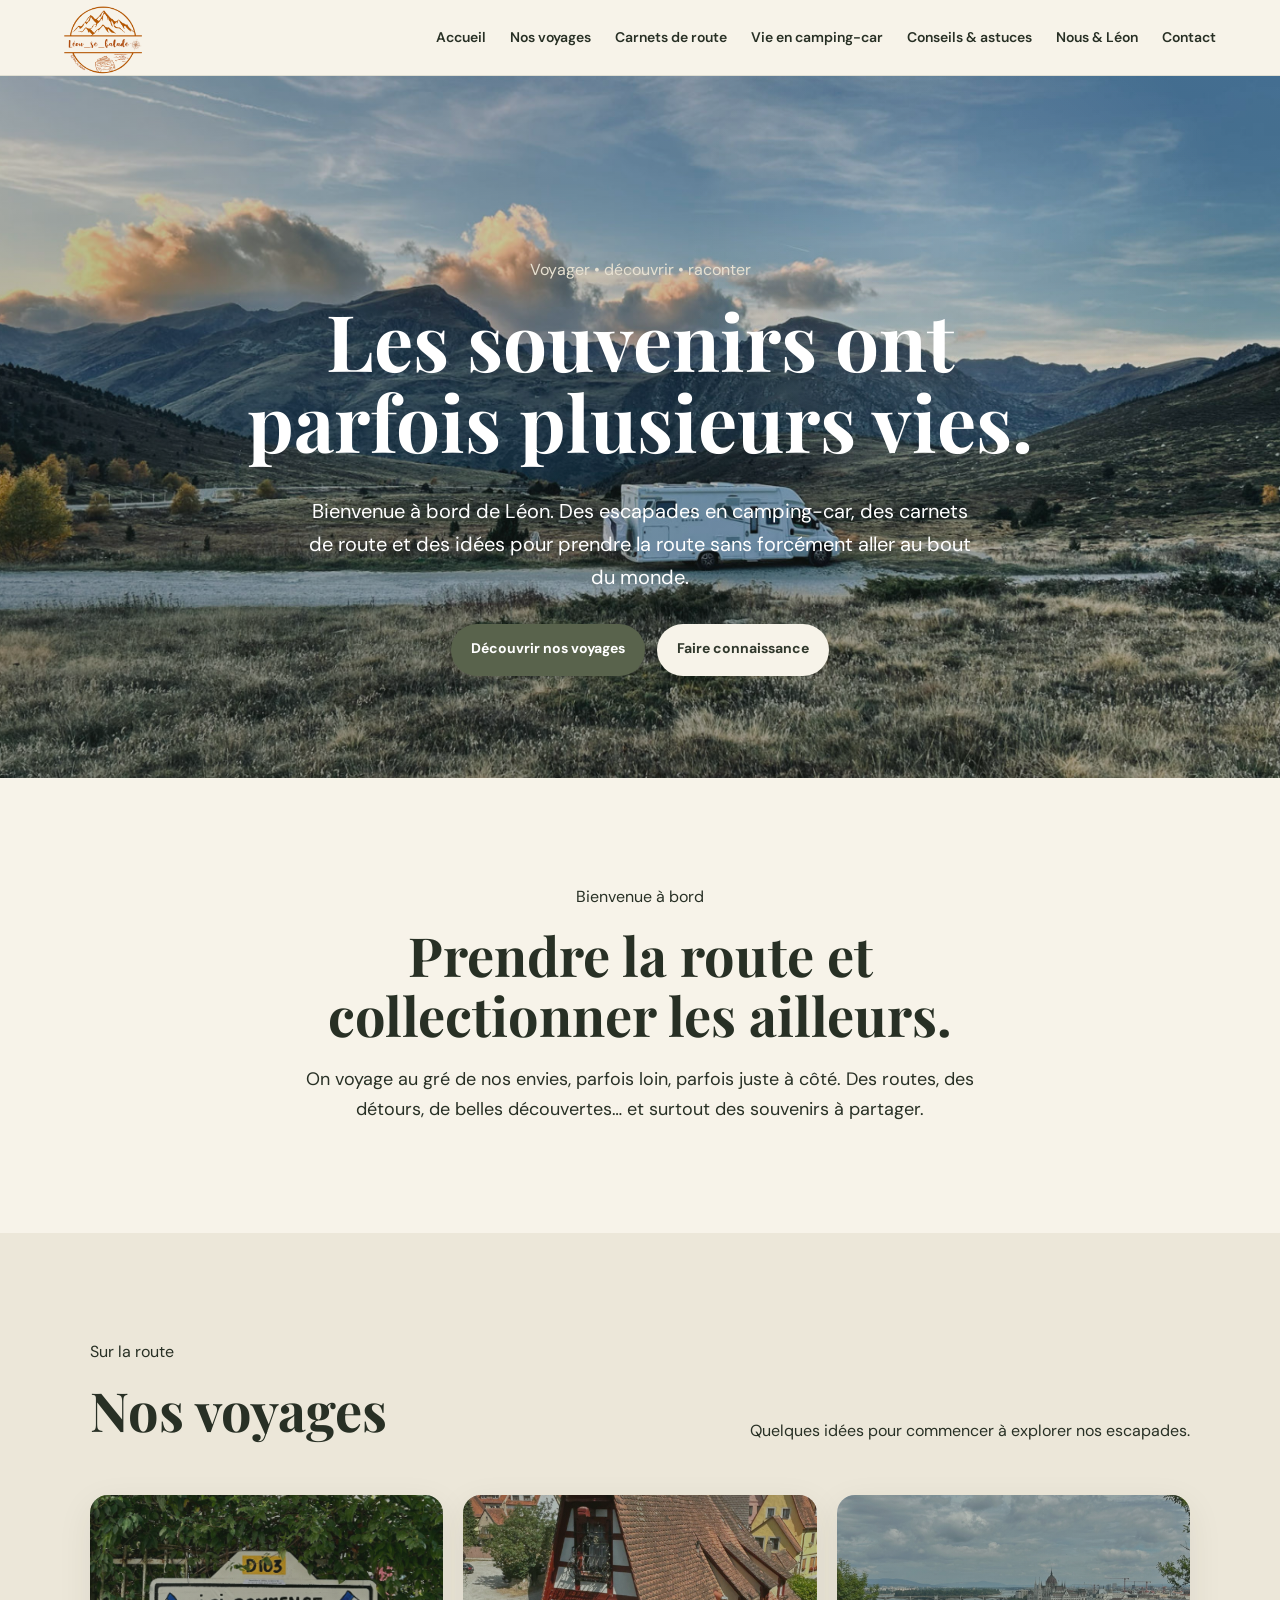
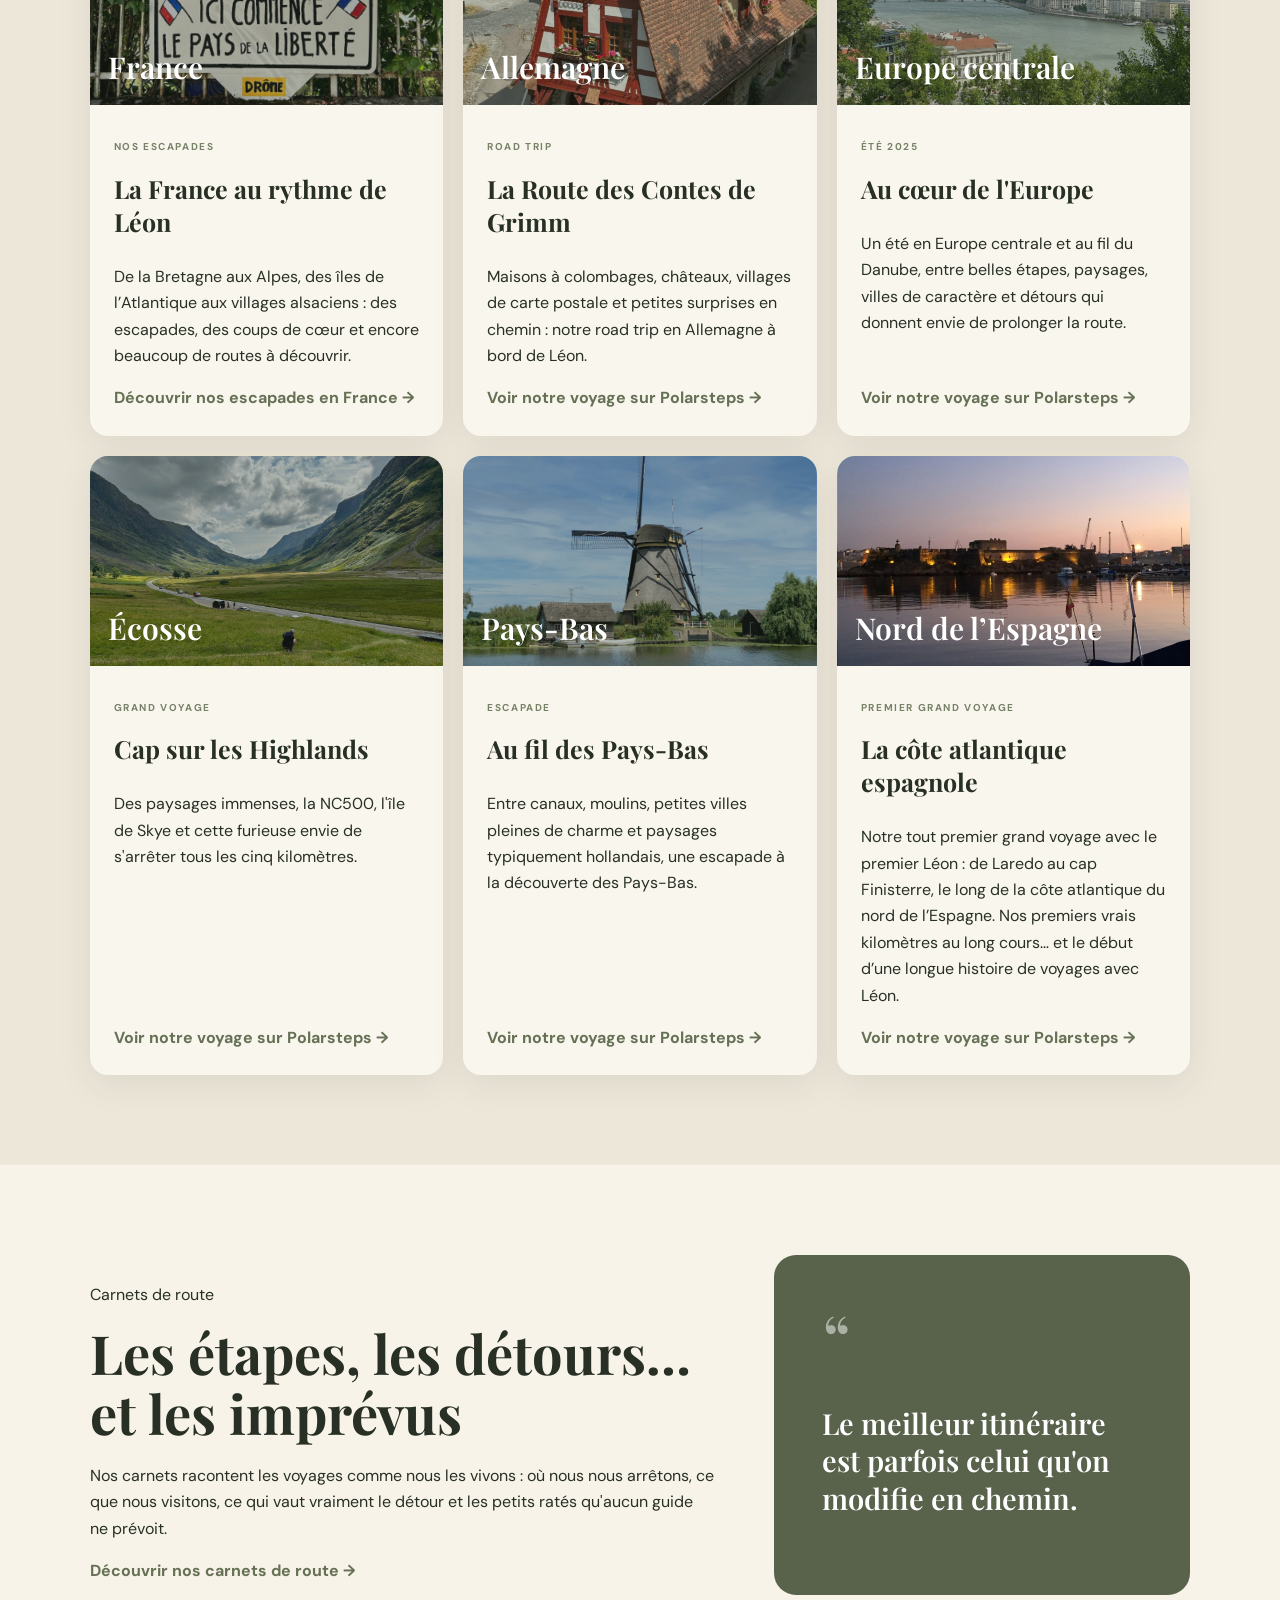
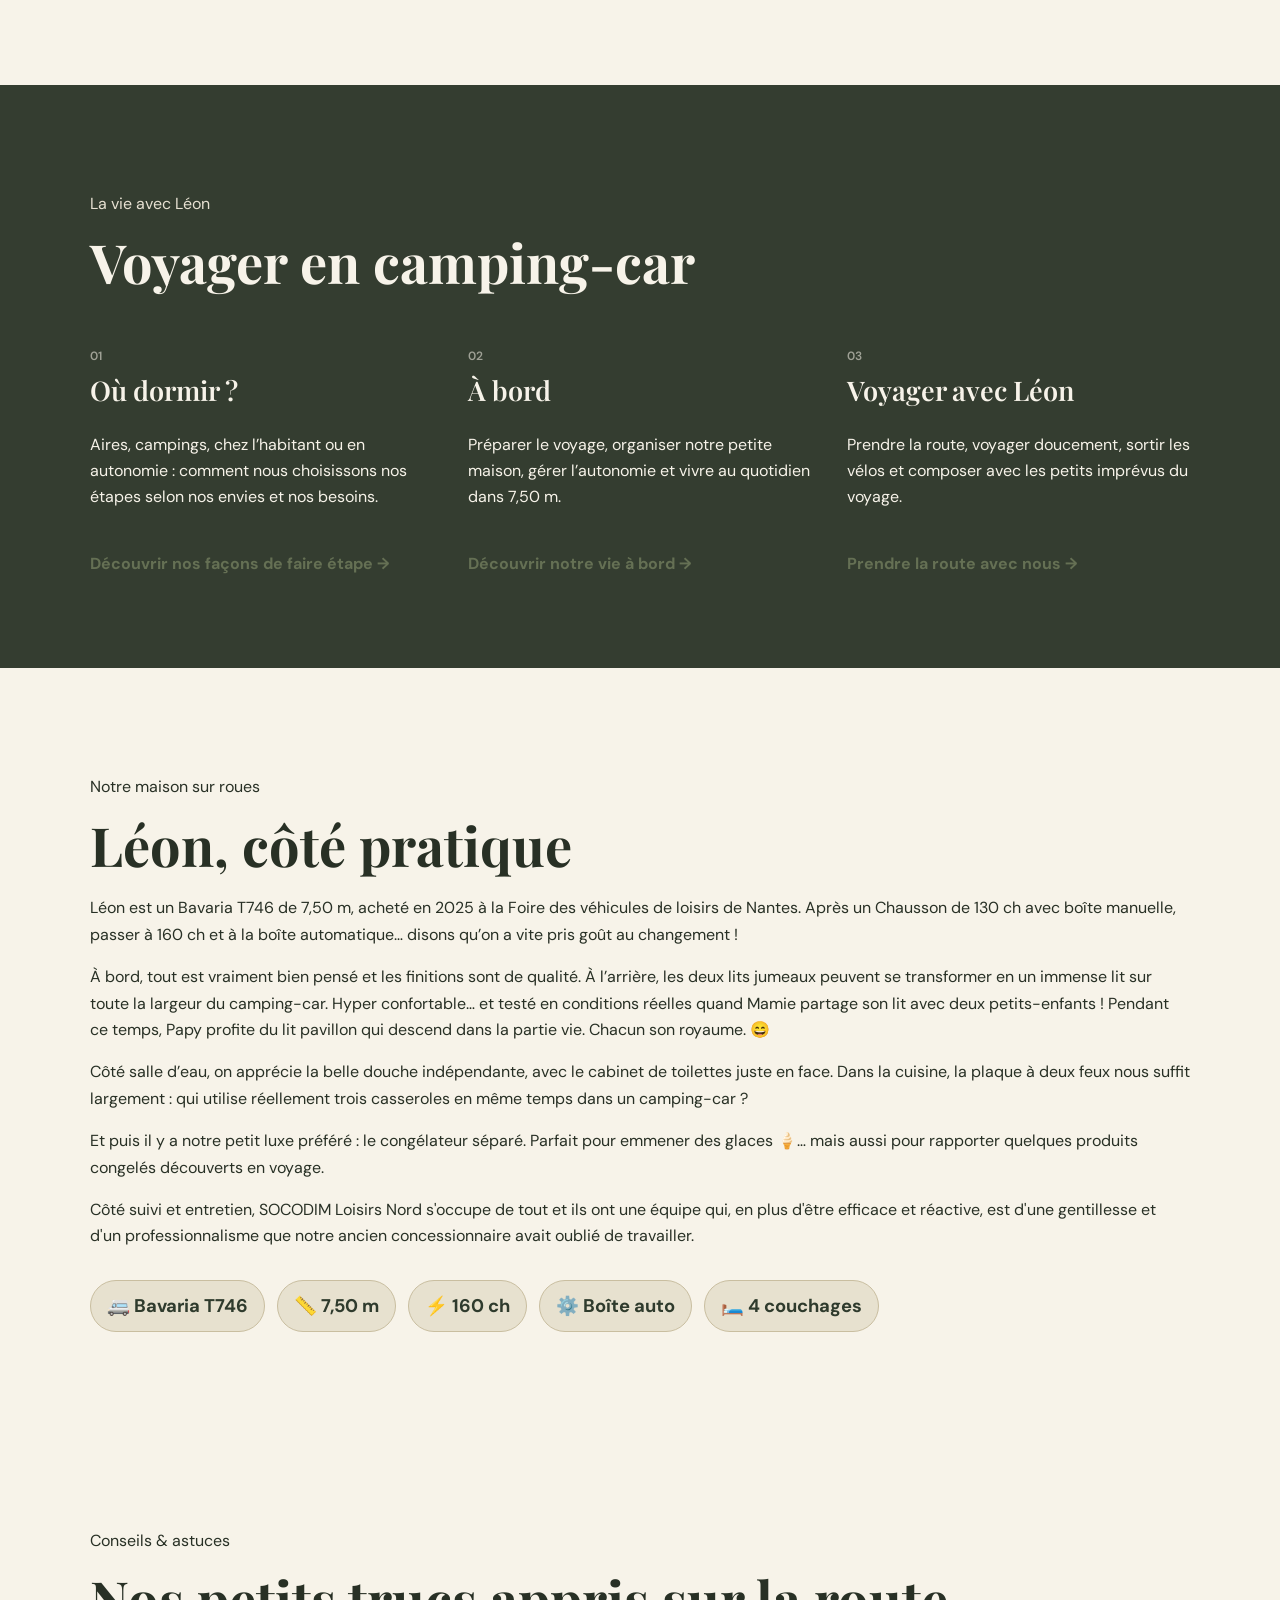
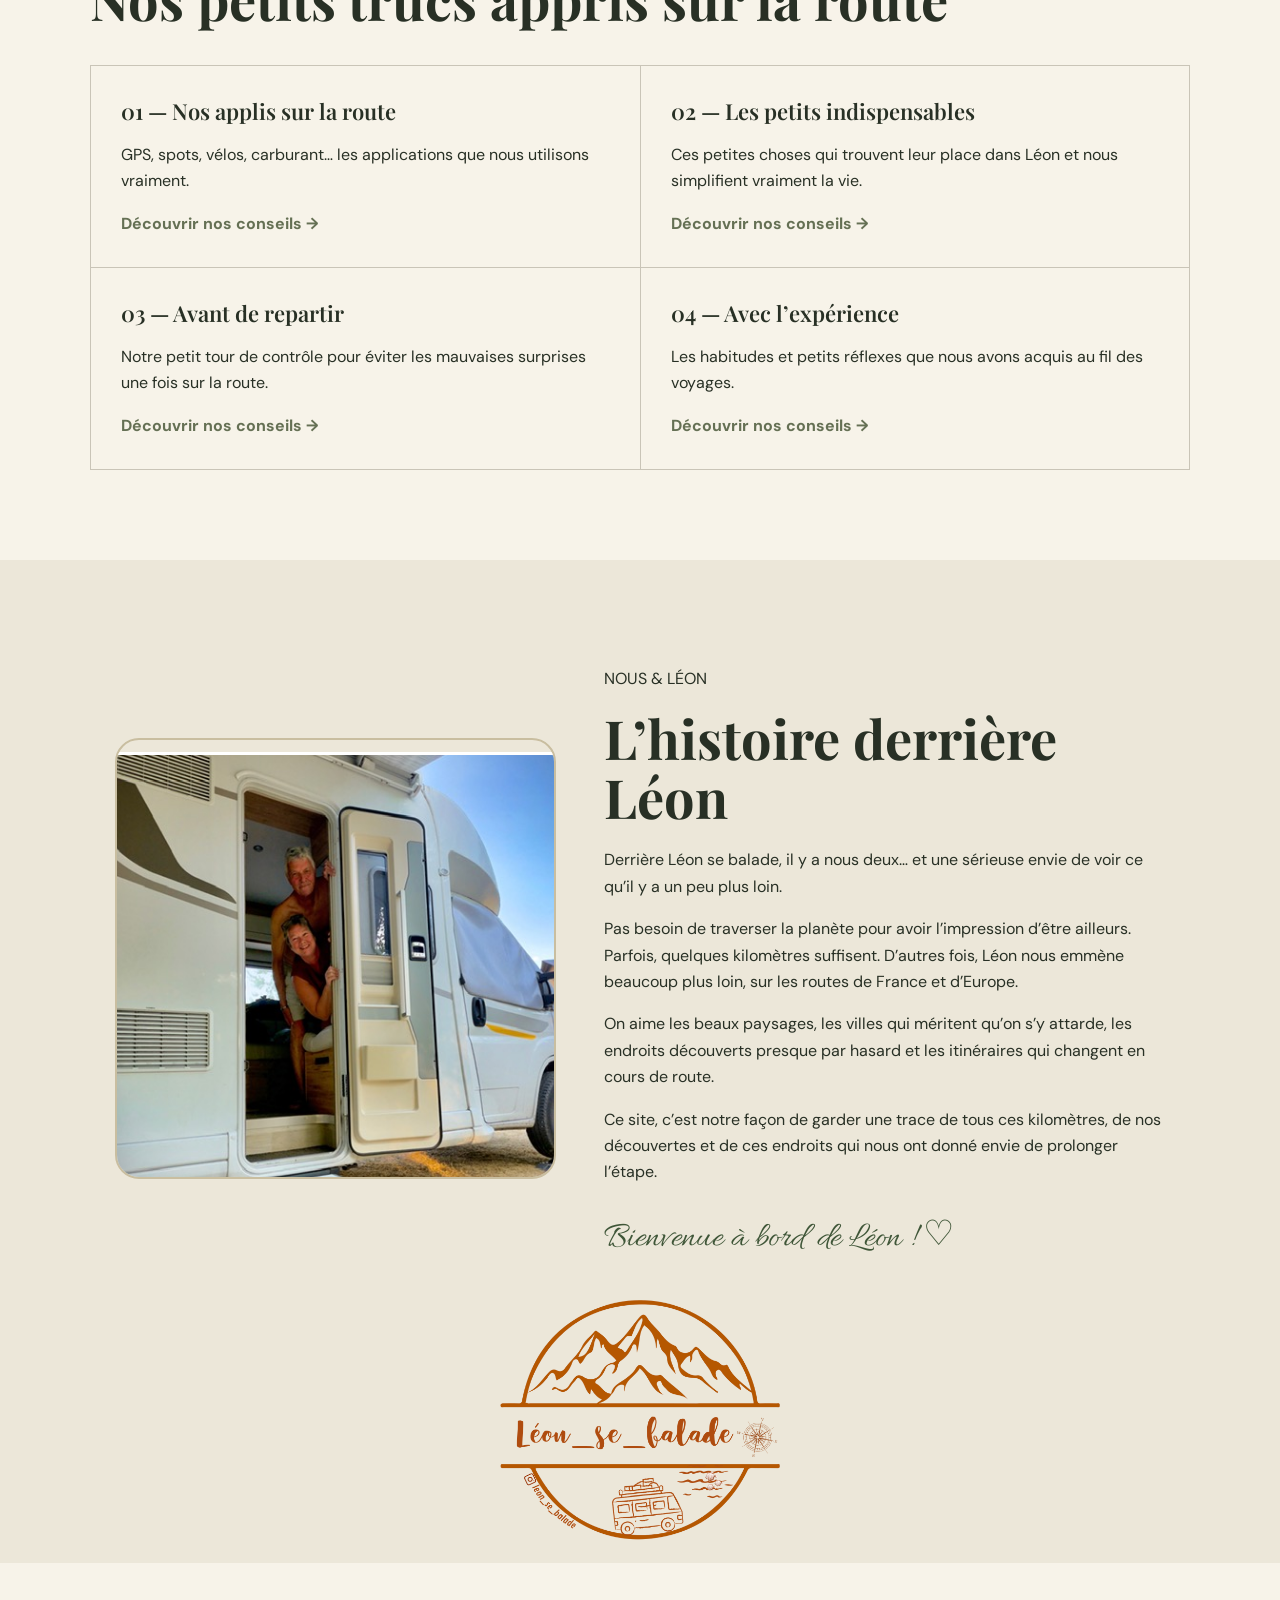
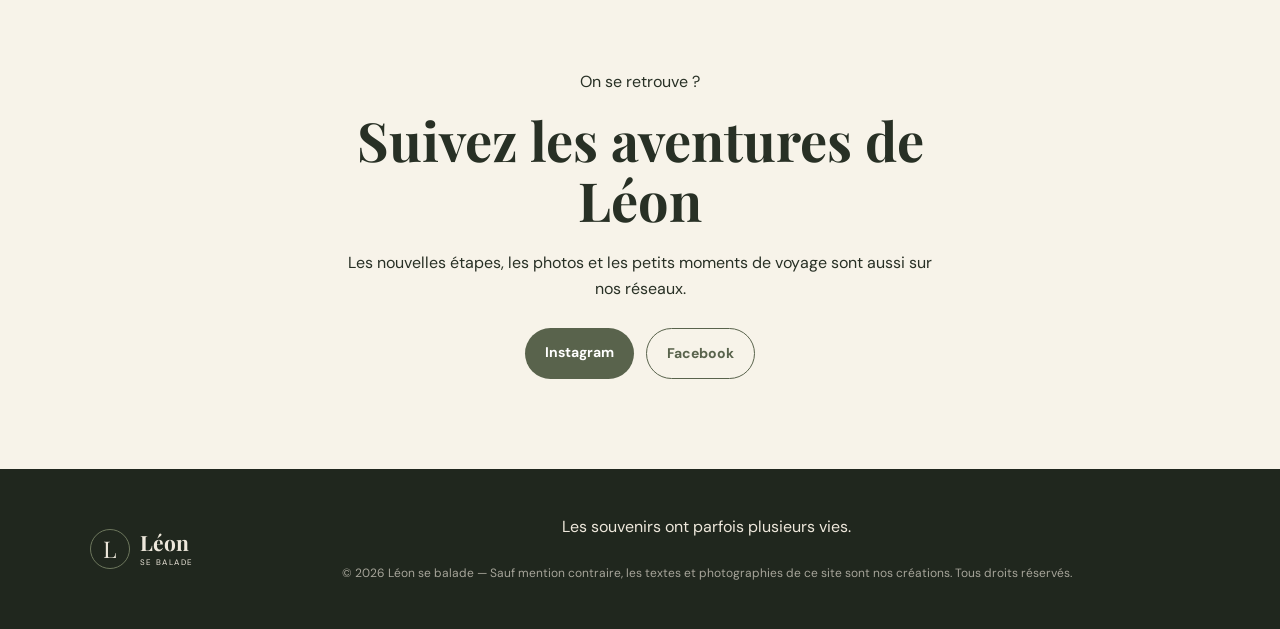
==== index.html @ 6b1260d7 "Add versioning to stylesheet link in index.html" ====
<!doctype html>
<html lang="fr">
  <link href="https://fonts.googleapis.com/css2?family=Allura&display=swap" rel="stylesheet">
<head>
  <meta charset="utf-8">
  <meta name="viewport" content="width=device-width, initial-scale=1">
  <meta name="description" content="Léon se balade : carnets de route, voyages en camping-car, idées d'escapades et conseils pratiques.">
  <title>Léon se balade | Voyages en camping-car</title>
  <link rel="preconnect" href="https://fonts.googleapis.com">
  <link rel="preconnect" href="https://fonts.gstatic.com" crossorigin>
  <link href="https://fonts.googleapis.com/css2?family=DM+Sans:wght@400;500;600;700&family=Playfair+Display:wght@600;700&display=swap" rel="stylesheet">
  <link rel="stylesheet" href="style.css?v=4">
</head>
<body>
  <header class="site-header">
    <a class="brand" href="#accueil" aria-label="Retour à l'accueil">
  <img src="Logo.PNG" alt="Léon se balade" class="site-logo">
</a>
    <button class="menu-toggle" aria-expanded="false" aria-controls="menu">Menu</button>
    <nav id="menu" class="nav" aria-label="Navigation principale">
      <a href="#accueil">Accueil</a>
      <a href="#voyages">Nos voyages</a>
      <a href="#carnets">Carnets de route</a>
      <a href="#camping-car">Vie en camping-car</a>
      <a href="#conseils">Conseils & astuces</a>
      <a href="#apropos">Nous & Léon</a>
      <a href="#contact">Contact</a>
    </nav>
    <div class="language-switcher">
  <button type="button" id="lang-fr" class="lang-active">FR</button>
  <span>|</span>
  <button type="button" id="lang-en">EN</button>
</div>
  </header>

  <main>
    <section id="accueil" class="hero">
      <div class="hero-overlay"></div>
      <div class="hero-content">
      <p class="eyebrow" data-i18n="hero-eyebrow">Voyager • découvrir • raconter</p>
<h1 data-i18n="hero-title">Les souvenirs ont parfois plusieurs vies.</h1>
       <p class="hero-text" data-i18n="hero-text">Bienvenue à bord de Léon. Des escapades en camping-car, des carnets de route et des idées pour prendre la route sans forcément aller au bout du monde.</p>
        <div class="actions">
         <a class="btn btn-primary" href="#voyages" data-i18n="hero-travels">Découvrir nos voyages</a>
<a class="btn btn-light" href="#apropos" data-i18n="hero-meet">Faire connaissance</a>
        </div>
      </div>
    </section>

    <section class="intro section">
      <p class="eyebrow">Bienvenue à bord</p>
      <h2>Prendre la route et collectionner les ailleurs.</h2>
      <p>On voyage au gré de nos envies, parfois loin, parfois juste à côté. Des routes, des détours, de belles découvertes… et surtout des souvenirs à partager.</p>
    </section>

    <section id="voyages" class="section section-tint">
      <div class="section-heading">
        <div><p class="eyebrow">Sur la route</p><h2>Nos voyages</h2></div>
        <p>Quelques idées pour commencer à explorer nos escapades.</p>
      </div>
      <div class="cards">
                <article class="card card-france">
          <div class="card-photo"><span>France</span></div>
          <div class="card-body">
            <p class="tag">Nos escapades</p>
            <h3>La France au rythme de Léon</h3>
            <p>
              De la Bretagne aux Alpes, des îles de l’Atlantique aux villages
              alsaciens : des escapades, des coups de cœur et encore beaucoup
              de routes à découvrir.
            </p>
            <a href="france.html">Découvrir nos escapades en France →</a>
          </div>
        </article>
        <article class="card card-germany">
          <div class="card-photo"><span>Allemagne</span></div>
          <div class="card-body">
            <p class="tag">Road trip</p>
            <h3>La Route des Contes de Grimm</h3>
            <p>Maisons à colombages, châteaux, villages de carte postale et petites surprises en chemin : notre road trip en Allemagne à bord de Léon.</p>
            <a href="https://www.polarsteps.com/Guezeon/26274034-la-route-des-contes-de-grimm?s=5f2dd492-834b-4aab-9885-1c11e9e92cd4&referral=true" target="_blank" rel="noopener">Voir notre voyage sur Polarsteps →</a>
          </div>
        </article>
        <article class="card card-danube">
  <div class="card-photo"><span>Europe centrale</span></span></div>
  <div class="card-body">
    <p class="tag">Été 2025</p>
    <h3>Au cœur de l'Europe</h3>
    <p>Un été en Europe centrale et au fil du Danube, entre belles étapes, paysages, villes de caractère et détours qui donnent envie de prolonger la route.</p>
    <a href="https://www.polarsteps.com/Guezeon/16884995-ete-25-la-vallee-du-danube?referral=true" target="_blank" rel="noopener">Voir notre voyage sur Polarsteps →</a>
  </div>
</article>
        <article class="card card-scotland">
          <div class="card-photo"><span>Écosse</span></div>
          <div class="card-body">
            <p class="tag">Grand voyage</p>
            <h3>Cap sur les Highlands</h3>
            <p>Des paysages immenses, la NC500, l'île de Skye et cette furieuse envie de s'arrêter tous les cinq kilomètres.</p>
            <a href="https://www.polarsteps.com/Guezeon/3886615-a-travers-l-ecosse?referral=true" target="_blank" rel="noopener">Voir notre voyage sur Polarsteps →</a>
          </div>
        </article>
        <article class="card card-netherlands">
  <div class="card-photo"><span>Pays-Bas</span></div>
  <div class="card-body">
    <p class="tag">Escapade</p>
    <h3>Au fil des Pays-Bas</h3>
    <p>Entre canaux, moulins, petites villes pleines de charme et paysages typiquement hollandais, une escapade à la découverte des Pays-Bas.</p>
    <a href="https://www.polarsteps.com/Guezeon/3889398-entre-pays-flamand-et-wallonie" target="_blank" rel="noopener">Voir notre voyage sur Polarsteps →</a>
  </div>
</article>
        <article class="card card-spain">
  <div class="card-photo"><span>Nord de l’Espagne</span></div>
  <div class="card-body">
    <p class="tag">Premier grand voyage</p>
    <h3>La côte atlantique espagnole</h3>
    <p>Notre tout premier grand voyage avec le premier Léon : de Laredo au cap Finisterre, le long de la côte atlantique du nord de l’Espagne. Nos premiers vrais kilomètres au long cours… et le début d’une longue histoire de voyages avec Léon.</p>
    <a href="https://www.polarsteps.com/Guezeon/3855705-la-cote-atlantique-de-l-espagne-2019" target="_blank" rel="noopener">Voir notre voyage sur Polarsteps →</a>
  </div>
</article>
 
      </div>
    </section>

    <section id="carnets" class="section">
      <div class="split">
        <div>
          <p class="eyebrow">Carnets de route</p>
          <h2>Les étapes, les détours… et les imprévus</h2>
          <p>Nos carnets racontent les voyages comme nous les vivons : où nous nous arrêtons, ce que nous visitons, ce qui vaut vraiment le détour et les petits ratés qu'aucun guide ne prévoit.</p>
          <a class="text-link" href="carnets.html">Découvrir nos carnets de route →</a>
        </div>
        <div class="quote-card">
          <span>“</span>
          <p>Le meilleur itinéraire est parfois celui qu'on modifie en chemin.</p>
        </div>
      </div>
    </section>

    <section id="camping-car" class="section section-dark">
      <div class="section-heading">
        <div><p class="eyebrow">La vie avec Léon</p><h2>Voyager en camping-car</h2></div>
      </div>
      <div class="features">
        <article>
  <span>01</span>
  <h3><a href="ou-dormir.html">Où dormir ?</a></h3>
  <p>Aires, campings, chez l’habitant ou en autonomie : comment nous choisissons nos étapes selon nos envies et nos besoins.</p>
  <a class="text-link" href="ou-dormir.html">Découvrir nos façons de faire étape →</a>
</article>
        <article>
  <span>02</span>
  <h3><a href="a-bord.html">À bord</a></h3>
  <p>Préparer le voyage, organiser notre petite maison, gérer l’autonomie et vivre au quotidien dans 7,50 m.</p>
  <a class="text-link" href="a-bord.html">Découvrir notre vie à bord →</a>
</article>
        <article>
  <span>03</span>
  <h3><a href="voyager-avec-leon.html">Voyager avec Léon</a></h3>
  <p>Prendre la route, voyager doucement, sortir les vélos et composer avec les petits imprévus du voyage.</p>
  <a class="text-link" href="voyager-avec-leon.html">Prendre la route avec nous →</a>
</article>
      </div>
    </section>
<section class="section leon-home">
  <div class="leon-home-grid">

    <div class="leon-home-text">
      <p class="eyebrow">Notre maison sur roues</p>
      <h2>Léon, côté pratique</h2>

      <p>Léon est un Bavaria T746 de 7,50 m, acheté en 2025 à la Foire des véhicules de loisirs de Nantes. Après un Chausson de 130 ch avec boîte manuelle, passer à 160 ch et à la boîte automatique… disons qu’on a vite pris goût au changement !</p>

      <p>À bord, tout est vraiment bien pensé et les finitions sont de qualité. À l’arrière, les deux lits jumeaux peuvent se transformer en un immense lit sur toute la largeur du camping-car. Hyper confortable… et testé en conditions réelles quand Mamie partage son lit avec deux petits-enfants ! Pendant ce temps, Papy profite du lit pavillon qui descend dans la partie vie. Chacun son royaume. 😄</p>

      <p>Côté salle d’eau, on apprécie la belle douche indépendante, avec le cabinet de toilettes juste en face. Dans la cuisine, la plaque à deux feux nous suffit largement : qui utilise réellement trois casseroles en même temps dans un camping-car ?</p>

      <p>Et puis il y a notre petit luxe préféré : le congélateur séparé. Parfait pour emmener des glaces 🍦… mais aussi pour rapporter quelques produits congelés découverts en voyage.</p>

      <p>Côté suivi et entretien, SOCODIM Loisirs Nord s'occupe de tout et ils ont une équipe qui, en plus d'être efficace et réactive, est d'une gentillesse et d'un professionnalisme que notre ancien concessionnaire avait oublié de travailler.</p>

      <div class="leon-specs">
  <span>🚐 Bavaria T746</span>
  <span>📏 7,50 m</span>
  <span>⚡ 160 ch</span>
  <span>⚙️ Boîte auto</span>
  <span>🛏️ 4 couchages</span>
</div>

  </div>
</section>
    

    <section id="conseils" class="section">
  <p class="eyebrow">Conseils & astuces</p>
  <h2>Nos petits trucs appris sur la route</h2>

  <div class="tips">

    <article>
      <strong>
        <a href="conseils-astuces.html#applis">01 — Nos applis sur la route</a>
      </strong>
      <p>
        GPS, spots, vélos, carburant… les applications que nous utilisons vraiment.
      </p>
      <a class="text-link" href="conseils-astuces.html#applis">
        Découvrir nos conseils →
      </a>
    </article>

    <article>
      <strong>
        <a href="conseils-astuces.html#indispensables">02 — Les petits indispensables</a>
      </strong>
      <p>
        Ces petites choses qui trouvent leur place dans Léon et nous simplifient vraiment la vie.
      </p>
      <a class="text-link" href="conseils-astuces.html#indispensables">
        Découvrir nos conseils →
      </a>
    </article>

    <article>
      <strong>
        <a href="conseils-astuces.html#avant-repartir">03 — Avant de repartir</a>
      </strong>
      <p>
        Notre petit tour de contrôle pour éviter les mauvaises surprises une fois sur la route.
      </p>
      <a class="text-link" href="conseils-astuces.html#avant-repartir">
        Découvrir nos conseils →
      </a>
    </article>

    <article>
      <strong>
        <a href="conseils-astuces.html#experience">04 — Avec l’expérience</a>
      </strong>
      <p>
        Les habitudes et petits réflexes que nous avons acquis au fil des voyages.
      </p>
      <a class="text-link" href="conseils-astuces.html#experience">
        Découvrir nos conseils →
      </a>
    </article>

  </div>
</section>

    <section id="apropos" class="section section-tint">
      <div class="about">
<div class="leon-illustration">
  <img src="Apropos2.jpg" alt="Léon, notre camping-car">
</div>
        <div>
          <p class="eyebrow">NOUS & LÉON</p>
<h2>L’histoire derrière Léon</h2>
<p>Derrière Léon se balade, il y a nous deux… et une sérieuse envie de voir ce qu’il y a un peu plus loin.</p>
<p>Pas besoin de traverser la planète pour avoir l’impression d’être ailleurs. Parfois, quelques kilomètres suffisent. D’autres fois, Léon nous emmène beaucoup plus loin, sur les routes de France et d’Europe.</p>
<p>On aime les beaux paysages, les villes qui méritent qu’on s’y attarde, les endroits découverts presque par hasard et les itinéraires qui changent en cours de route.</p>
<p>Ce site, c’est notre façon de garder une trace de tous ces kilomètres, de nos découvertes et de ces endroits qui nous ont donné envie de prolonger l’étape.</p>
          <p class="signature">Bienvenue à bord de Léon !  ♡</p>
        </div>
      </div>
      <div class="about-logo">
  <img src="Logo.PNG" alt="Logo Léon se balade">
</div>
    </section>

    <section id="contact" class="section social">
      <p class="eyebrow">On se retrouve ?</p>
      <h2>Suivez les aventures de Léon</h2>
      <p>Les nouvelles étapes, les photos et les petits moments de voyage sont aussi sur nos réseaux.</p>
      <div class="actions center">
        <a class="btn btn-primary" href="https://www.instagram.com/leon_se_balade" target="_blank" rel="noopener">Instagram</a>
        <a class="btn btn-outline" href="https://www.facebook.com/share/186YTNaUfZ/?mibextid=wwXIfr" target="_blank" rel="noopener">Facebook</a>
      </div>
    </section>
  </main>

  <footer>
    <a class="brand footer-brand" href="#accueil"><span class="brand-mark">L</span><span><strong>Léon</strong><small>se balade</small></span></a>
    <div class="footer-text">
  <p>Les souvenirs ont parfois plusieurs vies.</p>
  <p class="copyright">
    © <span id="year"></span> Léon se balade — Sauf mention contraire, les textes et photographies de ce site sont nos créations. Tous droits réservés.
  </p>
</div>
  </footer>

  <script src="script.js"></script>
</body>
</html>
---- style.css ----
*{box-sizing:border-box}html{scroll-behavior:smooth}body{margin:0;background:#f7f3e9;color:#283025;font-family:"DM Sans",sans-serif;line-height:1.65}a{color:inherit}.site-header{height:76px;padding:0 clamp(20px,5vw,72px);display:flex;align-items:center;justify-content:space-between;background:rgba(247,243,233,.96);position:sticky;top:0;z-index:20;border-bottom:1px solid rgba(61,73,52,.12)}.brand{display:flex;align-items:center;gap:10px;text-decoration:none;line-height:1}.brand-mark{width:40px;height:40px;border:1px solid #6d775d;border-radius:50%;display:grid;place-items:center;font-family:"Playfair Display",serif;font-size:23px}.brand strong{display:block;font-family:"Playfair Display",serif;font-size:21px}.brand small{display:block;text-transform:uppercase;letter-spacing:.18em;font-size:8px;margin-top:5px}.nav{display:flex;gap:24px;align-items:center}.nav a{text-decoration:none;font-size:14px;font-weight:600}.nav a:hover{color:#788269}.menu-toggle{display:none;border:0;background:transparent;font:600 14px "DM Sans",sans-serif}.hero{min-height:78vh;position:relative;display:grid;place-items:center;text-align:center;padding:70px 22px;color:#fff;background:linear-gradient(135deg,#667057,#9a9f7c 45%,#c8b895)}.hero:before{content:"";position:absolute;inset:0;background:radial-gradient(circle at 75% 25%,rgba(255,255,255,.18),transparent 25%),linear-gradient(20deg,rgba(32,42,30,.45),rgba(32,42,30,.08))}.hero-content{
  position:relative;
  max-width:850px;
}
}.eyebrow{text-transform:uppercase;letter-spacing:.24em;font-size:11px;font-weight:700;margin:0 0 14px;color:#778267}.hero .eyebrow,.section-dark .eyebrow{color:#e7e1d2}.hero h1{font:700 clamp(42px,7vw,78px)/1.04 "Playfair Display",serif;margin:0 auto 24px;max-width:800px}.hero-text{font-size:clamp(16px,2vw,20px);max-width:680px;margin:0 auto 30px}.actions{display:flex;gap:12px;flex-wrap:wrap}.hero .actions,.center{justify-content:center}.btn{display:inline-block;text-decoration:none;padding:13px 20px;border-radius:999px;font-weight:700;font-size:14px}.btn-primary{background:#59634c;color:#fff}.btn-light{background:#f7f3e9;color:#30382c}.btn-outline{border:1px solid #59634c;color:#59634c}.section{padding:90px clamp(22px,7vw,110px);max-width:1440px;margin:auto}.intro{text-align:center;max-width:850px}.section h2{font:700 clamp(34px,5vw,54px)/1.1 "Playfair Display",serif;margin:0 0 20px}.intro>p:last-child{font-size:18px}.section-tint{max-width:none;background:#ece7d9}.section-heading{display:flex;justify-content:space-between;align-items:end;gap:30px;margin-bottom:35px}.section-heading>p{max-width:440px}.cards{display:grid;grid-template-columns:repeat(3,1fr);gap:20px}.card{background:#f9f6ee;border-radius:18px;overflow:hidden;box-shadow:0 10px 35px rgba(45,53,39,.08)}.card-photo{height:210px;display:flex;align-items:end;padding:18px;background:linear-gradient(145deg,#8d967a,#c6b796);color:#fff}.card-scotland .card-photo{background:linear-gradient(145deg,#5d6d64,#9ca69a)}.card-france .card-photo{background:linear-gradient(145deg,#7b8264,#b9a883)}.card-photo span{font:600 30px "Playfair Display",serif}.card-body{padding:24px}.tag{text-transform:uppercase;letter-spacing:.16em;font-size:10px;font-weight:700;color:#778267}.card h3{font:700 25px "Playfair Display",serif;margin:6px 0 10px}.card a,.text-link{font-weight:700;text-decoration:none;color:#657054}.split{display:grid;grid-template-columns:1.2fr .8fr;gap:60px;align-items:center}.quote-card{background:#59634c;color:#fff;padding:48px;border-radius:22px}.quote-card span{font:70px/1 "Playfair Display",serif;opacity:.5}.quote-card p{font:600 29px/1.3 "Playfair Display",serif}.section-dark{max-width:none;background:#343d30;color:#f7f3e9}.features{display:grid;grid-template-columns:repeat(3,1fr);gap:35px}.features span{font:600 12px "DM Sans";opacity:.55}.features h3{font:600 27px "Playfair Display",serif;margin:8px 0}.tips{display:grid;grid-template-columns:1fr 1fr;gap:1px;background:#c9c4b7;border:1px solid #c9c4b7;margin-top:35px}.tips article{background:#f7f3e9;padding:30px}.tips strong{font:600 22px "Playfair Display",serif}.about{display:grid;grid-template-columns:.55fr 1.45fr;gap:55px;align-items:center;max-width:1050px;margin:auto}.leon-illustration{aspect-ratio:1;border-radius:50%;display:grid;place-items:center;font-size:90px;background:#d7d4be}.social{text-align:center;max-width:850px}.social>p:not(.eyebrow){max-width:600px;margin:0 auto 25px}footer{padding:45px clamp(22px,7vw,110px);background:#20271e;color:#eee8dc;display:flex;align-items:center;gap:30px;justify-content:space-between;flex-wrap:wrap}.footer-brand{color:#eee8dc}.copyright{opacity:.65;font-size:12px}
@media(max-width:900px){.menu-toggle{display:block}.nav{position:fixed;inset:76px 0 auto 0;background:#f7f3e9;padding:25px;display:none;flex-direction:column;align-items:flex-start;border-bottom:1px solid #d8d2c5}.nav.open{display:flex}.cards,.features{grid-template-columns:1fr}.split,.about{grid-template-columns:1fr}.section-heading{display:block}.section{padding-top:65px;padding-bottom:65px}.leon-illustration{max-width:230px}.tips{grid-template-columns:1fr}}
@media(max-width:520px){.site-header{height:68px}.nav{inset:68px 0 auto}.hero{min-height:75vh}.hero h1{font-size:45px}.actions{flex-direction:column}.btn{text-align:center;width:100%}.section{padding-left:20px;padding-right:20px}.tips article{padding:24px}footer{display:block;text-align:center}.footer-brand{justify-content:center}footer>p{margin-top:18px}}
.hero {
  background-image: url("Pyrenees.png");
  background-size: cover;
  background-position: center center;
  background-repeat: no-repeat;
}
.card {
  display: flex;
  flex-direction: column;
}

.card-body {
  display: flex;
  flex-direction: column;
  flex: 1;
}

.card-body a {
  margin-top: auto;
}
.card-danube .card-photo {
  background-image:
    linear-gradient(rgba(45, 55, 40, 0.35), rgba(45, 55, 40, 0.35)),
    url("Danube.jpg");
  background-size: cover;
  background-position: center 75%;
  background-repeat: no-repeat;
}
.card-germany .card-photo {
  background-image:
    linear-gradient(rgba(45, 55, 40, 0.35), rgba(45, 55, 40, 0.35)),
    url("Allemagne.jpg");
  background-size: cover;
  background-position: center 40%;
  background-repeat: no-repeat;
}
.card-france .card-photo {
  background-image:
    linear-gradient(rgba(45, 55, 40, 0.35), rgba(45, 55, 40, 0.35)),
    url("RegionFrance.png");
  background-size: cover;
  background-position: center 72%;
  background-repeat: no-repeat;
}
.card-scotland .card-photo {
  background-image:
    linear-gradient(rgba(45, 55, 40, 0.35), rgba(45, 55, 40, 0.35)),
    url("Ecosse.jpg");
  background-size: cover;
  background-position: center;
  background-repeat: no-repeat;
}
.card-netherlands .card-photo {
  background-image:
    linear-gradient(rgba(45, 55, 40, 0.35), rgba(45, 55, 40, 0.35)),
    url("Hollande.JPG");
  background-size: cover;
  background-position: center;
  background-repeat: no-repeat;
}


.leon-illustration img {
  width: 100%;
  height: 240px;
  object-fit: cover;
  object-position: center;
  display: block;
}
.leon-illustration {
  background: none !important;
}
/* À PROPOS : photo à gauche + texte à droite */
#apropos .about {
  display: flex;
  align-items: center;
  gap: 3rem;
}

/* Cadre de la photo */
#apropos .leon-illustration {
  flex: 0 0 42%;
  max-width: 460px;
  padding: 12px;
  background: #e7e1cf;
  border: 2px solid #c9bea0;
  border-radius: 24px;
  overflow: hidden;
}

/* Photo carrée */
#apropos .leon-illustration img {
  width: 112%;
  aspect-ratio: 1 / 1;
  height: auto;
  display: block;
  object-fit: cover;
  object-position: center;
  border-radius: 16px;
  border: 3px solid #ffffff;
}

/* Texte à droite */
#apropos .about > div:last-child {
  flex: 1;
}

/* Sur téléphone : photo au-dessus du texte */
@media (max-width: 768px) {
  #apropos .about {
    flex-direction: column;
    align-items: stretch;
    gap: 2rem;
  }

  #apropos .leon-illustration {
    max-width: 100%;
    width: 100%;
  }
}
.signature {
  font-family: "abramo", cursive;
  font-size: 1.8rem;
  font-style: italic;
  color: #3f5638;
  margin-top: 24px;
}
.signature {
  font-family: "Allura", cursive;
  font-size: 2.2rem;
  font-style: normal;
  color: #3f5638;
  margin-top: 24px;
}
.leon-specs {
  display: flex;
  flex-wrap: wrap;
  gap: 12px;
  margin-top: 30px;
}

.leon-specs span {
  font-size: 1.15rem;
  font-weight: 700;
  padding: 10px 16px;
  background: #e7e1cf;
  border: 1px solid #c9bea0;
  border-radius: 30px;
  color: #2f3b2d;
}
.site-logo {
  display: block;
  width: auto;
  height: 78px;
  max-width: 150px;
  object-fit: contain;
}

.site-header .brand {
  display: flex;
  align-items: center;
  flex-shrink: 0;
}
@media (max-width: 768px) {
  .site-logo {
    width: 100px;
    margin-top: 12px;
  }
}
.about > div:nth-child(2) {
  padding-bottom: 0;
  margin-bottom: 0;
}

.signature {
  margin-bottom: 0;
}
.about-logo {
  width: 100%;
  display: flex;
  justify-content: center;
  margin-top: 5px;
  padding-top: 0;
  margin-bottom: 0;
  padding-bottom: 0;
}

.about-logo img {
  width: 280px;
  max-width: 70%;
  height: auto;
  display: block;
}
#apropos {
  padding-bottom: 10px;
}
.language-switcher {
  display: flex;
  align-items: center;
  gap: 8px;
  margin-left: 15px;
}

.language-switcher button {
  border: none;
  border-radius: 10px;
  padding: 9px 13px;
  font-family: "DM Sans", sans-serif;
  font-size: 0.85rem;
  font-weight: 700;
  cursor: pointer;
  color: #2f3b2d;
}

/* Français : vert amande */
#lang-fr {
  background: #c9cfaa;
}

/* Anglais : beige */
#lang-en {
  background: #e7e1cf;
}

/* Petit effet au passage de la souris */
.language-switcher button:hover {
  transform: translateY(-1px);
}
[data-i18n] {
  min-height: 1em;
}

.hero h1[data-i18n] {
  min-height: 2.2em;
}

.hero-text[data-i18n] {
  min-height: 3.4em;
}

.hero .actions {
  min-height: 52px;
}
.ou-dormir-grid {
  display: grid;
  grid-template-columns: repeat(2, 1fr);
  gap: 24px;
}

.ou-dormir-card {
  padding: 30px;
  border-radius: 22px;
  border: 1px solid rgba(47, 59, 45, 0.12);
  box-shadow: 0 10px 30px rgba(47, 59, 45, 0.06);
}

.ou-dormir-card:nth-child(1) {
  background: #dfe5c8;
}

.ou-dormir-card:nth-child(2) {
  background: #eee4d2;
}

.ou-dormir-card:nth-child(3) {
  background: #d8dfd1;
}

.ou-dormir-card:nth-child(4) {
  background: #e8dfca;
}

.ou-dormir-number {
  display: inline-block;
  font-size: 0.85rem;
  font-weight: 700;
  letter-spacing: 0.12em;
  color: #59634c;
  margin-bottom: 12px;
}

.ou-dormir-card h2 {
  font-size: 2rem;
  margin-bottom: 14px;
}

.ou-dormir-card p {
  margin: 0;
}

.ou-dormir-choice {
  border-top: 1px solid rgba(47, 59, 45, 0.08);
}

@media (max-width: 768px) {
  .ou-dormir-grid {
    grid-template-columns: 1fr;
  }
}
.ou-dormir-intro {
  padding-bottom: 25px;
}

.ou-dormir-intro + .section {
  padding-top: 20px;
}
/* Alignement des 3 liens - Voyager en camping-car */

#camping-car .features article {
  position: relative;
  padding-bottom: 45px;
}

#camping-car .features .text-link {
  position: absolute;
  left: 0;
  bottom: 0;
  margin: 0;
}
/* ALIGNEMENT FINAL DES 3 LIENS */

#camping-car .features {
  align-items: stretch !important;
}

#camping-car .features article {
  display: flex !important;
  flex-direction: column !important;
  position: static !important;
  height: auto !important;
  min-height: 230px;
  padding-bottom: 0 !important;
}

#camping-car .features article p {
  margin-bottom: 0 !important;
}

#camping-car .features article .text-link {
  position: static !important;
  margin-top: auto !important;
  padding-top: 20px !important;
}
#camping-car .features h3 a,
#camping-car .features h3 a:visited,
#camping-car .features h3 a:hover,
#camping-car .features h3 a:active {
  color: inherit;
  text-decoration: none !important;
}
/* Traducteur masqué temporairement */
.language-switcher {
  display: none !important;
}
/* Sous-titres dans les pages de contenu */
.ou-dormir-card h3 {
  margin-top: 18px;
  margin-bottom: 4px;
}

.ou-dormir-card h3 + p {
  margin-top: 0;
}
#conseils .tips strong a,
#conseils .tips strong a:visited,
#conseils .tips strong a:hover,
#conseils .tips strong a:active {
  color: inherit;
  text-decoration: none !important;
}
#conseils .tips article {
  display: flex;
  flex-direction: column;
}

#conseils .tips article p {
  flex-grow: 1;
}

#conseils .tips .text-link {
  margin-top: auto;
}
.card-spain .card-photo {
  background-image: url("Espagne.jpg");
  background-size: cover;
  background-position: center;
}
/* =========================
   PAGE FRANCE - RÉGIONS
   ========================= */

.france-region {
  display: block;
  width: 100%;
  padding: 70px 24px;
}

.france-region .container {
  width: 100%;
  max-width: 1100px;
  margin: 0 auto;
}

.region-heading {
  display: block;
  max-width: 850px;
  margin: 0 auto;
  text-align: center;
}

.region-heading h2 {
  font-family: "Playfair Display", serif;
  font-size: clamp(36px, 5vw, 54px);
  margin: 8px 0 18px;
}

.region-heading p {
  font-size: 1.08rem;
  line-height: 1.7;
}
/* =========================
   DESTINATIONS - PAGE FRANCE
   ========================= */

.france-destination {
  display: grid;
  grid-template-columns: 0.9fr 1.1fr;
  gap: 55px;
  align-items: center;
  margin-top: 65px;
  padding-top: 55px;
  border-top: 1px solid rgba(47, 59, 45, 0.12);
}

.destination-photo img {
  width: 100%;
  height: 520px;
  object-fit: cover;
  display: block;
  border-radius: 24px;
  box-shadow: 0 14px 35px rgba(45, 53, 39, 0.12);
}

.destination-content {
  max-width: 650px;
}

.destination-number {
  margin: 0 0 8px;
  color: #778267;
  font-size: 0.8rem;
  font-weight: 700;
  letter-spacing: 0.18em;
}

.destination-content h3 {
  font-family: "Playfair Display", serif;
  font-size: clamp(28px, 3vw, 38px);
  line-height: 1.15;
  margin: 0 0 22px;
  color: #283025;
}

.destination-content p {
  margin: 0 0 16px;
  line-height: 1.75;
}

.destination-ending {
  font-weight: 700;
  color: #59634c;
}

/* Téléphone et tablette */
@media (max-width: 850px) {
  .france-destination {
    grid-template-columns: 1fr;
    gap: 30px;
  }

  .destination-photo img {
    height: auto;
    max-height: 500px;
  }

  .destination-content {
    max-width: none;
  }
}
/* Alterner photo / texte sur certaines destinations */
.destination-reverse .destination-photo {
  grid-column: 2;
  grid-row: 1;
}

.destination-reverse .destination-content {
  grid-column: 1;
  grid-row: 1;
}

/* Sur téléphone et tablette : photo puis texte sur une seule colonne */
@media (max-width: 850px) {
  .destination-reverse .destination-photo {
    grid-column: 1;
    grid-row: 1;
  }

  .destination-reverse .destination-content {
    grid-column: 1;
    grid-row: 2;
  }
}
/* =========================
   NAVIGATION RÉGIONS - FRANCE
   ========================= */

.france-region-nav {
  max-width: 1100px;
  margin: 10px auto 20px;
  padding: 35px 24px 15px;
  text-align: center;
}

.france-region-nav .eyebrow {
  margin-bottom: 20px;
}

.france-region-links {
  display: grid;
  grid-template-columns: repeat(3, 1fr);
  gap: 14px;
}

.france-region-links a {
  display: flex;
  align-items: center;
  justify-content: center;
  min-height: 70px;
  padding: 16px 20px;

  background: #ece7d9;
  border: 1px solid rgba(89, 99, 76, 0.18);
  border-radius: 16px;

  color: #3f4a39;
  font-family: "Allura", cursive;
font-size: 2rem;
font-weight: 400;
  text-decoration: none;

  transition: transform 0.2s ease, box-shadow 0.2s ease;
}

.france-region-links a:hover {
  transform: translateY(-3px);
  box-shadow: 0 8px 20px rgba(45, 53, 39, 0.10);
}

/* Tablette */
@media (max-width: 800px) {
  .france-region-links {
    grid-template-columns: repeat(2, 1fr);
  }
}

/* Téléphone */
@media (max-width: 520px) {
  .france-region-links {
    grid-template-columns: 1fr;
  }
}
/* =========================
   ACCORDÉON RÉGIONS - FRANCE
   ========================= */

.region-accordion {
  padding-top: 35px;
}

.region-summary {
  max-width: 1100px;
  margin: 0 auto 25px;
  padding: 18px 25px;

  background: #dfe5c8;
  border-radius: 16px;

  font-family: "Allura", cursive;
  font-size: 2.4rem;
  line-height: 1.2;
  color: #3f4a39;

  cursor: pointer;
  list-style: none;
  text-align: center;
}

/* Supprime le triangle automatique */
.region-summary::-webkit-details-marker {
  display: none;
}

/* Petit signe + / − */
.region-summary::after {
  content: "  +";
  font-family: "DM Sans", sans-serif;
  font-size: 1.2rem;
  font-weight: 600;
  margin-left: 12px;
}

.region-accordion[open] > .region-summary::after {
  content: "  −";
}

.region-summary:hover {
  background: #d5ddba;
}
/* Masquer les titres doublons des accordéons France */
.region-summary {
  display: none;
}
/* Ajustement photo Marais poitevin */
.france-destination img[src="MaraisPoitevin.png"] {
  object-position: 25% center;
}
/* Ajustement photo Massif central */
.france-destination img[src="MassifCentral.png"] {
  object-position: center 30%;
}
/* =========================
   CARNETS DE ROUTE
   ========================= */

.carnets-hero {
  padding: 95px 24px 80px;
  text-align: center;
  background: #f7f3e9;
}

.carnets-hero .container {
  max-width: 850px;
  margin: 0 auto;
}

.carnets-hero h1 {
  font-family: "Playfair Display", serif;
  font-size: clamp(44px, 6vw, 68px);
  line-height: 1.05;
  margin: 8px 0 25px;
  color: #283025;
}

.carnets-hero-text {
  font-family: "Playfair Display", serif;
  font-size: clamp(21px, 2.5vw, 27px);
  line-height: 1.45;
  color: #59634c;
  margin: 0 auto 22px;
}

.carnets-hero .container > p:not(.eyebrow):not(.carnets-hero-text):not(.carnets-hero-ending) {
  max-width: 720px;
  margin: 0 auto 18px;
  font-size: 1.05rem;
  line-height: 1.75;
}

.carnets-hero-ending {
  margin: 25px auto 0;
  font-weight: 700;
  color: #59634c;
}
/* =========================
   CARTES - CARNETS DE ROUTE
   ========================= */

.carnets-list {
  padding: 80px 24px 100px;
  background: #ece7d9;
}

.carnets-list .container {
  max-width: 1100px;
  margin: 0 auto;
}

.carnets-heading {
  max-width: 720px;
  margin: 0 auto 50px;
  text-align: center;
}

.carnets-heading h2 {
  font-family: "Playfair Display", serif;
  font-size: clamp(36px, 5vw, 52px);
  margin: 5px 0 15px;
  color: #283025;
}

.carnets-grid {
  display: grid;
  grid-template-columns: repeat(3, 1fr);
  gap: 24px;
}

.carnet-card {
  background: #f9f6ee;
  border-radius: 20px;
  overflow: hidden;
  border: 1px solid rgba(89, 99, 76, 0.12);
}

.carnet-card-photo {
  height: 250px;
  overflow: hidden;
}

.carnet-card-photo img {
  width: 100%;
  height: 100%;
  object-fit: cover;
  display: block;
}

.carnet-card-content {
  padding: 27px;
}

.carnet-meta {
  margin: 0 0 8px;
  color: #778267;
  font-size: 0.72rem;
  font-weight: 700;
  letter-spacing: 0.16em;
}

.carnet-card h3 {
  font-family: "Playfair Display", serif;
  font-size: 1.6rem;
  line-height: 1.2;
  margin: 0 0 15px;
  color: #283025;
}

.carnet-card-content > p:not(.carnet-meta) {
  line-height: 1.65;
  margin-bottom: 22px;
}

.carnet-link {
  font-weight: 700;
  color: #59634c;
  text-decoration: none;
}

/* Tablette et téléphone */
@media (max-width: 850px) {
  .carnets-grid {
    grid-template-columns: 1fr;
    max-width: 600px;
    margin: 0 auto;
  }

  .carnet-card-photo {
    height: 300px;
  }
}
/* =========================
   CARNET ALLEMAGNE - ITINERAIRE
   ========================= */

.carnet-itinerary {
  padding: 45px 24px 70px;
  background: #ece7d9;
  text-align: center;
}

.carnet-itinerary .container {
  max-width: 1050px;
  margin: 0 auto;
}

.carnet-itinerary h2 {
  font-family: "Playfair Display", serif;
  font-size: clamp(34px, 5vw, 50px);
  color: #283025;
  margin: 5px 0 20px;
}

.carnet-itinerary-intro {
  max-width: 720px;
  margin: 0 auto 45px;
  line-height: 1.75;
}

.carnet-route {
  display: flex;
  flex-wrap: wrap;
  justify-content: center;
  gap: 12px 28px;
  max-width: 950px;
  margin: 0 auto 40px;
}

.carnet-route span,
.carnet-route a {
  position: relative;
  padding: 10px 18px;
  background: #f9f6ee;
  border: 1px solid rgba(89, 99, 76, 0.18);
  border-radius: 30px;
  font-weight: 600;
  color: #59634c;
  text-decoration: none;
}

.carnet-route span:not(:last-child)::after,
.carnet-route a:not(:last-child)::after {
  content: "→";
  position: absolute;
  right: -23px;
  color: #b26f45;
  font-weight: 700;
}

.carnet-itinerary-ending {
  max-width: 720px;
  margin: 0 auto;
  font-family: "Playfair Display", serif;
  font-size: 1.15rem;
  line-height: 1.6;
  color: #59634c;
}
/* =========================
   CARNET PAYS - HERO
   ========================= */

.carnet-country-hero {
  display: grid;
  grid-template-columns: 42% 58%;
  align-items: center;
  gap: 65px;
  padding: 25px 6% 30px;
  background: #f7f3e9;
}

.carnet-country-photo {
  width: 100%;
  max-width: 620px;
  aspect-ratio: 1 / 1;
  justify-self: center;
  overflow: hidden;
  border-radius: 22px;
  box-shadow: 0 14px 35px rgba(45, 53, 39, 0.12);
}

.carnet-country-photo img {
  width: 100%;
  height: 100%;
  object-fit: cover;
  display: block;
}

.carnet-country-intro {
  width: 100%;
  box-sizing: border-box;
}

.carnet-country-intro h1 {
  font-family: "Playfair Display", serif;
  font-size: clamp(38px, 4vw, 58px);
  line-height: 1.08;
  color: #283025;
  margin: 8px 0 25px;
}

.carnet-country-lead {
  font-family: "Playfair Display", serif;
  font-size: 1.25rem;
  line-height: 1.55;
  color: #59634c;
  margin-bottom: 30px;
}

.carnet-stats {
  display: grid;
  grid-template-columns: repeat(2, 1fr);
  gap: 14px;
  margin: 5px 0 30px;
}

.carnet-stats div {
  padding: 15px 18px;
  background: #ece7d9;
  border-radius: 14px;
}

.carnet-stats strong {
  display: block;
  font-family: "Playfair Display", serif;
  font-size: 1.3rem;
  color: #283025;
}

.carnet-stats span {
  display: block;
  margin-top: 3px;
  font-size: 0.82rem;
  color: #778267;
}

.carnet-country-note {
  line-height: 1.7;
  margin: 0;
}

.carnet-country-departure {
  line-height: 1.7;
  margin: 16px 0 0;
}

@media (max-width: 850px) {
  .carnet-country-hero {
    grid-template-columns: 1fr;
    gap: 30px;
    padding: 30px 24px 40px;
  }

  .carnet-country-photo {
    max-width: 620px;
  }
}
/* =========================
   CARNET - CHAPITRES
   ========================= */

.carnet-chapter {
  padding: 75px 24px;
  background: #f7f3e9;
}

.carnet-chapter .container {
  max-width: 1050px;
  margin: 0 auto;
}

.carnet-chapter-heading {
  max-width: 780px;
  margin: 0 auto;
  text-align: center;
}

.carnet-chapter-number {
  font-family: "Playfair Display", serif;
  font-size: 4.5rem;
  line-height: 1;
  margin: 0 0 8px;
  color: #b26f45;
  opacity: 0.75;
}

.carnet-chapter-heading h2 {
  font-family: "Playfair Display", serif;
  font-size: clamp(36px, 5vw, 52px);
  line-height: 1.15;
  color: #283025;
  margin: 8px 0 22px;
}

.carnet-chapter-lead {
  font-family: "Playfair Display", serif;
  font-size: 1.2rem;
  line-height: 1.6;
  color: #59634c;
  margin-bottom: 18px;
}

.carnet-chapter-heading > p:last-child {
  line-height: 1.75;
  margin-bottom: 0;
}
/* =========================
   CARNET - ETAPES
   ========================= */

.carnet-stop {
  padding: 65px 24px;
  background: #f7f3e9;
}

.carnet-stop .container {
  max-width: 900px;
  margin: 0 auto;
}

.carnet-stop-heading {
  margin-bottom: 30px;
}

.carnet-stop-label {
  margin: 0 0 8px;
  color: #b26f45;
  font-size: 0.78rem;
  font-weight: 700;
  letter-spacing: 0.14em;
  text-transform: uppercase;
}

.carnet-stop-heading h3 {
  font-family: "Playfair Display", serif;
  font-size: clamp(30px, 4vw, 42px);
  line-height: 1.2;
  margin: 0;
  color: #283025;
}

.carnet-stop-content > p {
  line-height: 1.75;
}

.carnet-tip {
  display: grid;
  grid-template-columns: 45px 1fr;
  gap: 15px;
  margin: 22px 0;
  padding: 20px 22px;
  background: #ece7d9;
  border-radius: 16px;
}

.carnet-tip-icon {
  font-size: 1.4rem;
  line-height: 1.4;
}

.carnet-tip strong {
  color: #283025;
}

.carnet-tip p {
  margin: 6px 0 0;
  line-height: 1.65;
}

.carnet-stop-verdict {
  margin-top: 28px;
  padding-left: 18px;
  border-left: 3px solid #b26f45;
  color: #59634c;
}

@media (max-width: 600px) {
  .carnet-tip {
    grid-template-columns: 35px 1fr;
    padding: 18px;
  }
}
/* =========================
   CARNET - PARCOURS EN CARTES
   ========================= */

.carnet-stop {
  padding: 35px 24px;
}

.carnet-stop .container {
  max-width: 1100px;
}

.carnet-stop-heading {
  margin-bottom: 15px;
}

.carnet-stop-label {
  font-size: 0.68rem;
  margin-bottom: 5px;
}

.carnet-stop-heading h3 {
  font-size: 1.45rem;
  line-height: 1.2;
  margin-bottom: 12px;
}

.carnet-stop-content {
  font-size: 0.88rem;
}

.carnet-stop-content > p {
  line-height: 1.55;
  margin: 0 0 12px;
}

.carnet-tip {
  display: block;
  margin: 8px 0;
  padding: 9px 11px;
  border-radius: 9px;
}

.carnet-tip-icon {
  display: inline;
  font-size: 0.95rem;
  margin-right: 4px;
}

.carnet-tip > div {
  display: inline;
}

.carnet-tip strong {
  font-size: 0.84rem;
}

.carnet-tip p {
  display: inline;
  margin: 0 0 0 4px;
  line-height: 1.45;
}

.carnet-stop-verdict {
  margin-top: 12px;
  padding-left: 10px;
  font-size: 0.84rem;
  line-height: 1.5;
}
/* =========================
   CARNET - GRILLE DES ETAPES
   ========================= */

.carnet-stops-grid {
  max-width: 1180px;
  margin: 0 auto;
  padding: 35px 24px 60px;
  display: grid;
  grid-template-columns: repeat(3, 1fr);
  gap: 42px;
  background: #f7f3e9;
}

.carnet-stops-grid .carnet-stop {
  position: relative;
  padding: 22px;
  background: #f9f6ee;
  border: 1px solid rgba(89, 99, 76, 0.15);
  border-radius: 16px;
  box-shadow: 0 8px 22px rgba(45, 53, 39, 0.07);
}

.carnet-stops-grid .carnet-stop .container {
  width: 100%;
  margin: 0;
}

.carnet-stops-grid .carnet-stop:not(:last-child)::after {
  content: "→";
  position: absolute;
  right: -32px;
  top: 50%;
  transform: translateY(-50%);
  font-size: 1.7rem;
  font-weight: 700;
  color: #b26f45;
}

/* Téléphone et tablette */
@media (max-width: 850px) {

  .carnet-stops-grid {
    grid-template-columns: 1fr;
    gap: 42px;
    max-width: 600px;
  }

  .carnet-stops-grid .carnet-stop:not(:last-child)::after {
    content: "↓";
    right: auto;
    left: 50%;
    top: auto;
    bottom: -35px;
    transform: translateX(-50%);
  }
}
/* =========================
   CARNET - COULEURS DES CARTES
   ========================= */

.carnet-stops-grid {
  background: #f7f3e9;
}

.carnet-stops-grid .carnet-stop {
  background: #e5ead9;
  border: 1px solid rgba(89, 99, 76, 0.20);
}

.carnet-stops-grid .carnet-tip {
  background: rgba(249, 246, 238, 0.72);
}

.carnet-stops-grid .carnet-stop-heading h3 {
  color: #394333;
}

.carnet-stops-grid .carnet-stop-label {
  color: #778267;
}

.carnet-stops-grid .carnet-stop:not(:last-child)::after {
  color: #b26f45;
}
/* =========================
   CARNET - CONSEILS PRATIQUES
   ========================= */

.carnet-practical-grid {
  max-width: 1100px;
  margin: 0 auto;
  padding: 0 24px 30px;
  display: grid;
  grid-template-columns: repeat(3, 1fr);
  gap: 22px;
  background: #f7f3e9;
}

.carnet-practical-card {
  padding: 24px;
  background: #e5ead9;
  border: 1px solid rgba(89, 99, 76, 0.18);
  border-radius: 16px;
}

.carnet-practical-icon {
  display: block;
  font-size: 1.6rem;
  margin-bottom: 10px;
}

.carnet-practical-card h3 {
  font-family: "Playfair Display", serif;
  font-size: 1.25rem;
  color: #394333;
  margin: 0 0 12px;
}

.carnet-practical-card p {
  margin: 0;
  font-size: 0.9rem;
  line-height: 1.6;
}

@media (max-width: 850px) {
  .carnet-practical-grid {
    grid-template-columns: 1fr;
    max-width: 600px;
  }
}
/* =========================
   CARNET - SI C'ETAIT A REFAIRE
   ========================= */

.carnet-retour {
  padding: 75px 24px 90px;
  background: #efe1d5;
}

.carnet-retour .container {
  max-width: 1100px;
  margin: 0 auto;
}

.carnet-retour-heading {
  max-width: 760px;
  margin: 0 auto 45px;
  text-align: center;
}

.carnet-retour-heading h2 {
  font-family: "Playfair Display", serif;
  font-size: clamp(36px, 5vw, 52px);
  color: #283025;
  margin: 6px 0 18px;
}

.carnet-retour-heading p {
  line-height: 1.7;
}

.carnet-retour-grid {
  display: grid;
  grid-template-columns: repeat(5, 1fr);
  gap: 18px;
}

.carnet-retour-grid article {
  background: #f9f6ee;
  border: 1px solid rgba(178, 111, 69, 0.18);
  border-radius: 16px;
  padding: 22px 18px;
  text-align: center;
}

.carnet-retour-grid article > span {
  display: block;
  font-size: 1.7rem;
  margin-bottom: 10px;
}

.carnet-retour-grid h3 {
  font-family: "Playfair Display", serif;
  font-size: 1.05rem;
  line-height: 1.25;
  color: #394333;
  margin: 0 0 10px;
}

.carnet-retour-grid p {
  margin: 0;
  font-size: 0.84rem;
  line-height: 1.55;
}

.carnet-retour-final {
  max-width: 820px;
  margin: 45px auto 0;
  padding: 28px 32px;
  text-align: center;
  background: #e5ead9;
  border-radius: 18px;
}

.carnet-retour-final p {
  margin: 0 0 12px;
  line-height: 1.7;
}

.carnet-retour-final p:last-child {
  margin-bottom: 0;
  font-family: "Playfair Display", serif;
  font-size: 1.08rem;
  color: #59634c;
}

@media (max-width: 950px) {
  .carnet-retour-grid {
    grid-template-columns: repeat(2, 1fr);
  }
}

@media (max-width: 600px) {
  .carnet-retour-grid {
    grid-template-columns: 1fr;
  }

  .carnet-retour-final {
    padding: 24px 20px;
  }
}
.carnet-stop[id] {
  scroll-margin-top: 100px;
}
.site-footer {
  text-align: center;
}

.site-footer p {
  text-align: center;
  margin-left: auto;
  margin-right: auto;
}
footer .copyright {
  display: block;
  width: 100%;
  text-align: center;
  margin-top: 24px;
}
.footer-text {
  flex: 1;
  text-align: center;
}

.footer-text p {
  text-align: center;
  margin: 0;
}

.footer-text .copyright {
  margin-top: 24px;
}
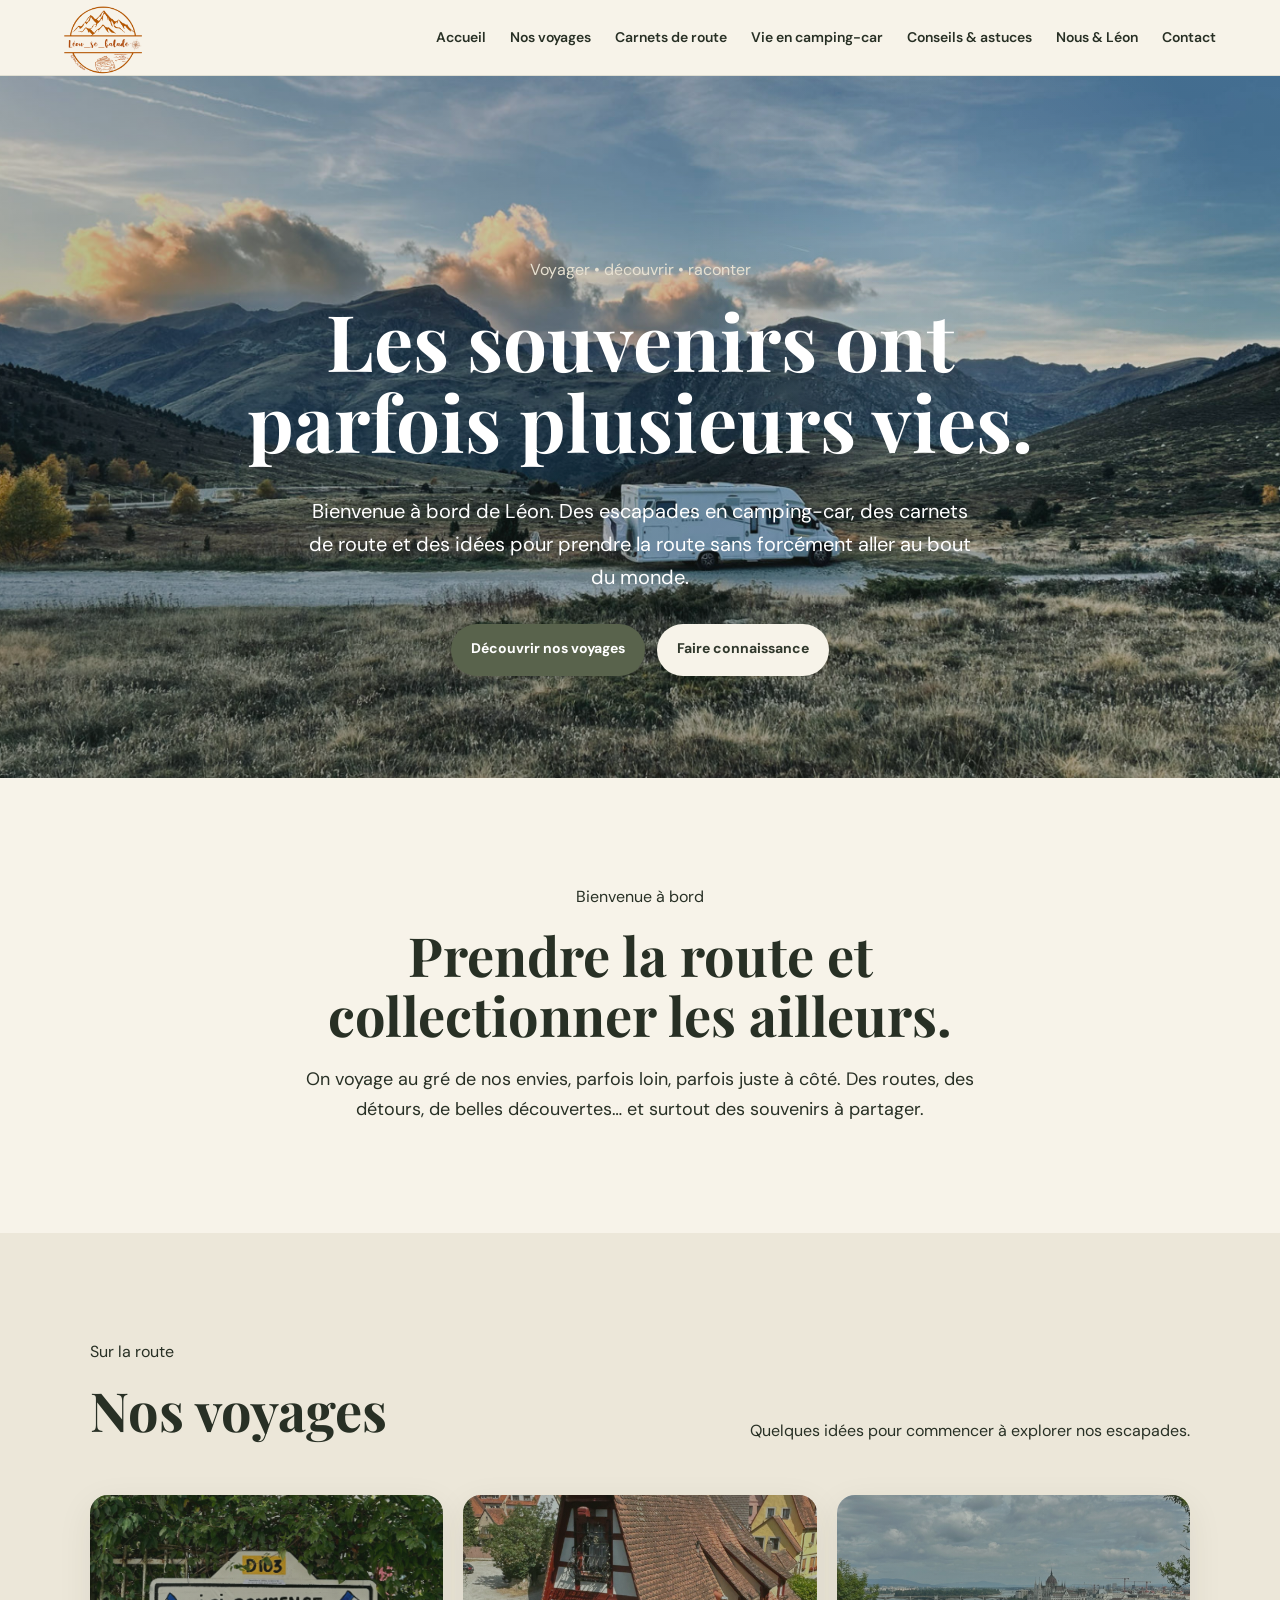
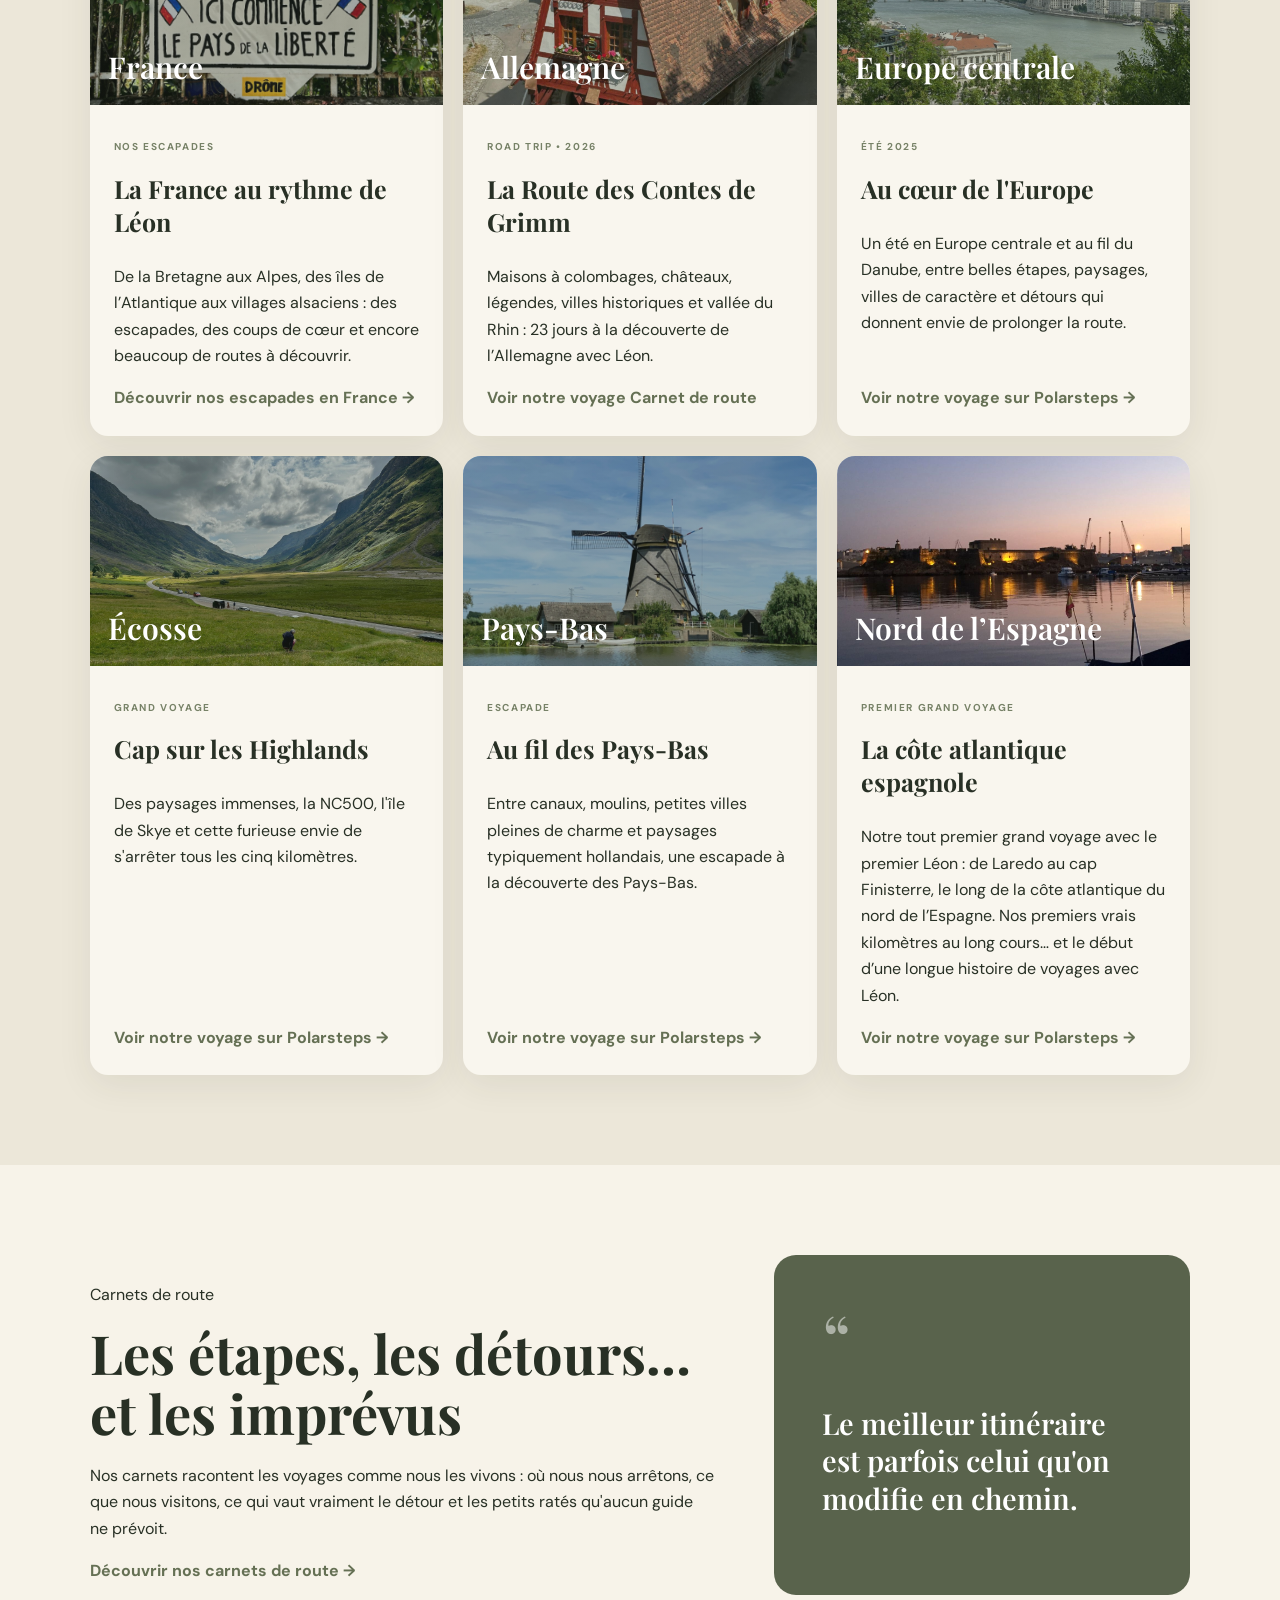
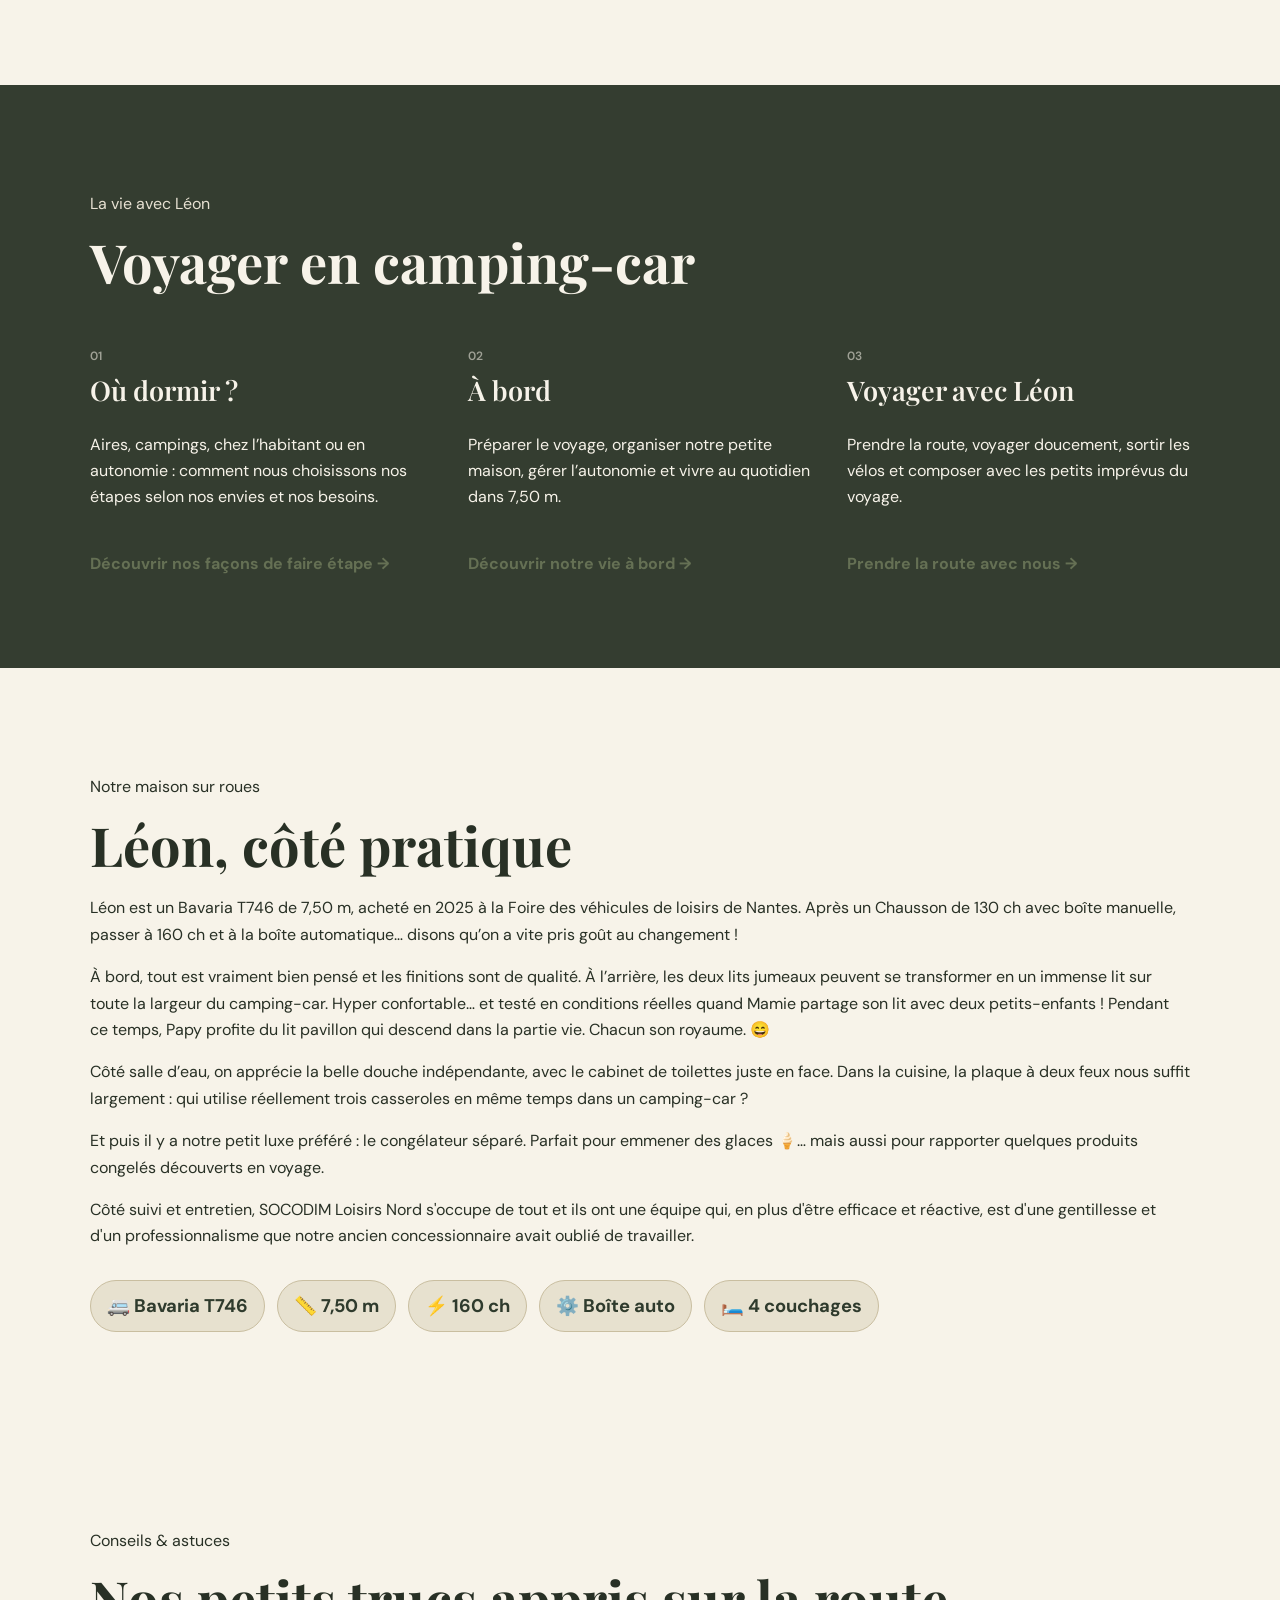
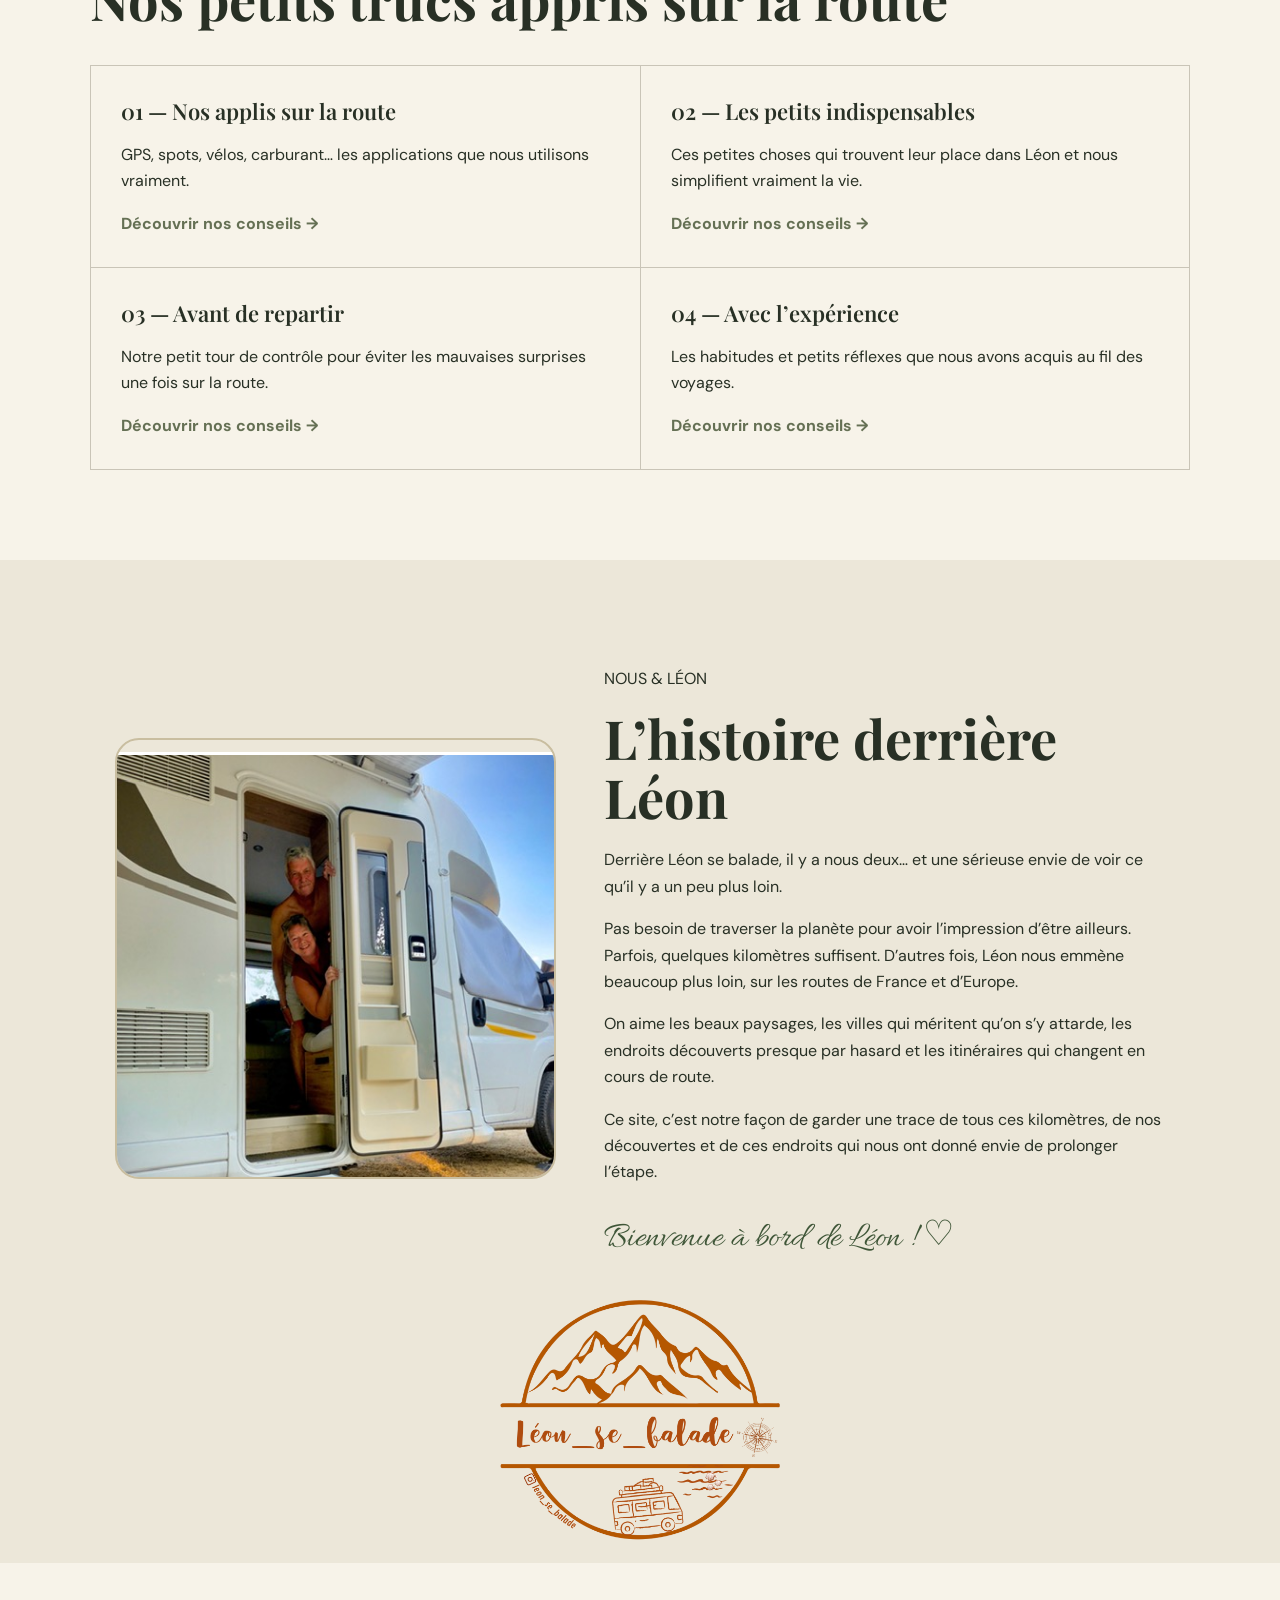
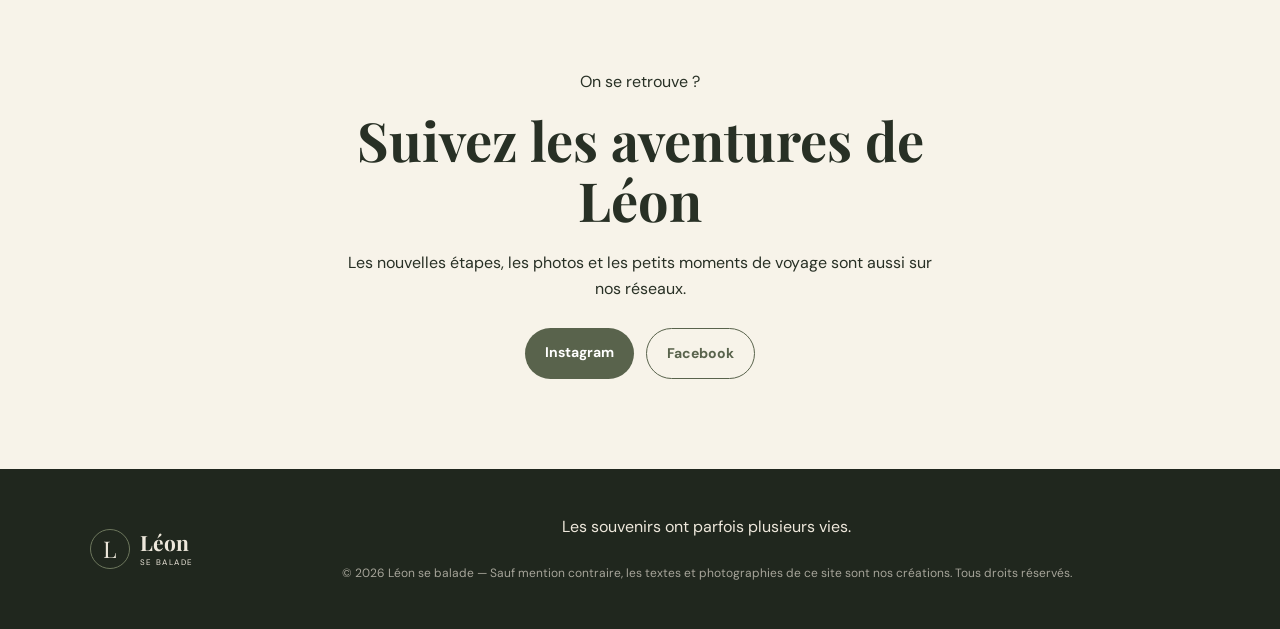
==== commit 85a16822: "Revise Germany travel card content and actions Updated the Germany travel card with new details and " ====
--- a/index.html
+++ b/index.html
@@ -73,13 +73,30 @@
           </div>
         </article>
         <article class="card card-germany">
-          <div class="card-photo"><span>Allemagne</span></div>
-          <div class="card-body">
-            <p class="tag">Road trip</p>
-            <h3>La Route des Contes de Grimm</h3>
-            <p>Maisons à colombages, châteaux, villages de carte postale et petites surprises en chemin : notre road trip en Allemagne à bord de Léon.</p>
-            <a href="https://www.polarsteps.com/Guezeon/26274034-la-route-des-contes-de-grimm?s=5f2dd492-834b-4aab-9885-1c11e9e92cd4&referral=true" target="_blank" rel="noopener">Voir notre voyage sur Polarsteps →</a>
-          </div>
+         <div class="card-photo"><span>Allemagne</span></div>
+
+<div class="card-body">
+  <p class="tag">Road trip • 2026</p>
+
+  <h3>La Route des Contes de Grimm</h3>
+
+  <p>
+    Maisons à colombages, châteaux, légendes, villes historiques
+    et vallée du Rhin : 23 jours à la découverte de l’Allemagne avec Léon.
+  </p>
+
+  <div class="voyage-card-actions">
+    <a class="voyage-button"
+       href="voyage-allemagne-2026.html">
+      Voir notre voyage
+    </a>
+
+    <a class="voyage-button voyage-button-outline"
+       href="carnet-allemagne-2026.html">
+      Carnet de route
+    </a>
+  </div>
+</div>
         </article>
         <article class="card card-danube">
   <div class="card-photo"><span>Europe centrale</span></span></div>
--- a/style.css
+++ b/style.css
@@ -1395,3 +1395,67 @@
 .footer-text .copyright {
   margin-top: 24px;
 }
+/* =========================
+   VOYAGE - HERO
+   ========================= */
+
+.voyage-hero {
+  padding: 95px 24px 80px;
+  background: #f7f3e9;
+  text-align: center;
+}
+
+.voyage-hero .container {
+  max-width: 900px;
+  margin: 0 auto;
+}
+
+.voyage-hero h1 {
+  font-family: "Playfair Display", serif;
+  font-size: clamp(44px, 6vw, 68px);
+  line-height: 1.05;
+  margin: 8px 0 25px;
+  color: #283025;
+}
+
+.voyage-hero-text {
+  max-width: 760px;
+  margin: 0 auto 35px;
+  font-family: "Playfair Display", serif;
+  font-size: clamp(21px, 2.5vw, 27px);
+  line-height: 1.5;
+  color: #59634c;
+}
+
+.voyage-stats {
+  display: grid;
+  grid-template-columns: repeat(4, 1fr);
+  gap: 16px;
+  margin-top: 40px;
+}
+
+.voyage-stats div {
+  background: #e5ead9;
+  border-radius: 16px;
+  padding: 20px 14px;
+}
+
+.voyage-stats strong {
+  display: block;
+  font-family: "Playfair Display", serif;
+  font-size: 1.35rem;
+  color: #283025;
+}
+
+.voyage-stats span {
+  display: block;
+  margin-top: 5px;
+  font-size: 0.85rem;
+  color: #59634c;
+}
+
+@media (max-width: 700px) {
+  .voyage-stats {
+    grid-template-columns: repeat(2, 1fr);
+  }
+}
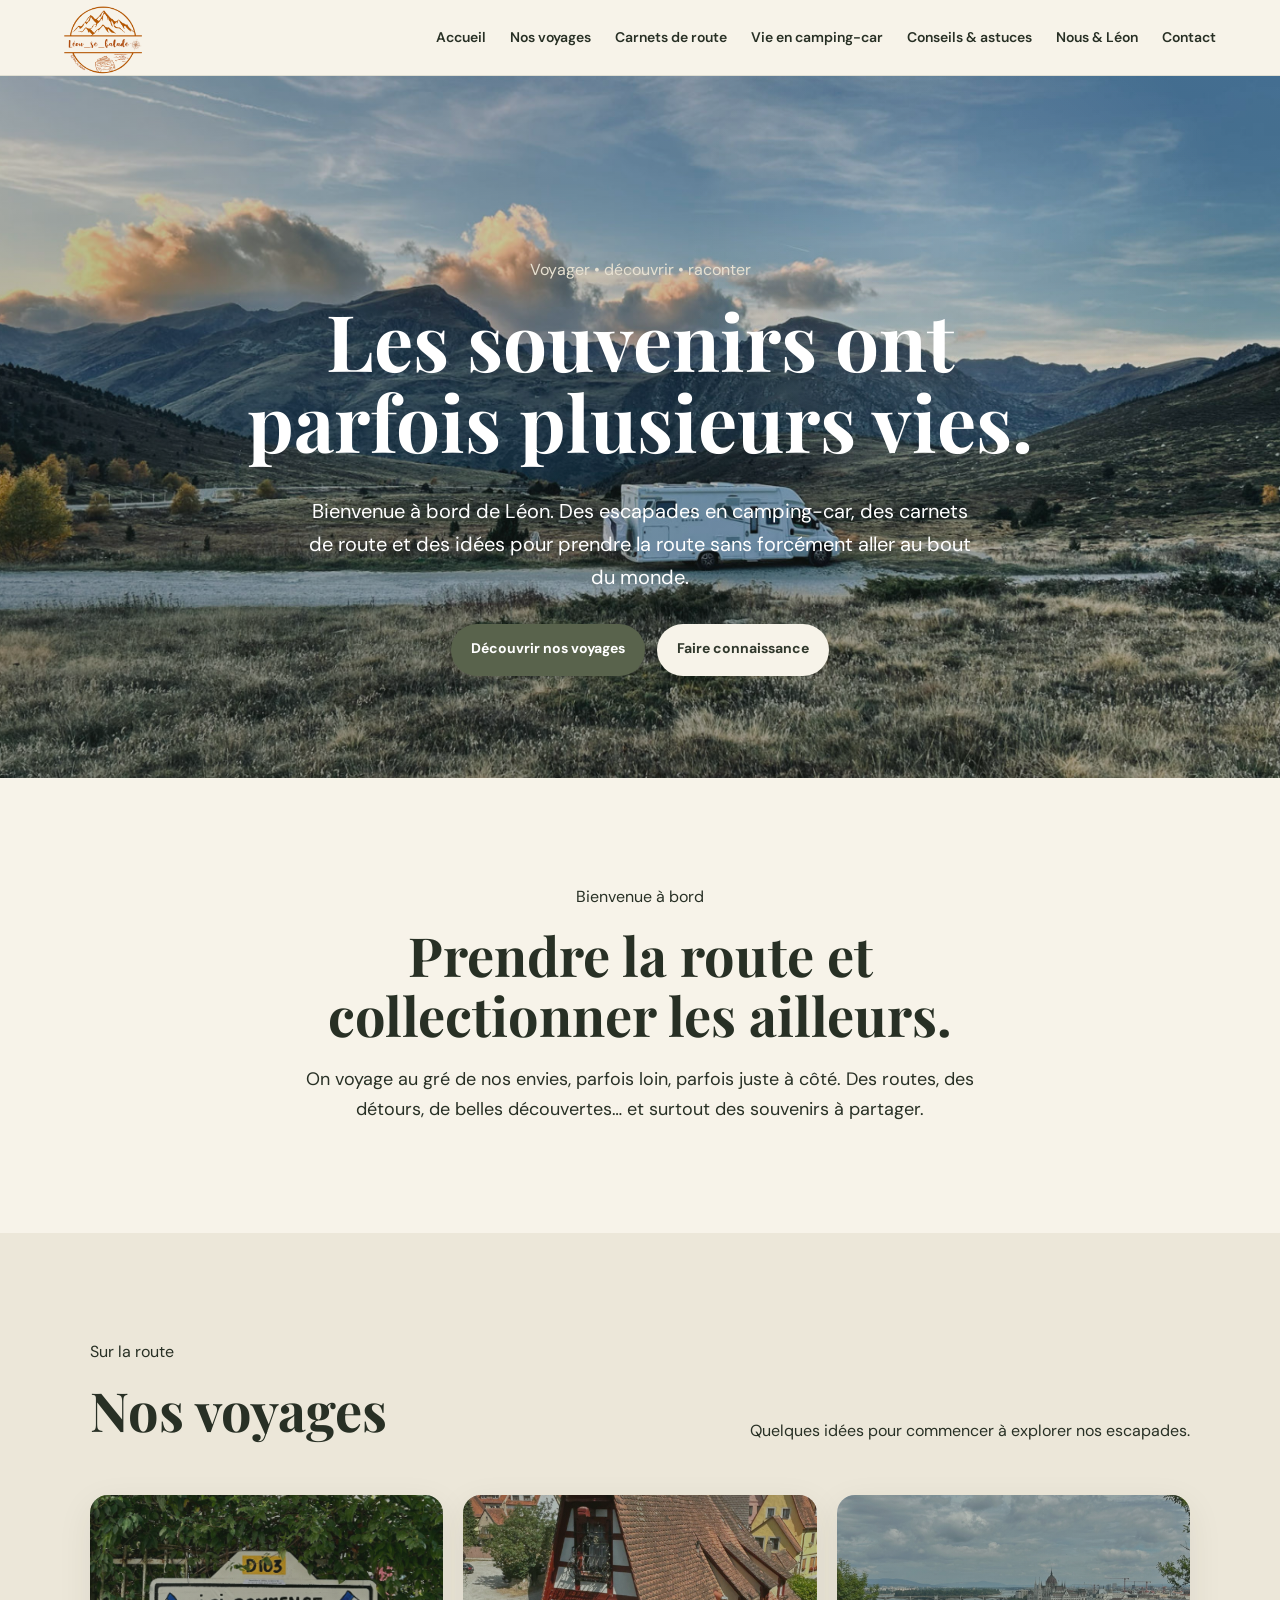
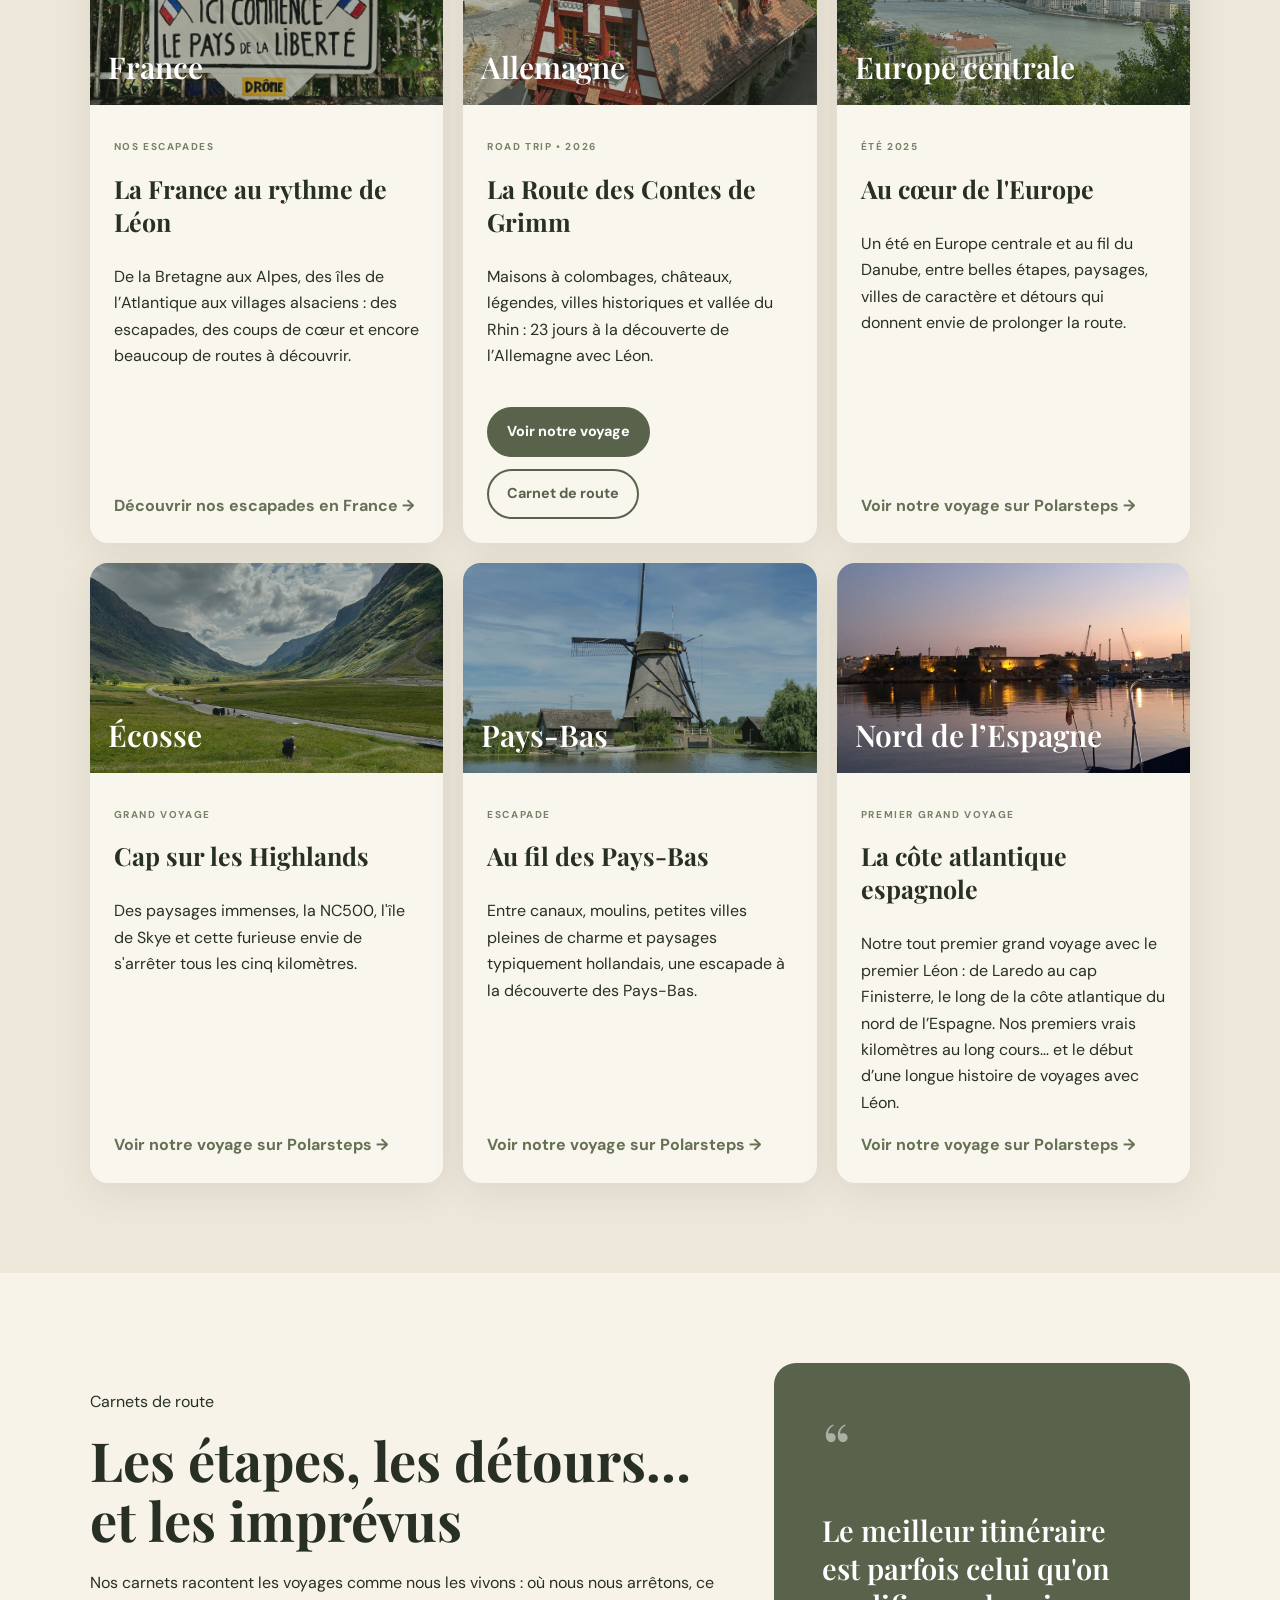
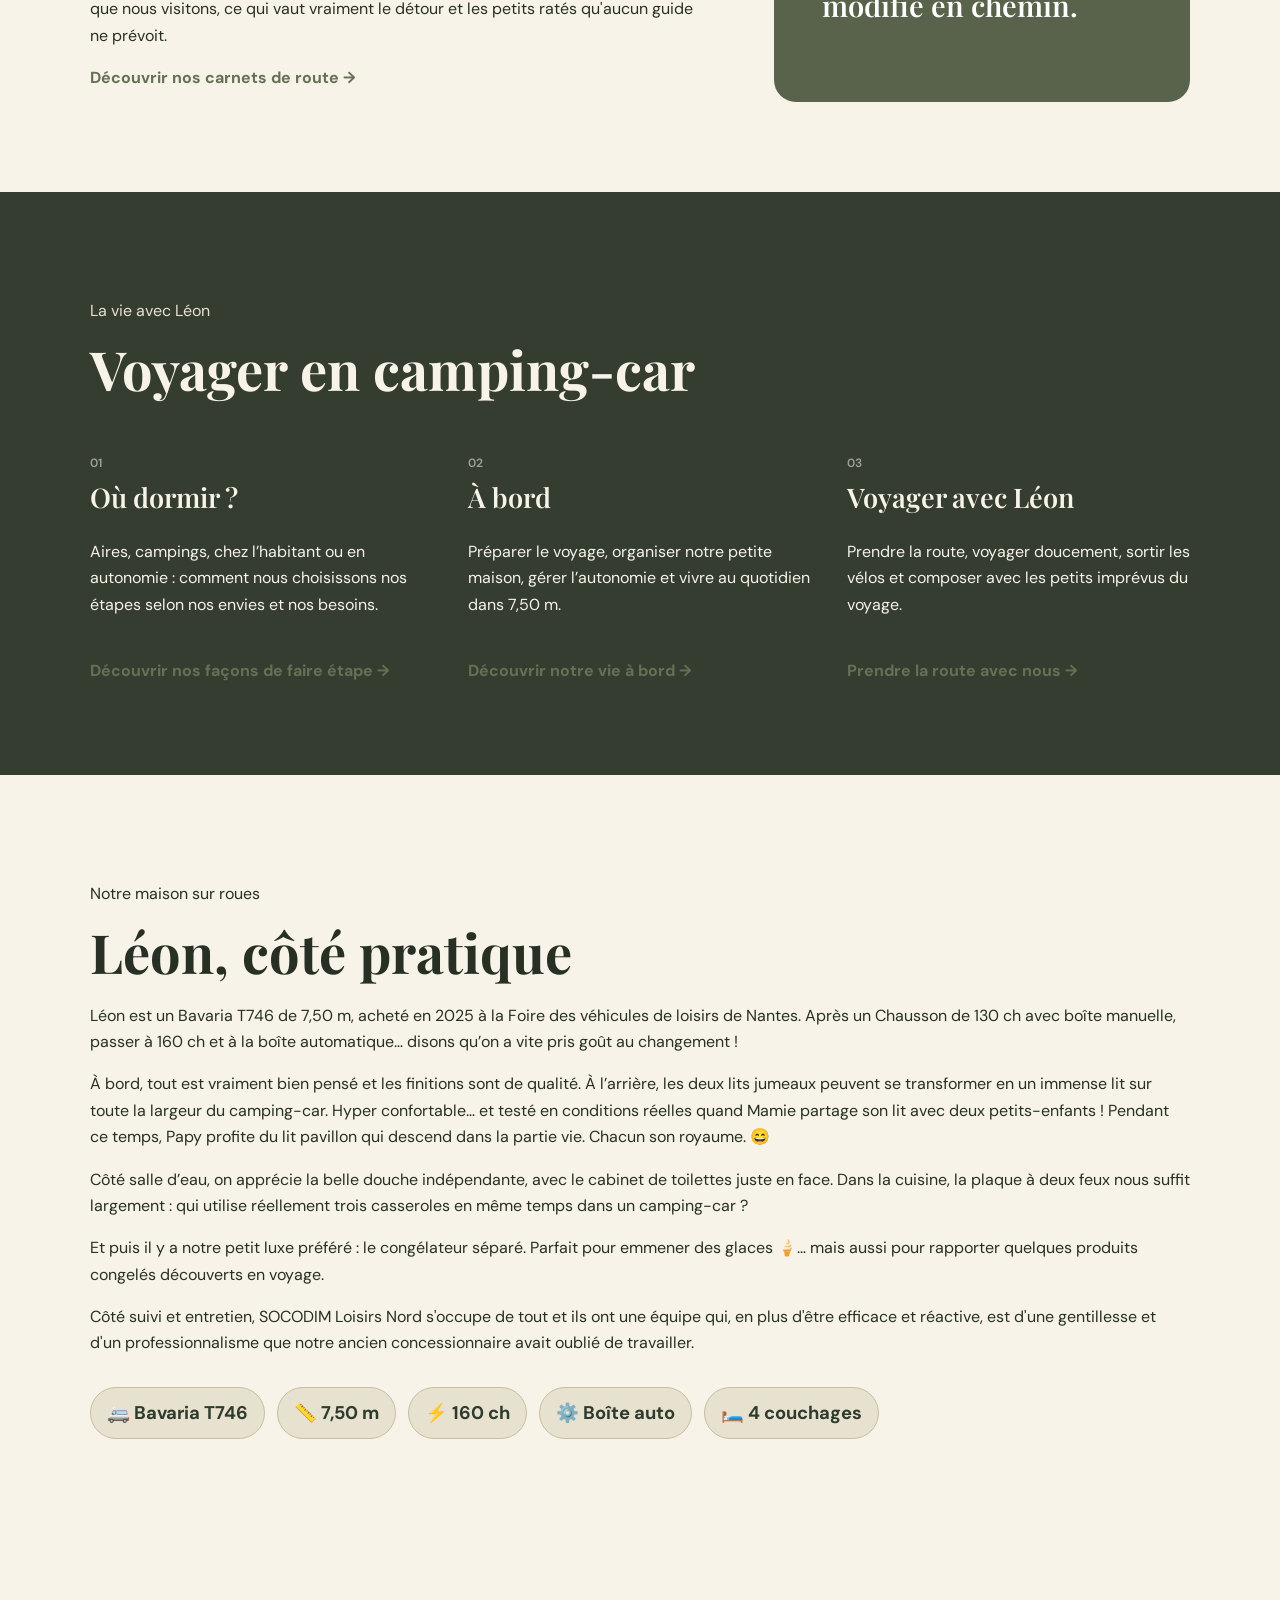
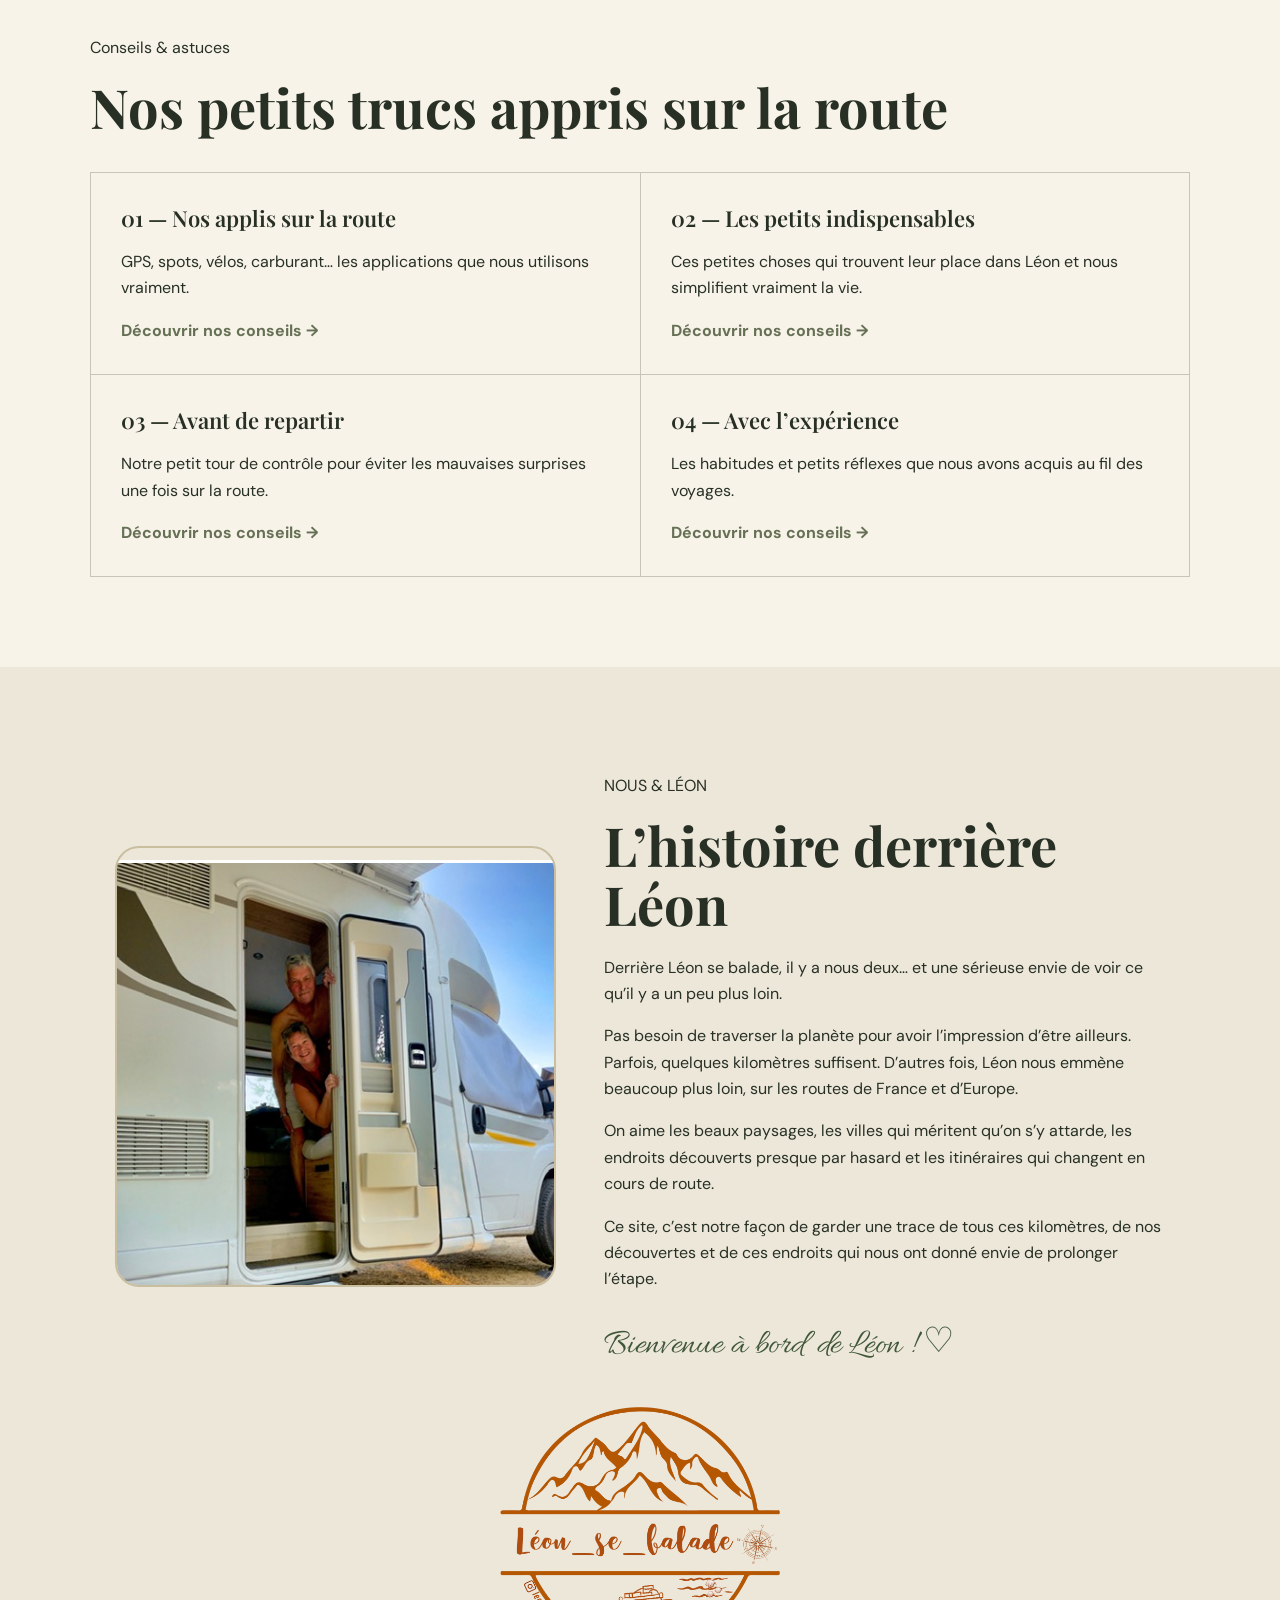
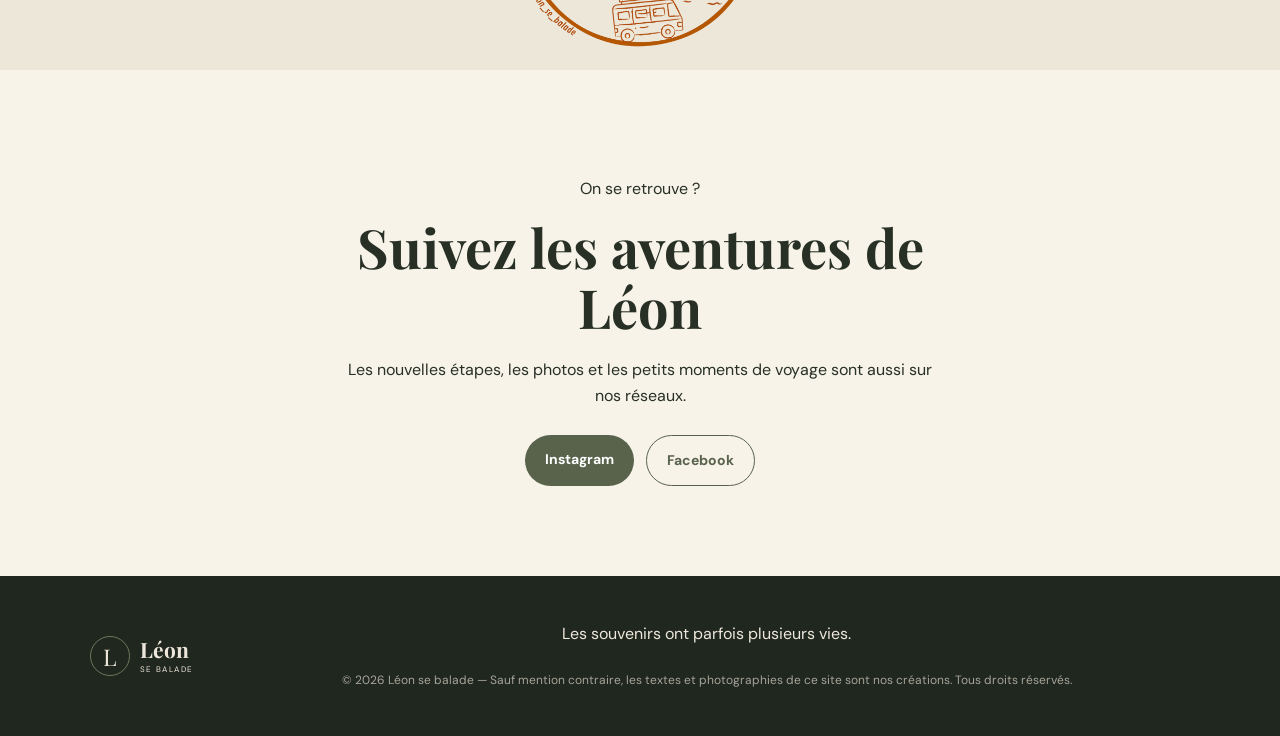
==== commit a4c336c9: "Update index.html" ====
--- a/index.html
+++ b/index.html
@@ -9,7 +9,7 @@
   <link rel="preconnect" href="https://fonts.googleapis.com">
   <link rel="preconnect" href="https://fonts.gstatic.com" crossorigin>
   <link href="https://fonts.googleapis.com/css2?family=DM+Sans:wght@400;500;600;700&family=Playfair+Display:wght@600;700&display=swap" rel="stylesheet">
-  <link rel="stylesheet" href="style.css?v=4">
+  <link rel="stylesheet" href="style.css?v=5">
 </head>
 <body>
   <header class="site-header">
--- a/style.css
+++ b/style.css
@@ -1459,3 +1459,91 @@
     grid-template-columns: repeat(2, 1fr);
   }
 }
+/* Boutons Voyage / Carnet de route */
+
+.voyage-card-actions {
+  display: flex;
+  flex-wrap: wrap;
+  gap: 12px;
+  margin-top: 22px;
+}
+
+.voyage-card-actions .voyage-button {
+  display: inline-flex;
+  align-items: center;
+  justify-content: center;
+  padding: 11px 18px;
+  border-radius: 30px;
+  background: #59634c;
+  border: 2px solid #59634c;
+  color: #ffffff;
+  text-decoration: none;
+  font-size: 0.9rem;
+  font-weight: 700;
+  transition: 0.2s ease;
+}
+
+.voyage-card-actions .voyage-button-outline {
+  background: transparent;
+  color: #59634c;
+}
+
+.voyage-card-actions .voyage-button:hover {
+  background: #778267;
+  border-color: #778267;
+  color: #ffffff;
+}
+
+@media (max-width: 500px) {
+  .voyage-card-actions {
+    flex-direction: column;
+  }
+
+  .voyage-card-actions .voyage-button {
+    width: 100%;
+  }
+}
+/* Boutons Voyage / Carnet de route */
+
+.voyage-card-actions {
+  display: flex;
+  flex-wrap: wrap;
+  gap: 12px;
+  margin-top: 22px;
+}
+
+.voyage-card-actions .voyage-button {
+  display: inline-flex;
+  align-items: center;
+  justify-content: center;
+  padding: 11px 18px;
+  border-radius: 30px;
+  background: #59634c;
+  border: 2px solid #59634c;
+  color: #ffffff;
+  text-decoration: none;
+  font-size: 0.9rem;
+  font-weight: 700;
+  transition: 0.2s ease;
+}
+
+.voyage-card-actions .voyage-button-outline {
+  background: transparent;
+  color: #59634c;
+}
+
+.voyage-card-actions .voyage-button:hover {
+  background: #778267;
+  border-color: #778267;
+  color: #ffffff;
+}
+
+@media (max-width: 500px) {
+  .voyage-card-actions {
+    flex-direction: column;
+  }
+
+  .voyage-card-actions .voyage-button {
+    width: 100%;
+  }
+}
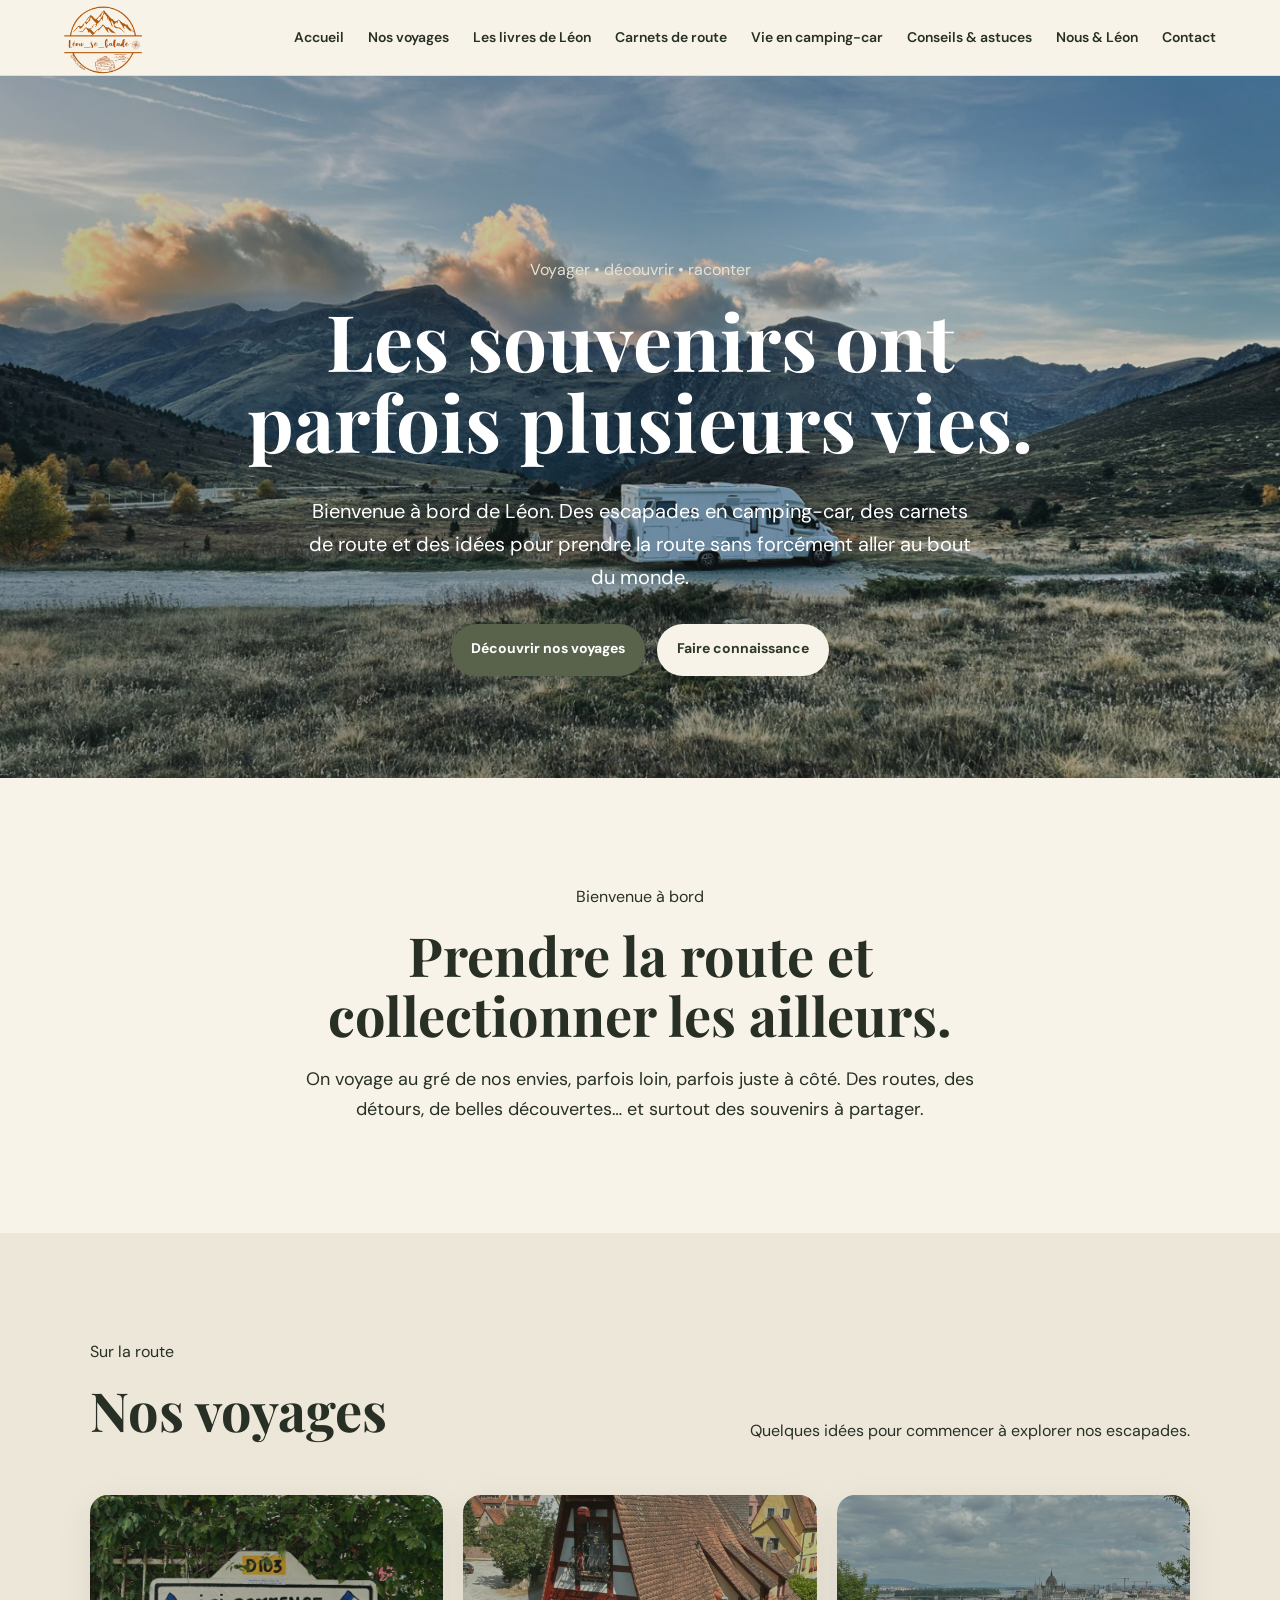
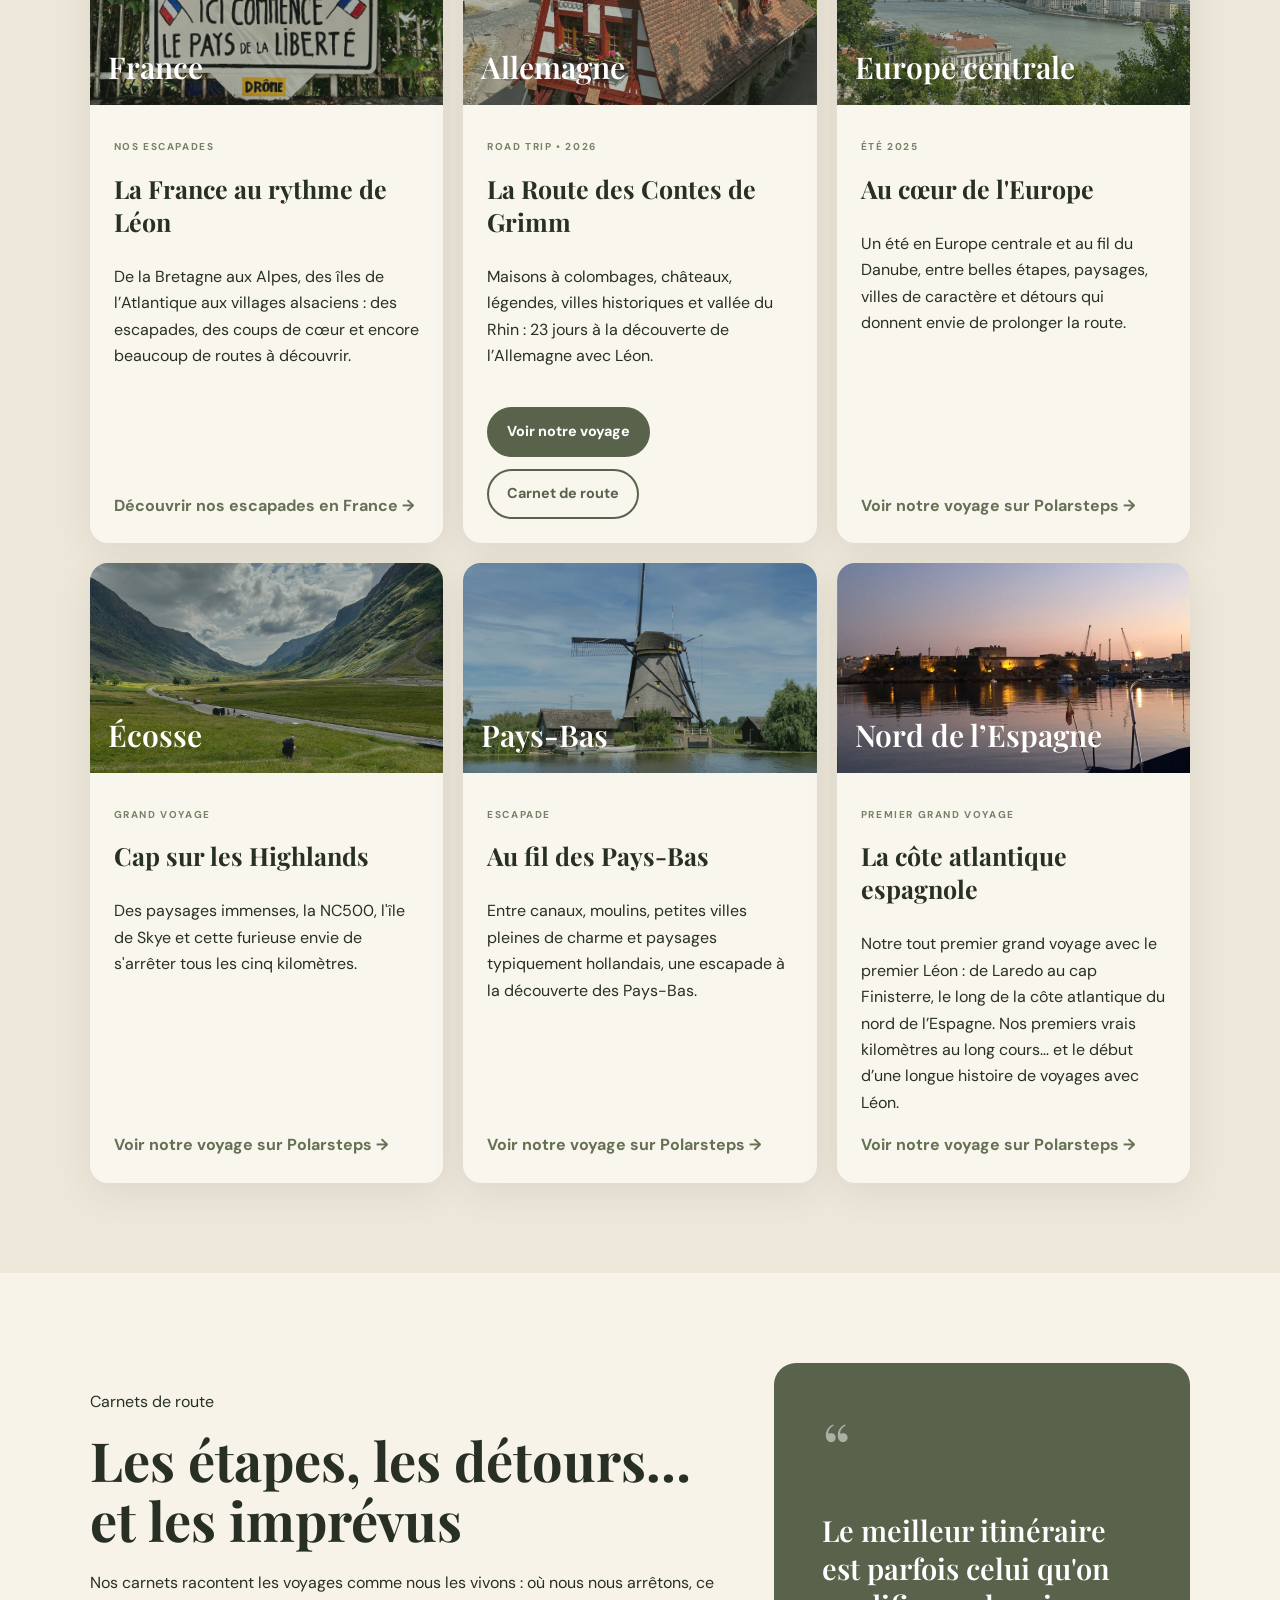
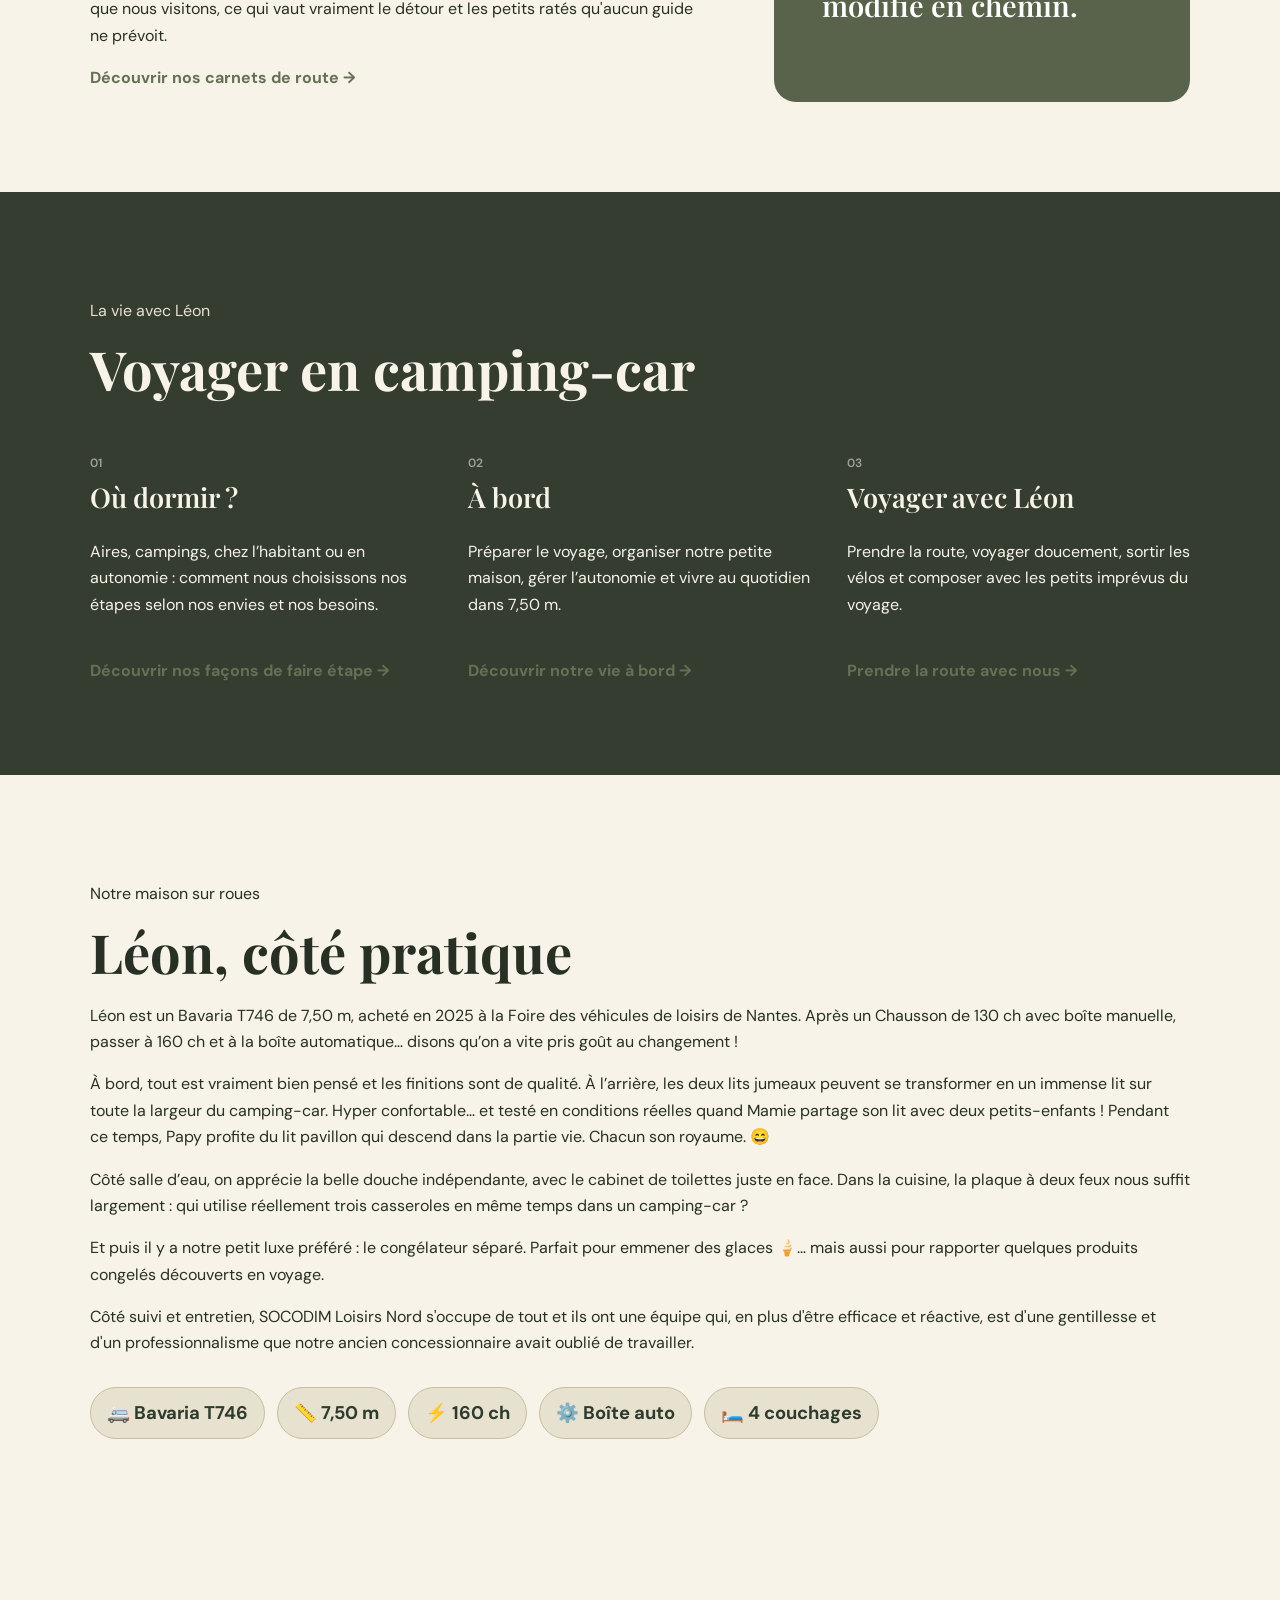
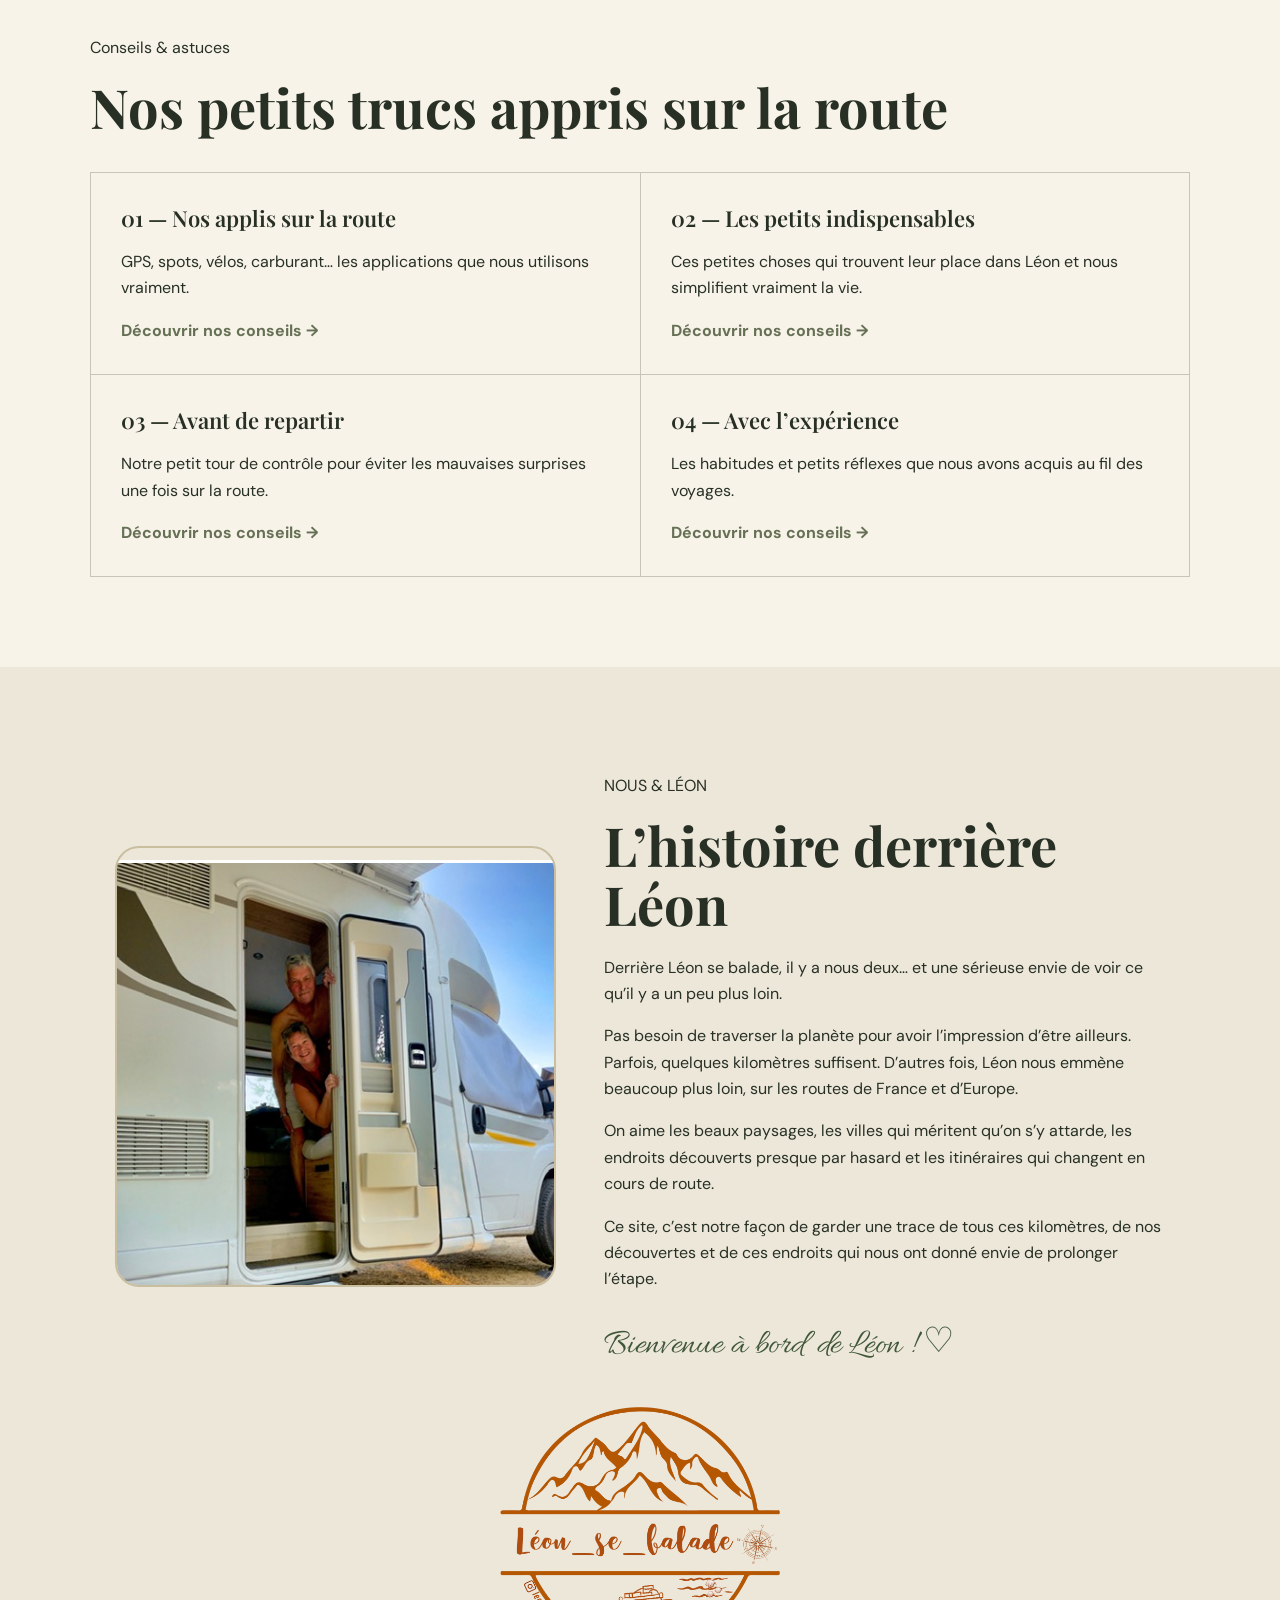
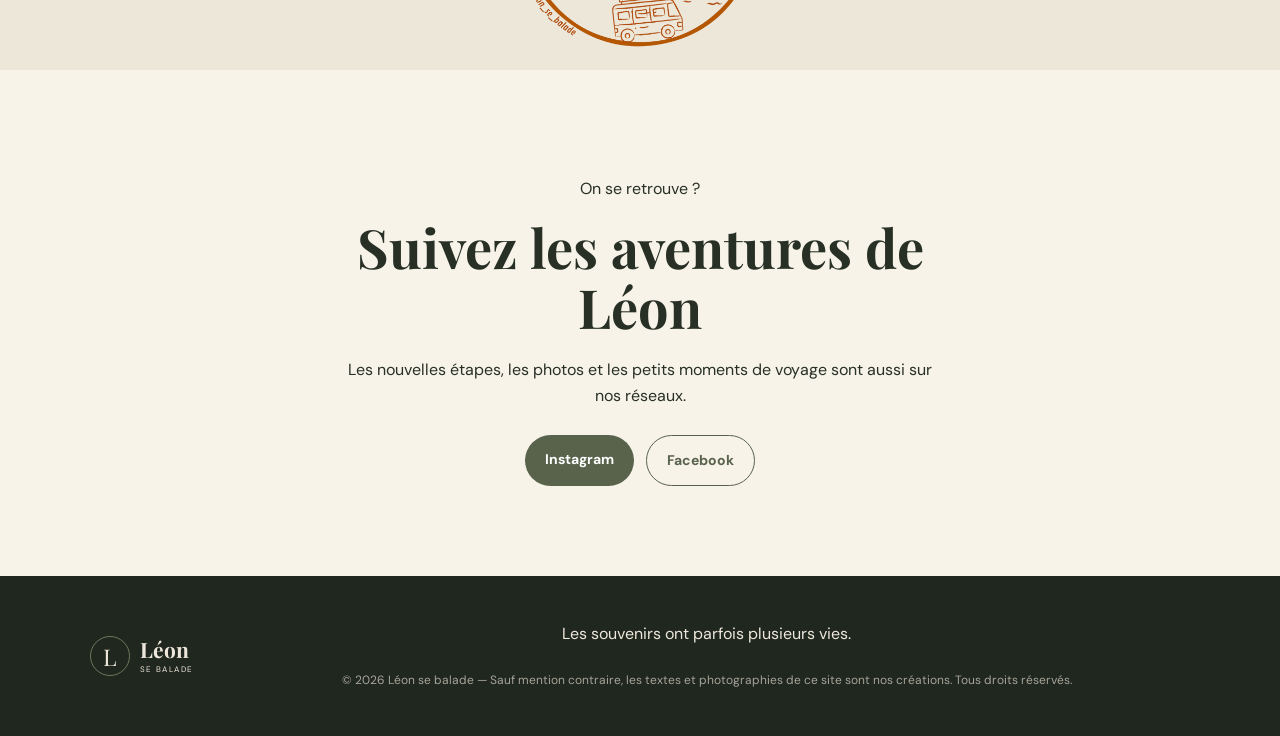
==== commit a20a8802: "Add link to 'Les livres de Léon' in navigation" ====
--- a/index.html
+++ b/index.html
@@ -2,6 +2,9 @@
 <html lang="fr">
   <link href="https://fonts.googleapis.com/css2?family=Allura&display=swap" rel="stylesheet">
 <head>
+   <!-- Validation Google Search Console -->
+  <meta name="google-site-verification" content="cc5qqGwgHF6ymQuB1sJJ4nmbNRBTpDFf79IdkUeI0oE" />
+  
   <meta charset="utf-8">
   <meta name="viewport" content="width=device-width, initial-scale=1">
   <meta name="description" content="Léon se balade : carnets de route, voyages en camping-car, idées d'escapades et conseils pratiques.">
@@ -20,6 +23,7 @@
     <nav id="menu" class="nav" aria-label="Navigation principale">
       <a href="#accueil">Accueil</a>
       <a href="#voyages">Nos voyages</a>
+      <a href="livres-coloriage.html">Les livres de Léon</a>
       <a href="#carnets">Carnets de route</a>
       <a href="#camping-car">Vie en camping-car</a>
       <a href="#conseils">Conseils & astuces</a>
--- a/style.css
+++ b/style.css
@@ -1547,3 +1547,342 @@
     width: 100%;
   }
 }
+/* =========================
+   VOYAGE - CHAPITRES
+   ========================= */
+
+.voyage-chapter {
+  padding: 90px 24px;
+  background: #f7f3e9;
+}
+
+.voyage-chapter-header {
+  max-width: 900px;
+  margin: 0 auto 45px;
+  text-align: center;
+}
+
+.chapter-number {
+  margin: 0 0 8px;
+  font-family: "Playfair Display", serif;
+  font-size: 1rem;
+  font-weight: 700;
+  color: #b26f45;
+  letter-spacing: 0.15em;
+}
+
+.voyage-chapter-header h2 {
+  margin: 12px 0 0;
+  font-family: "Playfair Display", serif;
+  font-size: clamp(36px, 5vw, 54px);
+  line-height: 1.1;
+  color: #283025;
+}
+
+.voyage-photo-wide {
+  max-width: 1100px;
+  margin: 0 auto;
+}
+
+.voyage-photo-wide img {
+  display: block;
+  width: 100%;
+  max-height: 650px;
+  object-fit: cover;
+  border-radius: 24px;
+  box-shadow: 0 14px 35px rgba(45, 53, 39, 0.12);
+}
+
+.voyage-photo-wide figcaption {
+  margin-top: 10px;
+  text-align: center;
+  font-size: 0.82rem;
+  font-style: italic;
+  color: #778267;
+}
+
+@media (max-width: 700px) {
+  .voyage-chapter {
+    padding: 65px 18px;
+  }
+
+  .voyage-photo-wide img {
+    border-radius: 16px;
+  }
+}
+/* Ajustement largeur du récit et des photos */
+
+.voyage-story-intro {
+  padding: 70px 24px;
+  background: #f7f3e9;
+}
+
+.voyage-story-intro .container {
+  max-width: 820px;
+  margin: 0 auto;
+}
+
+.voyage-story-intro h2 {
+  font-family: "Playfair Display", serif;
+  font-size: clamp(32px, 4vw, 46px);
+  line-height: 1.2;
+  color: #283025;
+  margin: 10px 0 28px;
+}
+
+.voyage-story-intro p {
+  line-height: 1.8;
+}
+
+.voyage-photo-wide {
+  max-width: 820px;
+  margin: 0 auto;
+}
+
+.voyage-photo-wide {
+  max-width: 820px;
+  margin: 0 auto;
+}
+
+.voyage-photo-wide img {
+  display: block;
+  width: 100%;
+  height: 520px;
+  object-fit: contain;
+  object-position: center;
+  background: #f7f3e9;
+  border-radius: 24px;
+  box-shadow: 0 14px 35px rgba(45, 53, 39, 0.12);
+}
+.voyage-story-intro {
+  padding-bottom: 10px;
+}
+
+.voyage-chapter {
+  padding-top: 10px;
+}
+.voyage-story-text {
+  max-width: 820px;
+  margin: 45px auto 0;
+}
+
+.voyage-story-text p {
+  margin: 0 0 22px;
+  font-size: 1.02rem;
+  line-height: 1.8;
+}
+
+.voyage-story-ending {
+  font-family: "Playfair Display", serif;
+  font-size: 1.15rem !important;
+  color: #59634c;
+  font-weight: 600;
+}
+/* Photo verticale dans le récit */
+.voyage-photo-story {
+  max-width: 360px;
+  margin: 35px auto 40px;
+}
+
+.voyage-photo-story img {
+  display: block;
+  width: 100%;
+  height: auto;
+  border-radius: 20px;
+  box-shadow: 0 12px 30px rgba(45, 53, 39, 0.10);
+}
+
+.voyage-photo-story figcaption {
+  margin-top: 9px;
+  text-align: center;
+  font-size: 0.8rem;
+  font-style: italic;
+  color: #778267;
+}
+.story-split {
+  max-width: 900px;
+  margin: 38px auto 46px;
+  display: grid;
+  grid-template-columns: 1.15fr 0.85fr;
+  gap: 42px;
+  align-items: center;
+}
+
+.story-split-text p {
+  margin: 0;
+}
+
+.story-split-photo {
+  margin: 0;
+}
+
+.story-split-photo img {
+  display: block;
+  width: 100%;
+  height: auto;
+  border-radius: 18px;
+}
+
+.story-split-photo figcaption {
+  margin-top: 8px;
+  font-size: 0.8rem;
+  font-style: italic;
+  color: #778267;
+  text-align: center;
+}
+
+@media (max-width: 750px) {
+  .story-split {
+    grid-template-columns: 1fr;
+    gap: 24px;
+  }
+
+  .story-split-photo {
+    max-width: 360px;
+    margin: 0 auto;
+  }
+}
+.story-detail {
+  max-width: 620px;
+  margin: 35px auto 45px;
+  display: flex;
+  align-items: center;
+  gap: 24px;
+}
+
+.story-detail img {
+  width: 145px;
+  height: 145px;
+  object-fit: cover;
+  border-radius: 18px;
+}
+
+.story-detail-text {
+  flex: 1;
+}
+
+.story-detail-text span {
+  display: block;
+  margin-bottom: 7px;
+  color: #b26f45;
+  font-size: 0.72rem;
+  font-weight: 700;
+  letter-spacing: 0.13em;
+  text-transform: uppercase;
+}
+
+.story-detail-text p {
+  margin: 0;
+  font-family: "Playfair Display", serif;
+  font-size: 1rem;
+  line-height: 1.55;
+  color: #59634c;
+}
+
+@media (max-width: 600px) {
+  .story-detail {
+    align-items: flex-start;
+    gap: 16px;
+  }
+
+  .story-detail img {
+    width: 105px;
+    height: 105px;
+  }
+}
+.story-detail {
+  max-width: 620px;
+  margin: 35px auto 45px;
+  display: flex;
+  align-items: center;
+  gap: 24px;
+}
+
+.story-detail > img {
+  width: 190px !important;
+  height: 190px !important;
+  min-width: 190px;
+  max-width: 190px !important;
+  object-fit: cover;
+  border-radius: 18px;
+}
+.kassel-gallery {
+  max-width: 820px;
+  margin: 45px auto 55px;
+  display: grid;
+  grid-template-columns: 1.15fr 0.85fr;
+  gap: 22px;
+  align-items: start;
+}
+
+.kassel-photo {
+  margin: 0;
+}
+
+.kassel-photo img {
+  display: block;
+  width: 100%;
+  height: 360px;
+  object-fit: cover;
+  border-radius: 18px;
+}
+
+.kassel-photo-secondary {
+  margin-top: 55px;
+}
+
+.kassel-photo figcaption {
+  margin-top: 9px;
+  font-size: 0.8rem;
+  font-style: italic;
+  line-height: 1.4;
+  color: #778267;
+}
+
+@media (max-width: 700px) {
+.kassel-gallery {
+  width: 100%;
+  max-width: 650px;
+  margin: 40px auto 50px;
+  display: grid;
+  grid-template-columns: 1fr 1fr;
+  gap: 18px;
+}
+
+.kassel-photo {
+  margin: 0;
+  min-width: 0;
+}
+
+.kassel-photo-secondary {
+  margin-top: 0;
+}
+
+.kassel-photo img {
+  display: block;
+  width: 100% !important;
+  height: 230px !important;
+  max-width: 100% !important;
+  object-fit: cover;
+  border-radius: 16px;
+}
+
+.kassel-photo figcaption {
+  margin-top: 8px;
+  text-align: center;
+  font-size: 0.78rem;
+  font-style: italic;
+  line-height: 1.4;
+  color: #778267;
+}
+
+@media (max-width: 700px) {
+  .kassel-gallery {
+    max-width: 360px;
+    grid-template-columns: 1fr;
+  }
+
+  .kassel-photo img {
+    height: auto !important;
+  }
+}
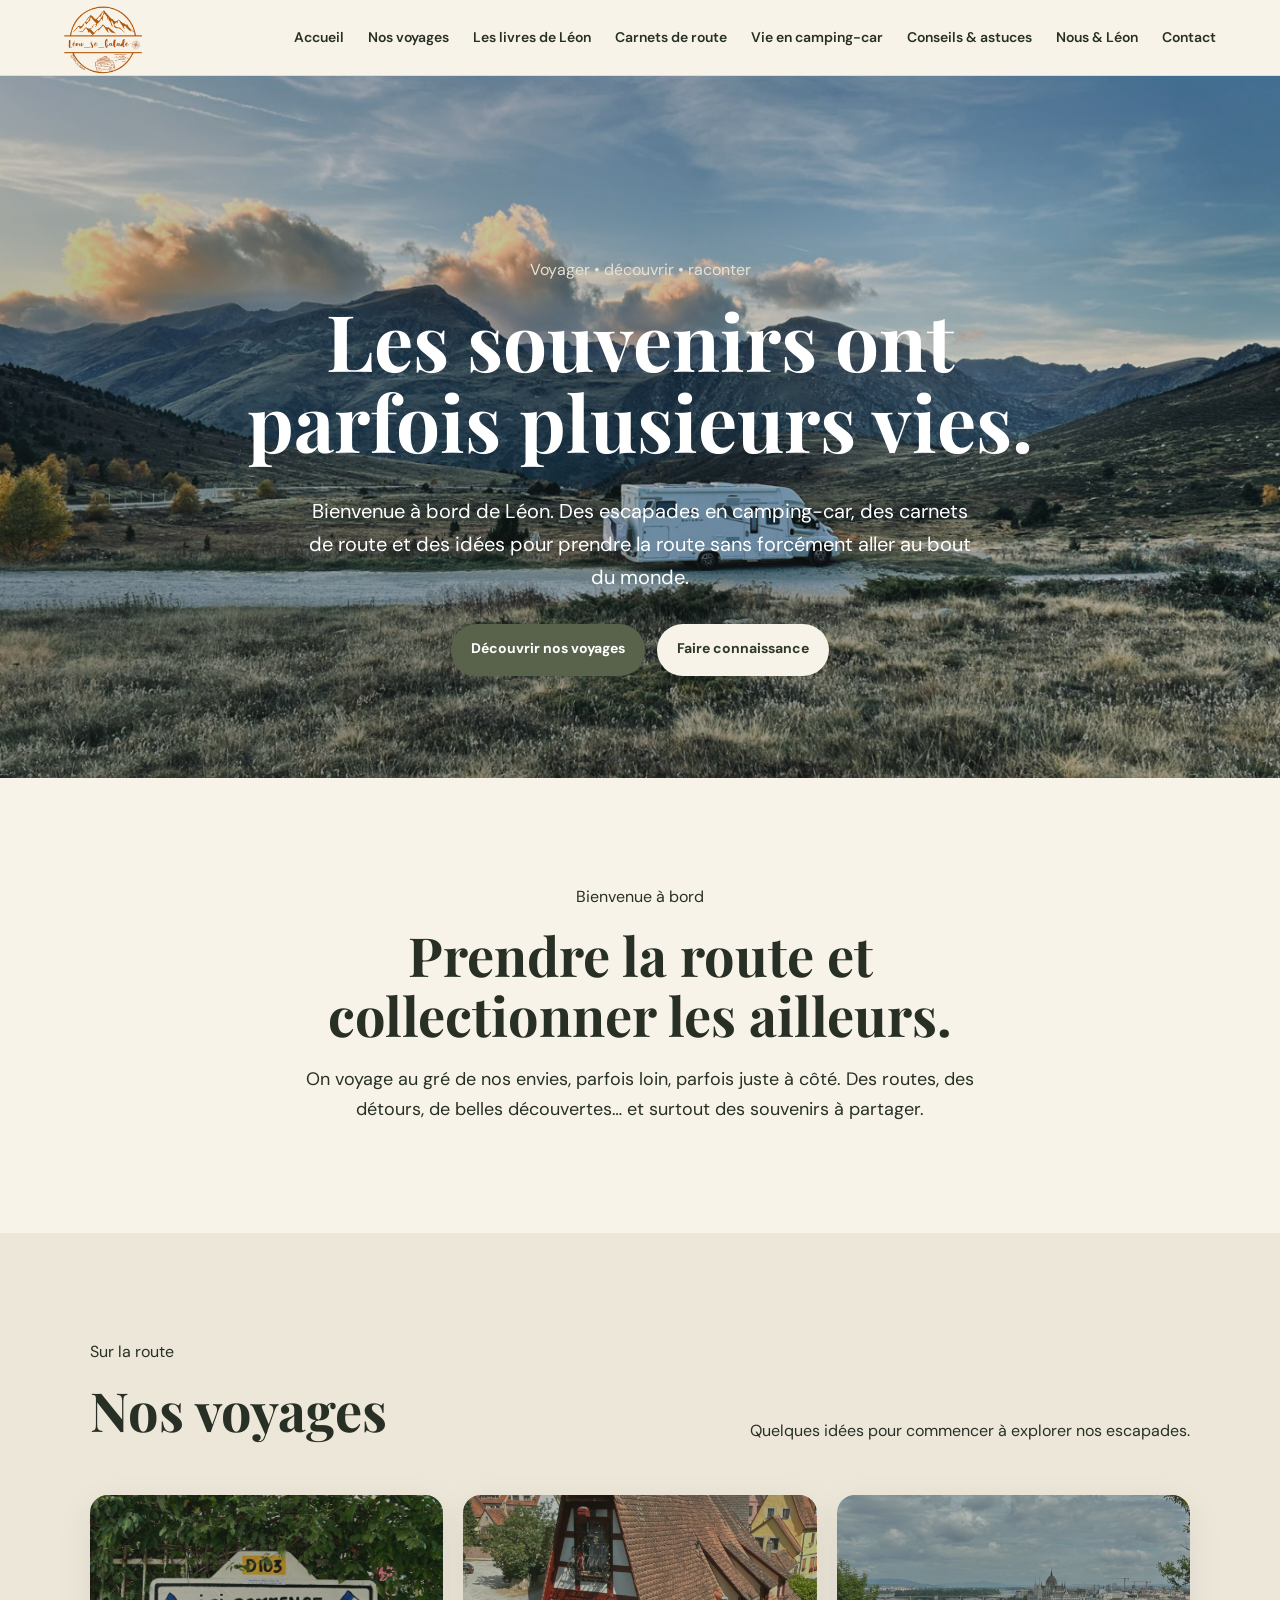
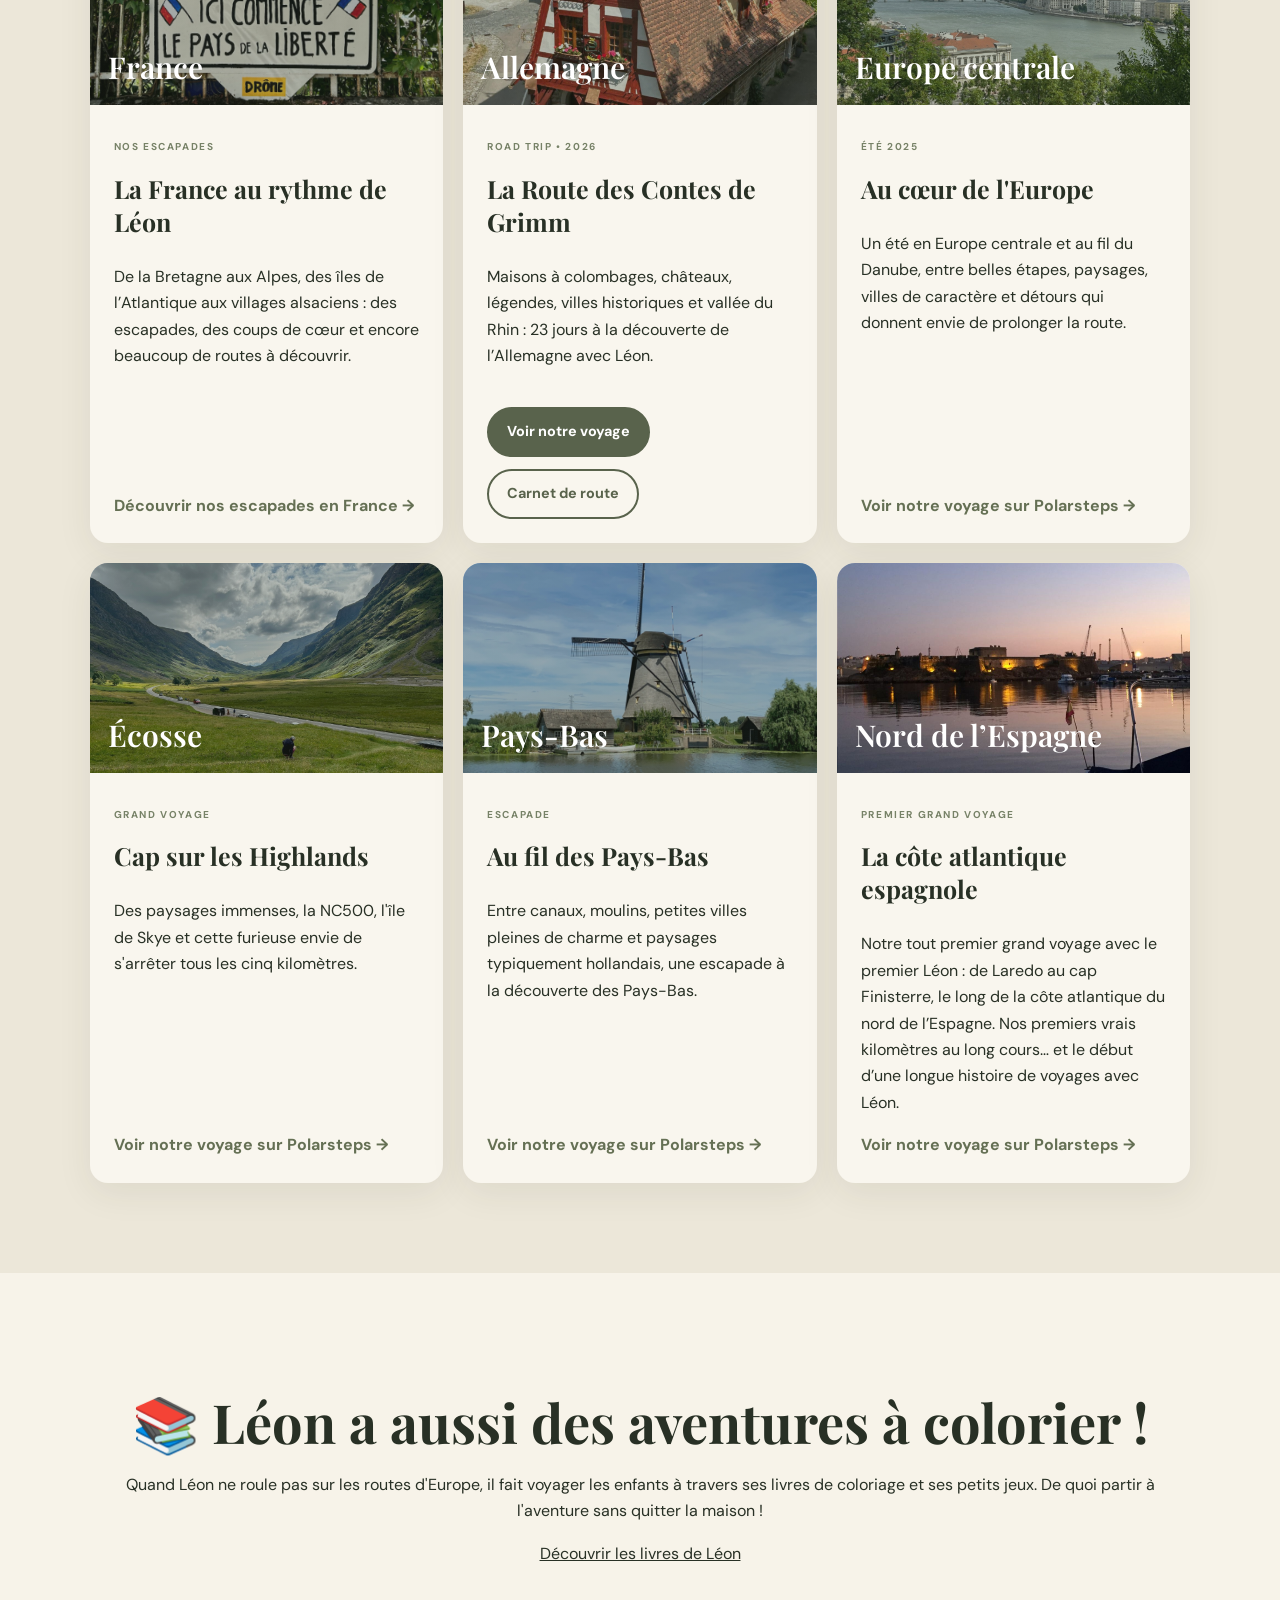
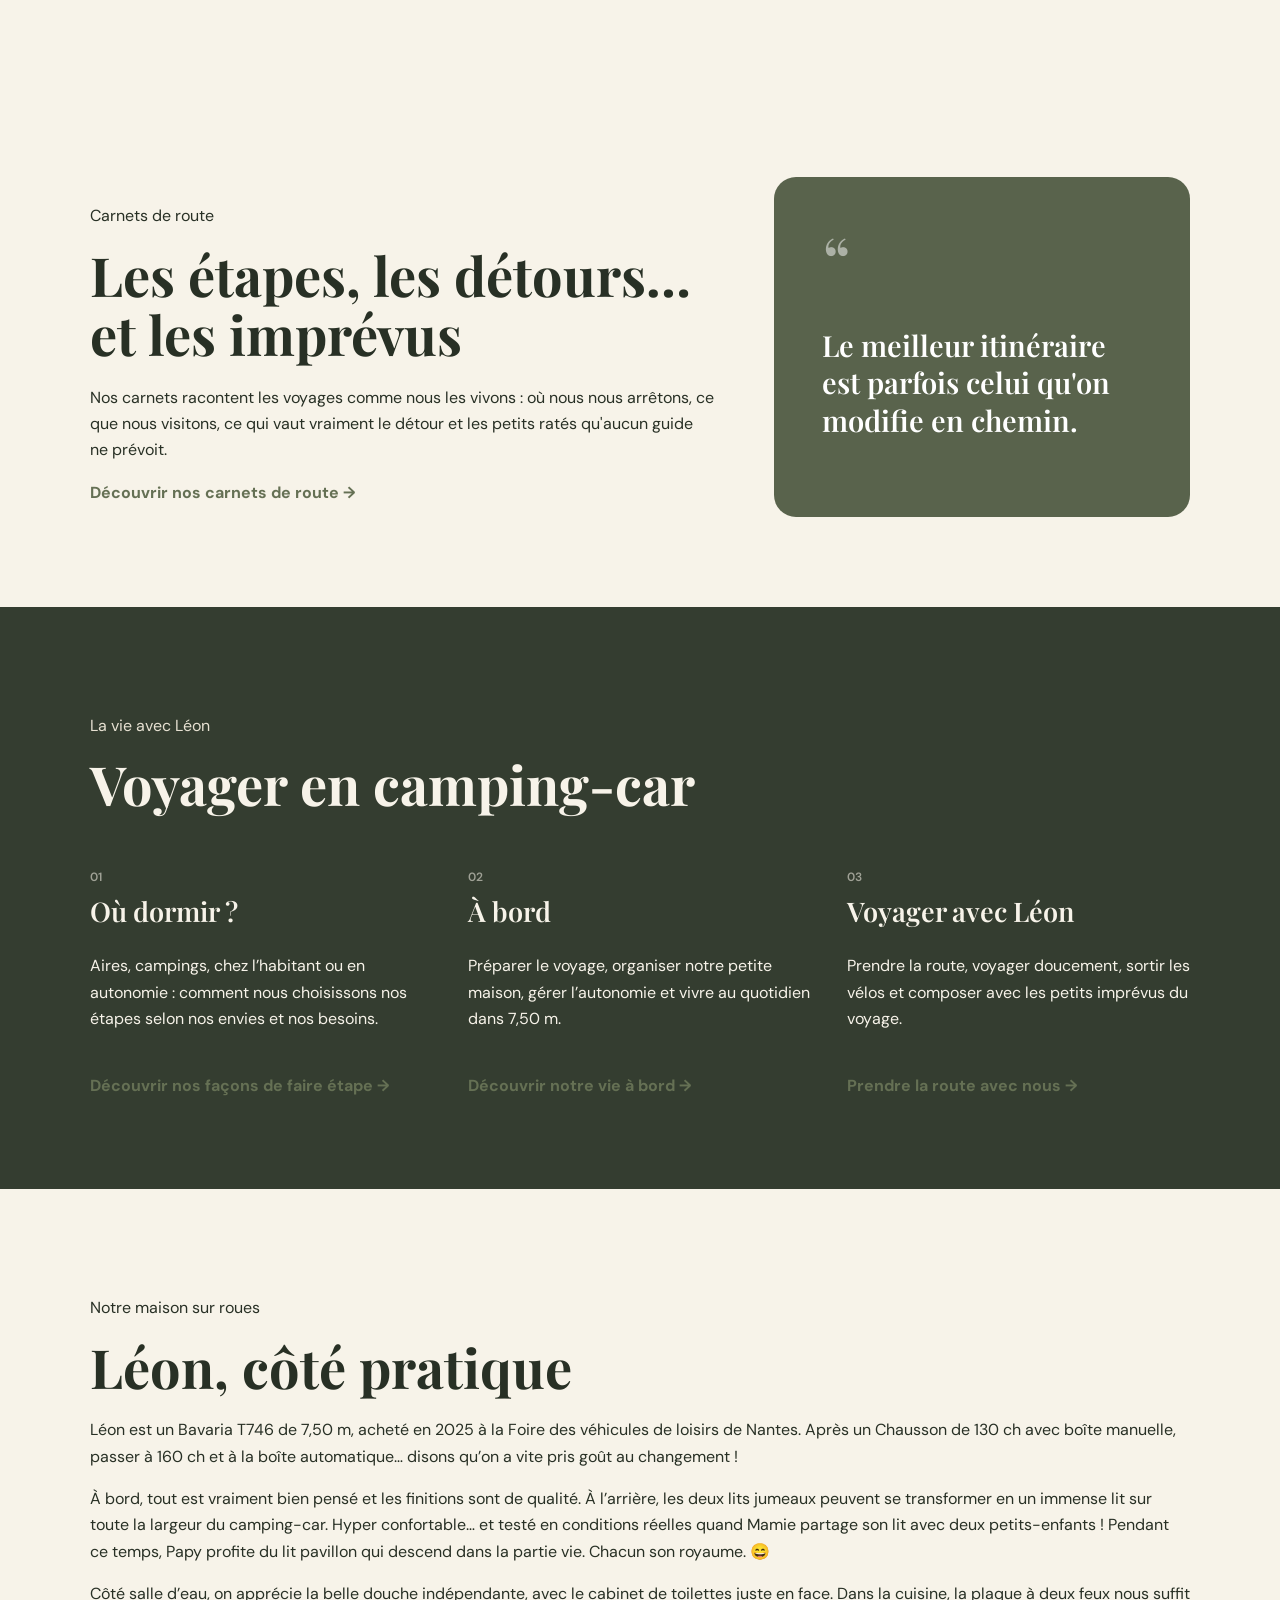
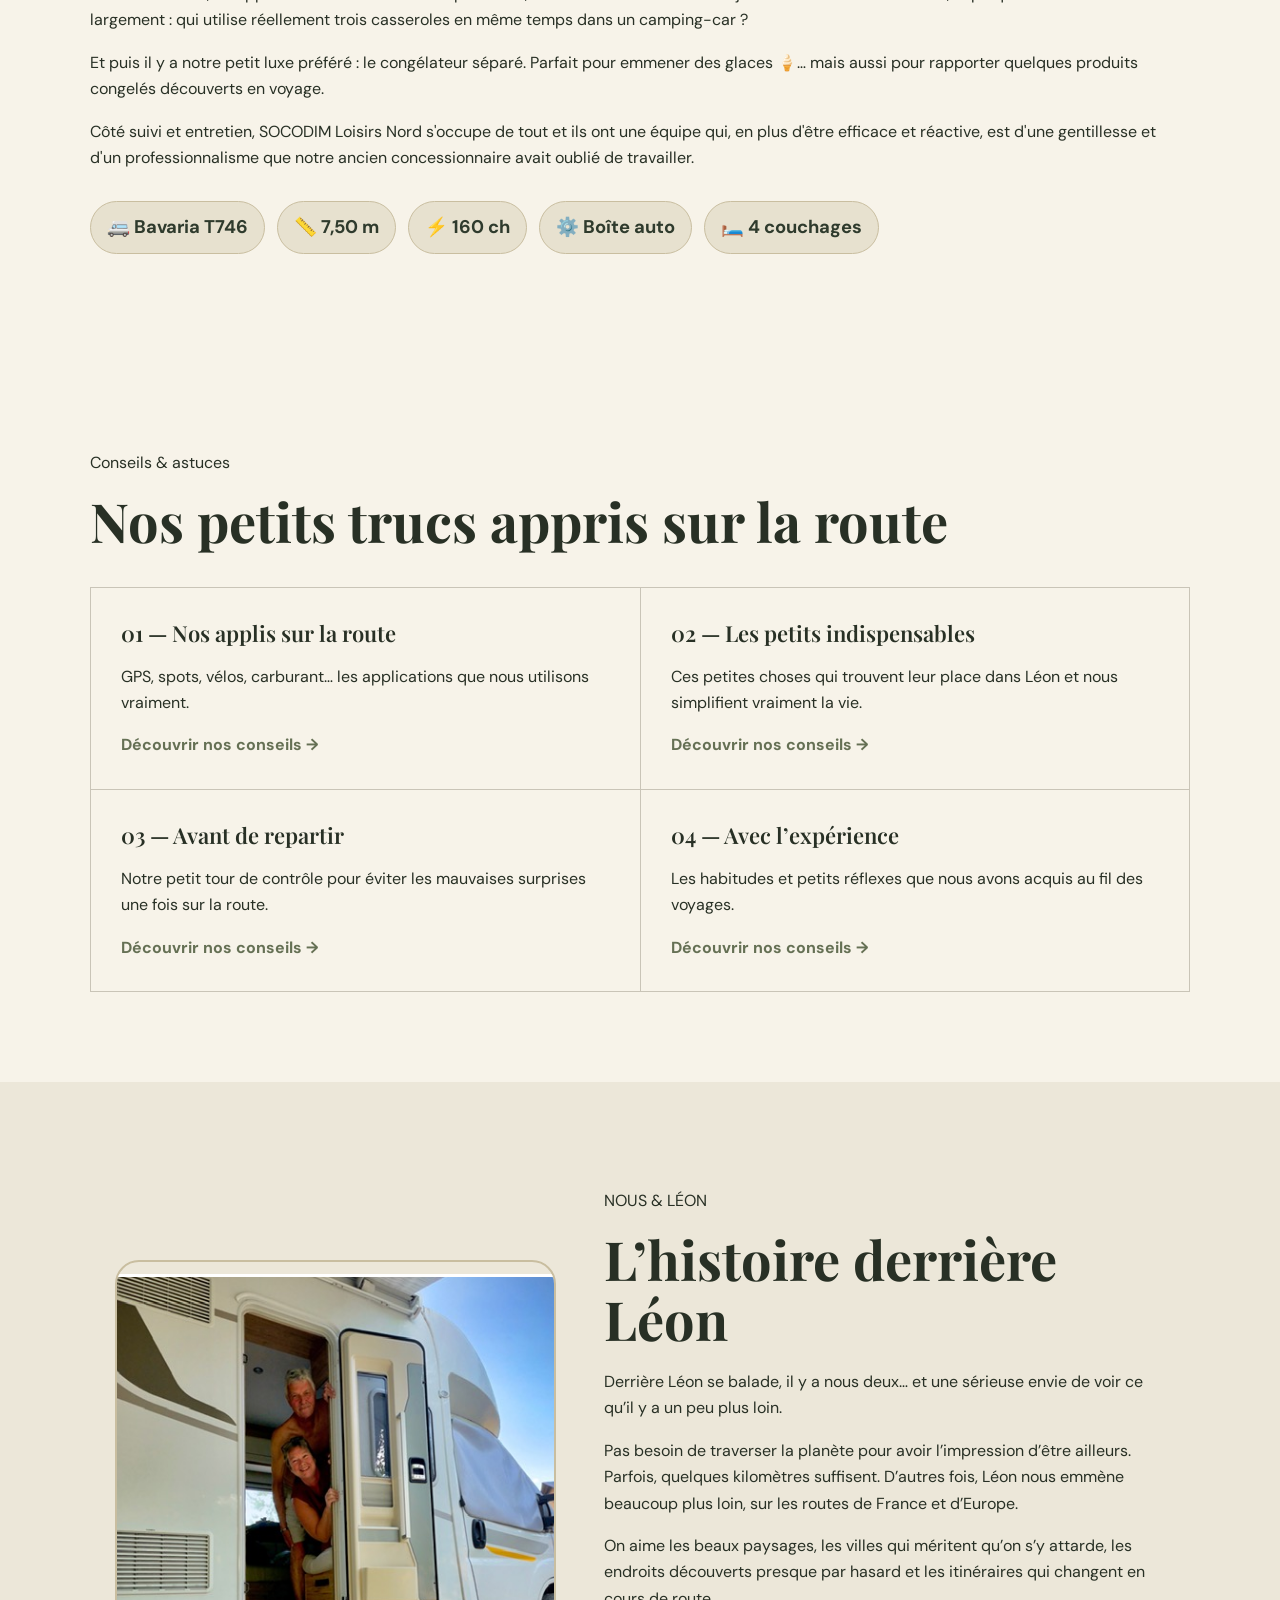
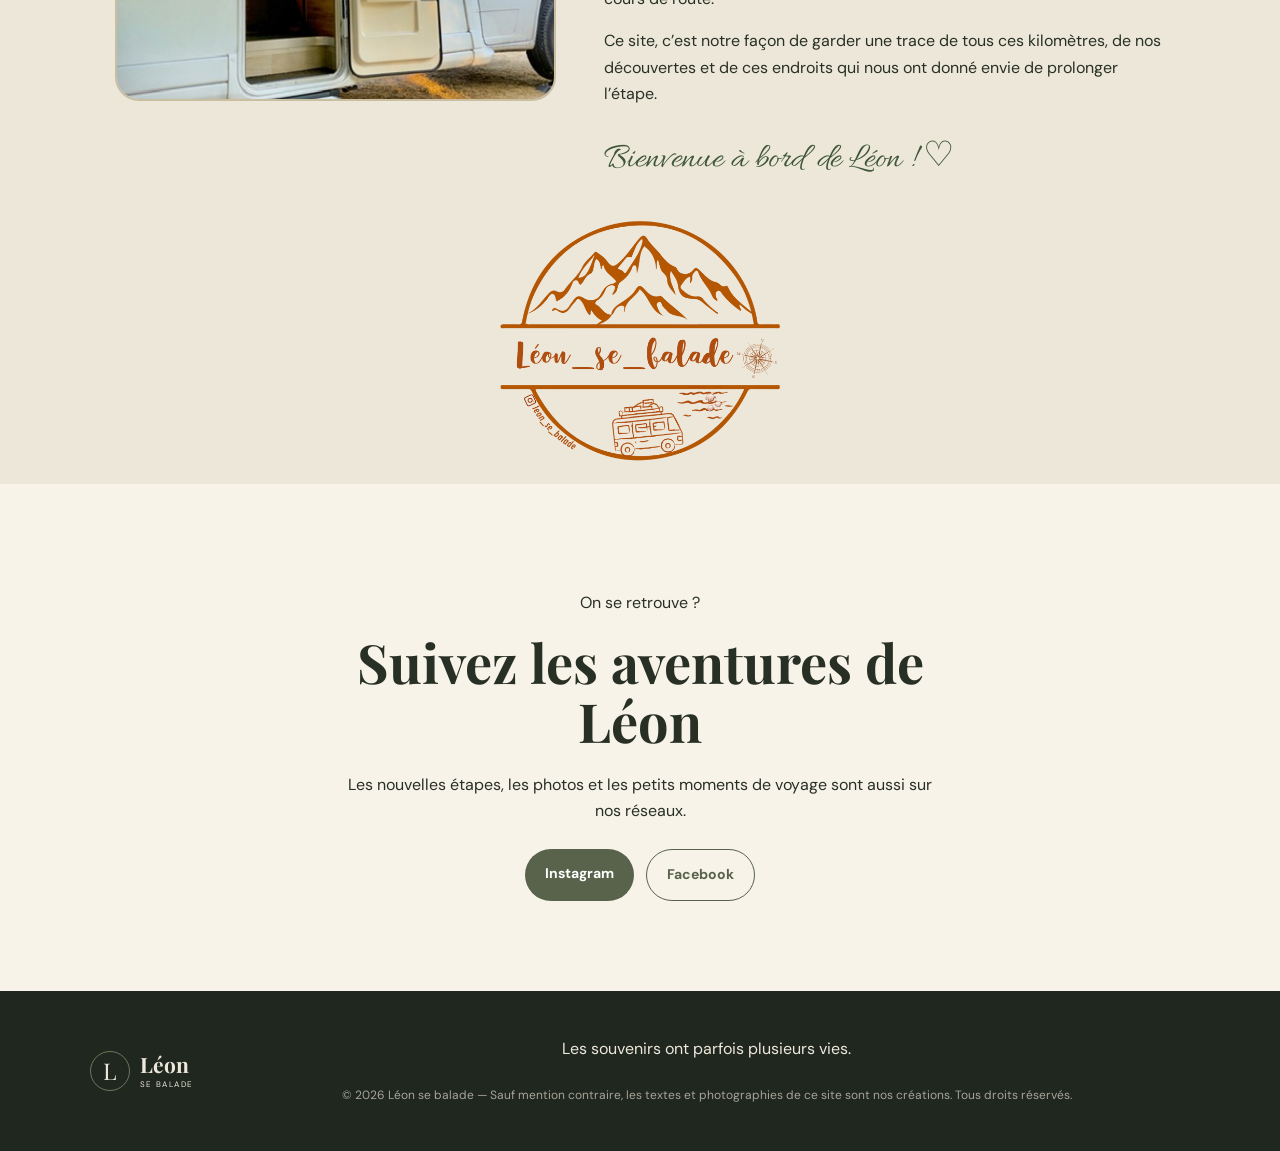
==== commit 2c707e31: "Add section for Léon's coloring adventures Added a new section promoting Léon's coloring adventures " ====
--- a/index.html
+++ b/index.html
@@ -142,6 +142,21 @@
       </div>
     </section>
 
+    <section id="livres" class="section">
+  <div class="container" style="text-align:center; padding:30px 20px;">
+    <h2>📚 Léon a aussi des aventures à colorier !</h2>
+    <p>
+      Quand Léon ne roule pas sur les routes d'Europe,
+      il fait voyager les enfants à travers ses livres
+      de coloriage et ses petits jeux.
+      De quoi partir à l'aventure sans quitter la maison !
+    </p>
+    <a href="livres-coloriage.html">
+      Découvrir les livres de Léon
+    </a>
+  </div>
+</section>
+
     <section id="carnets" class="section">
       <div class="split">
         <div>
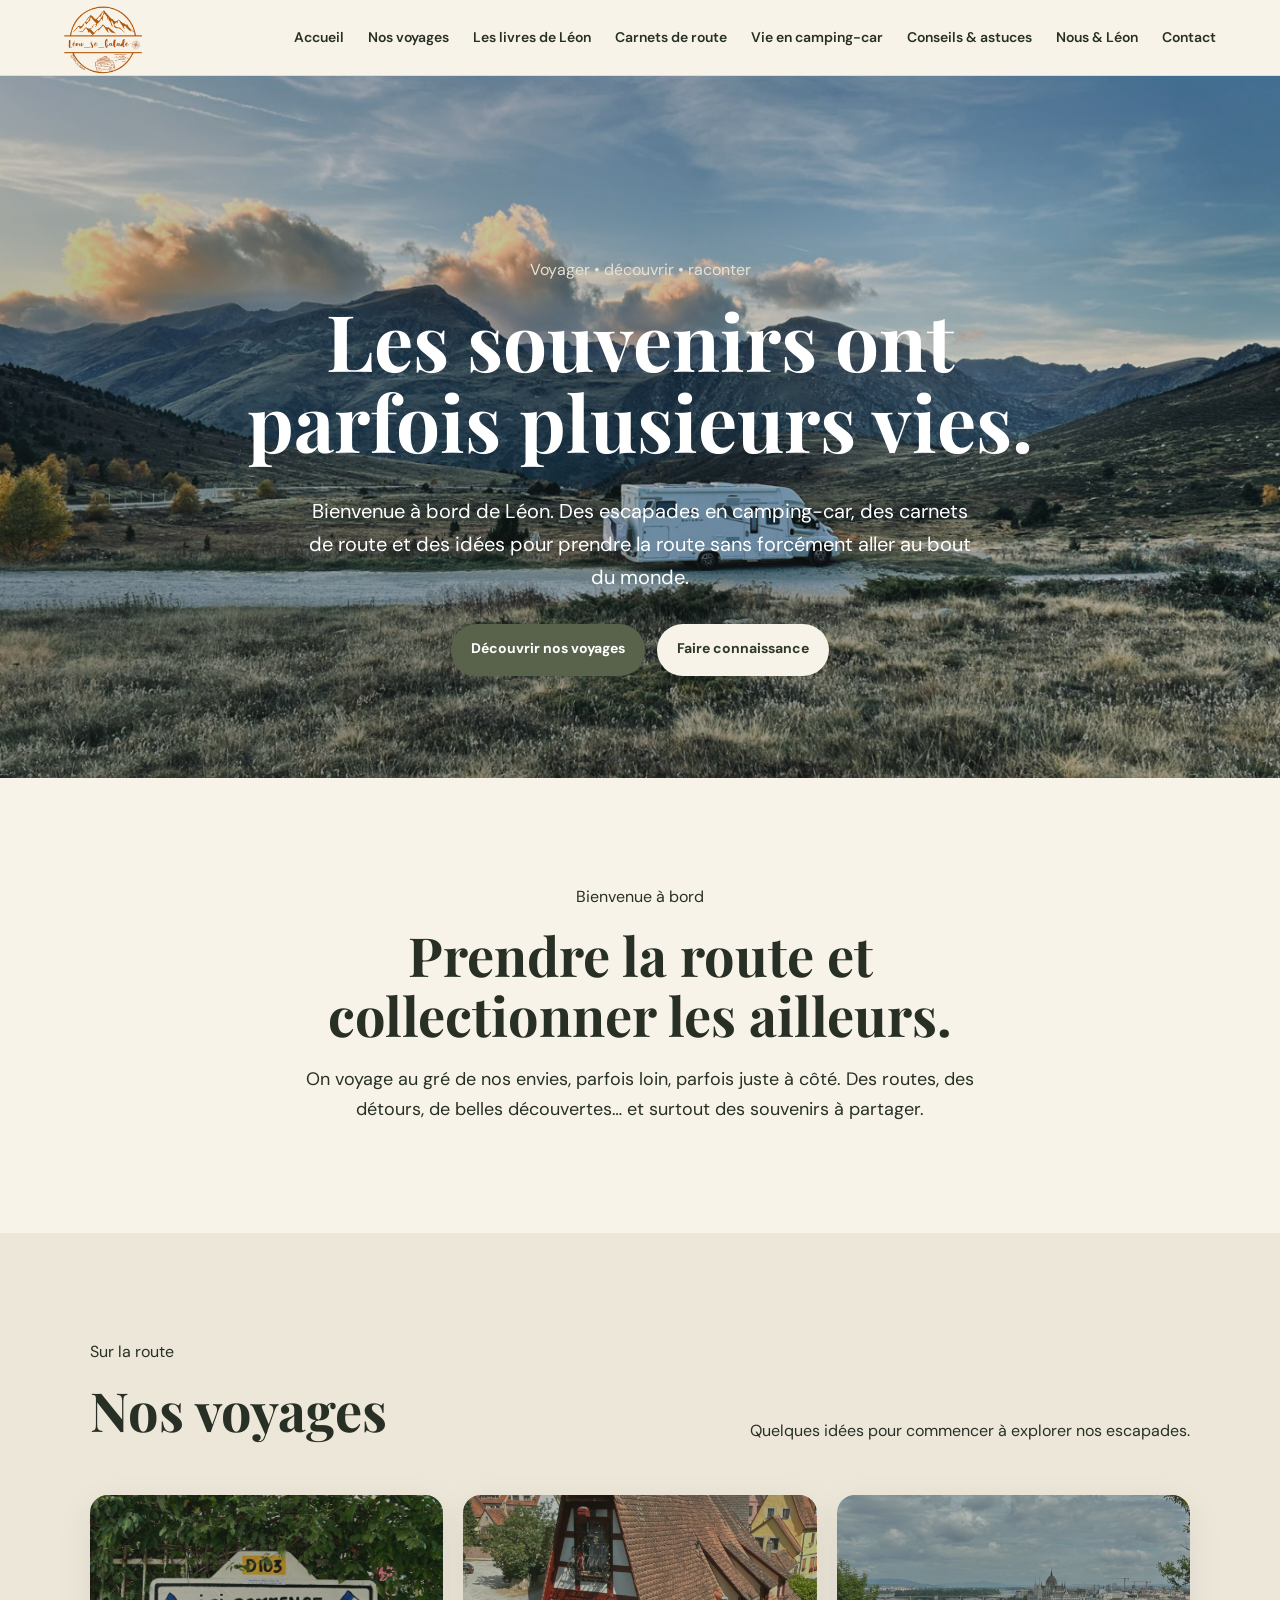
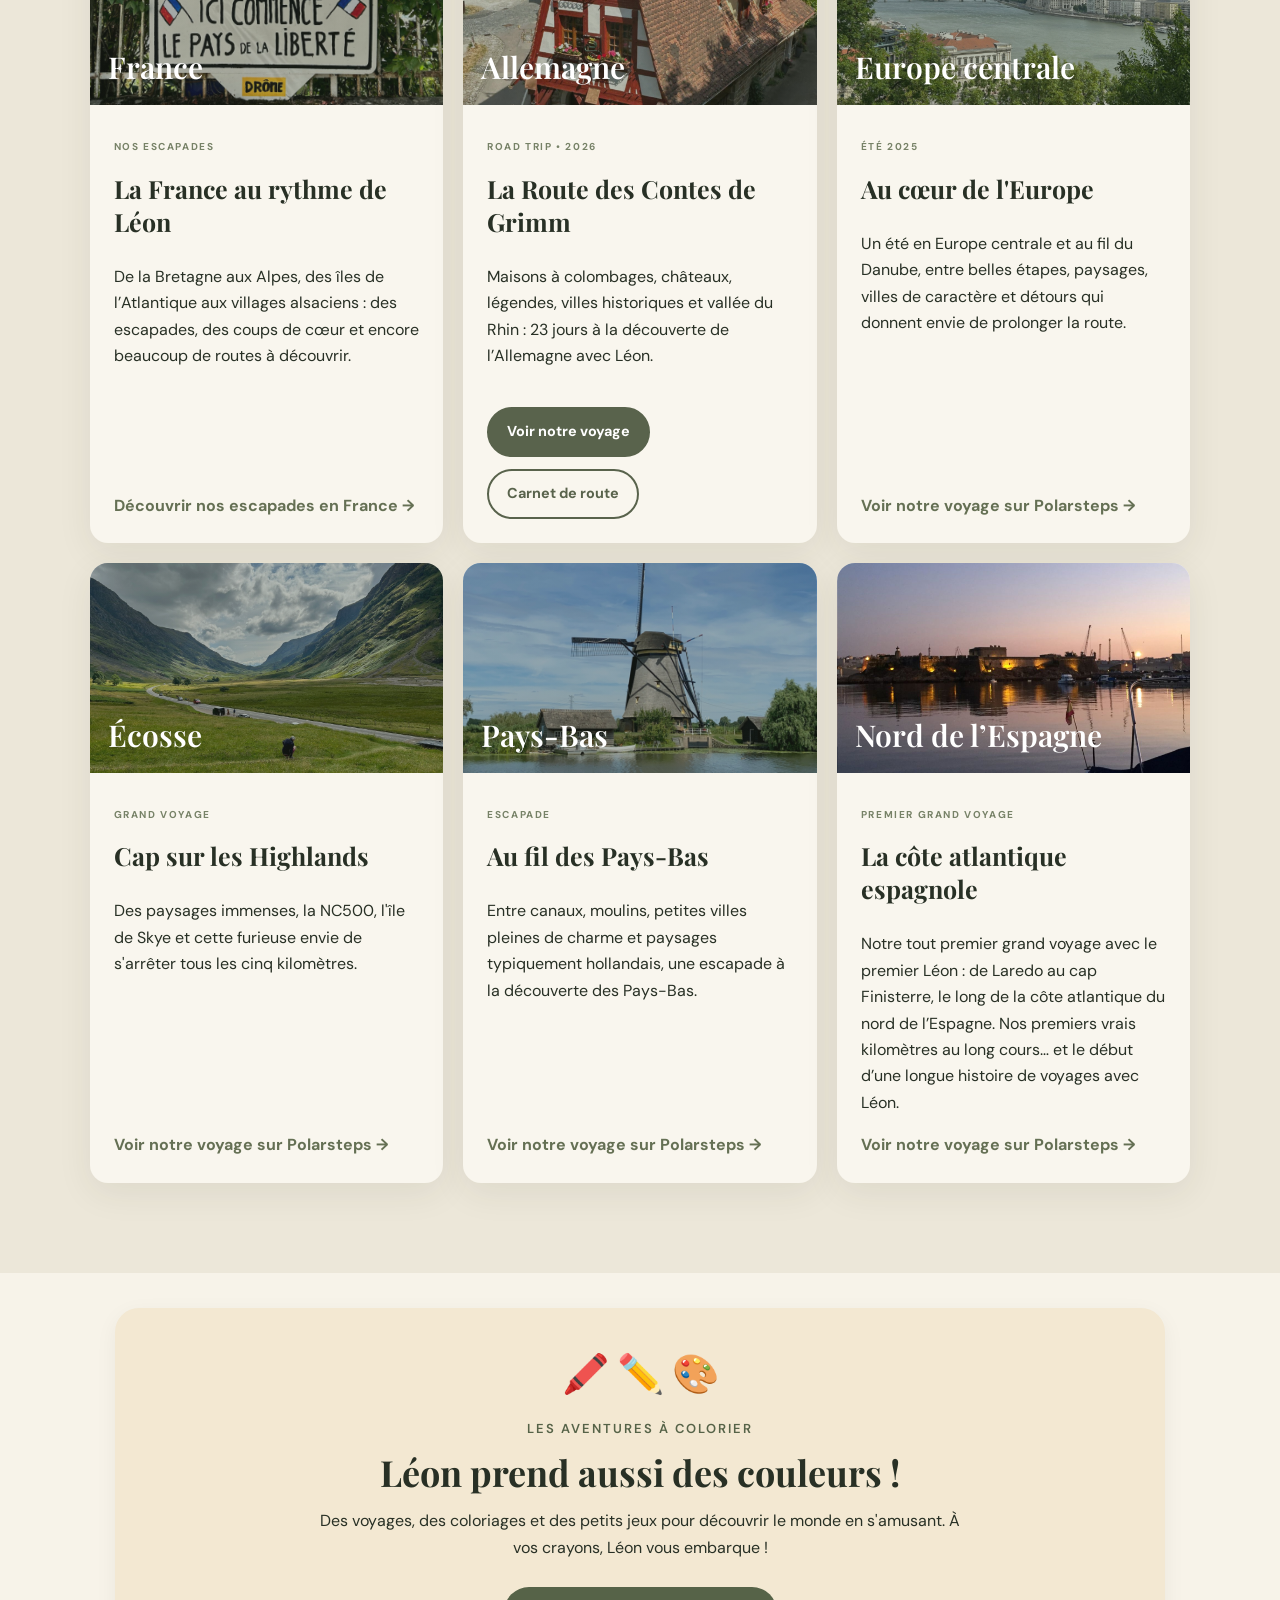
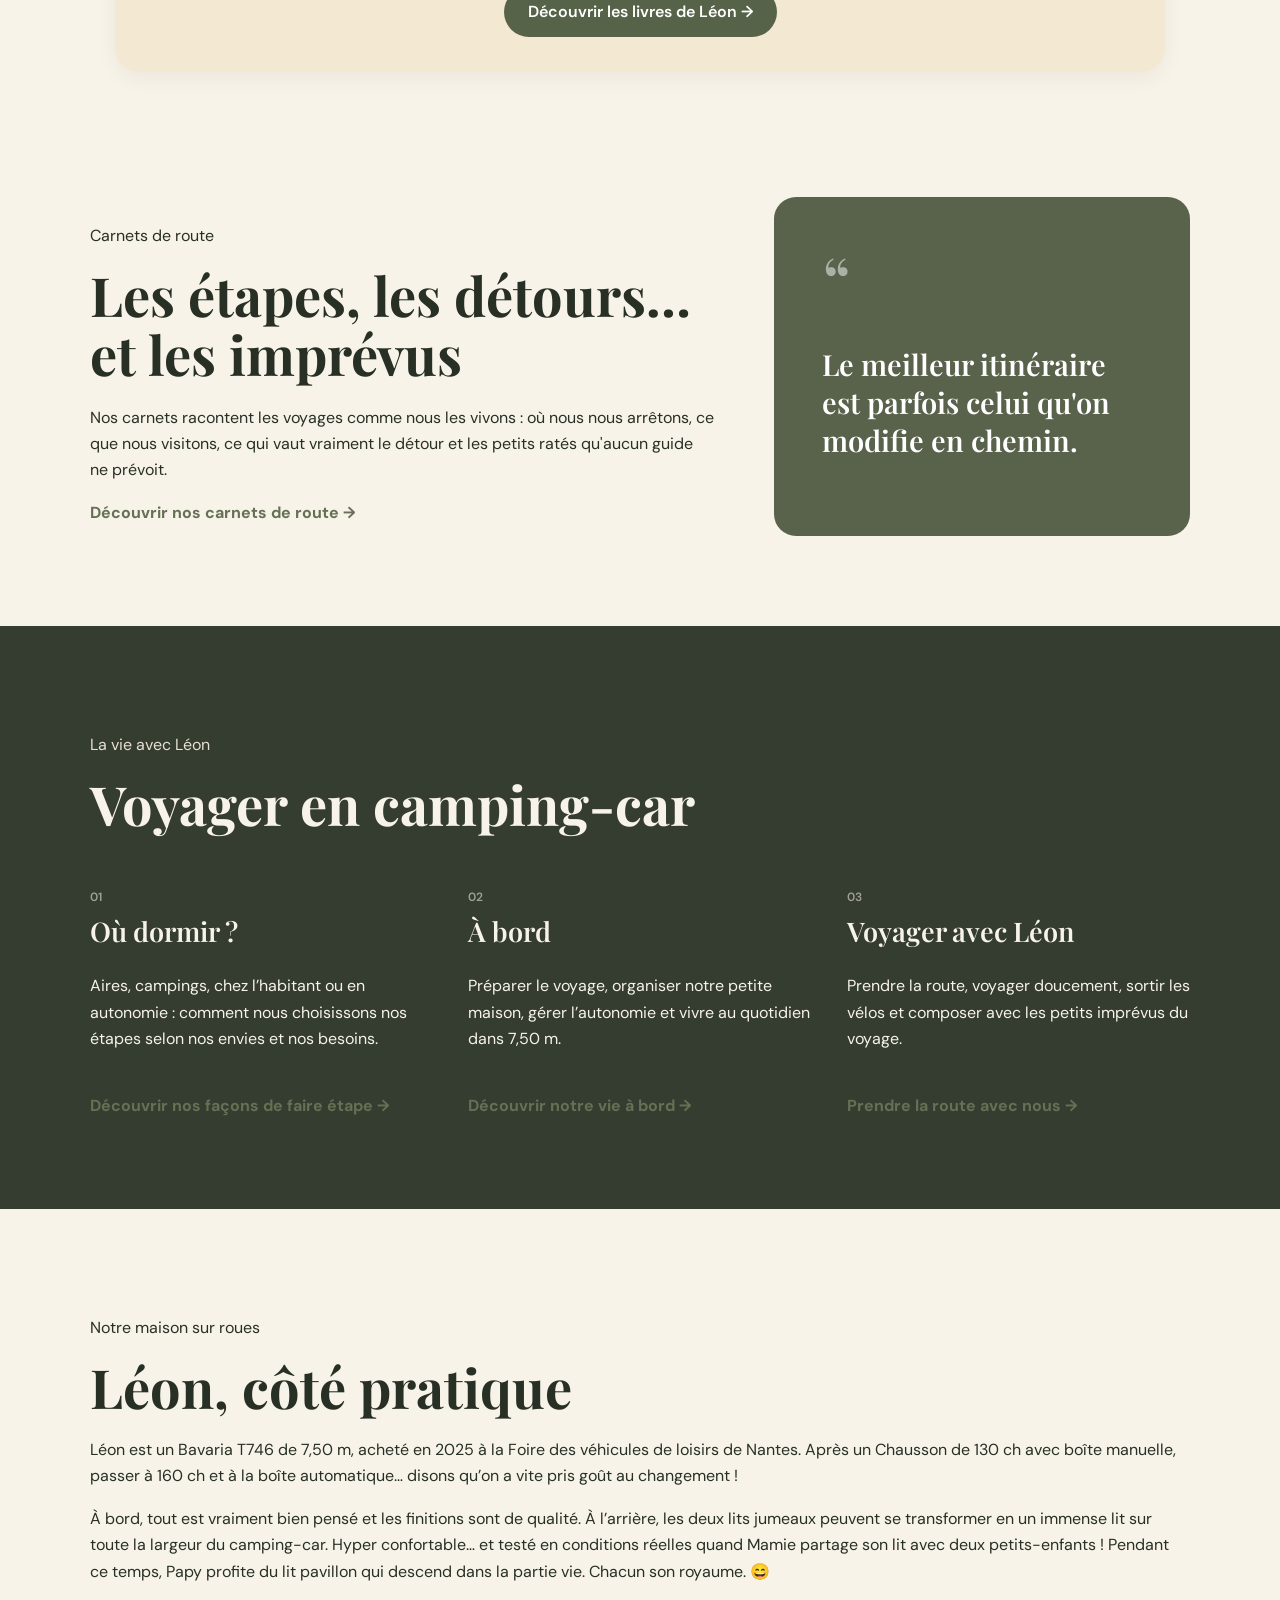
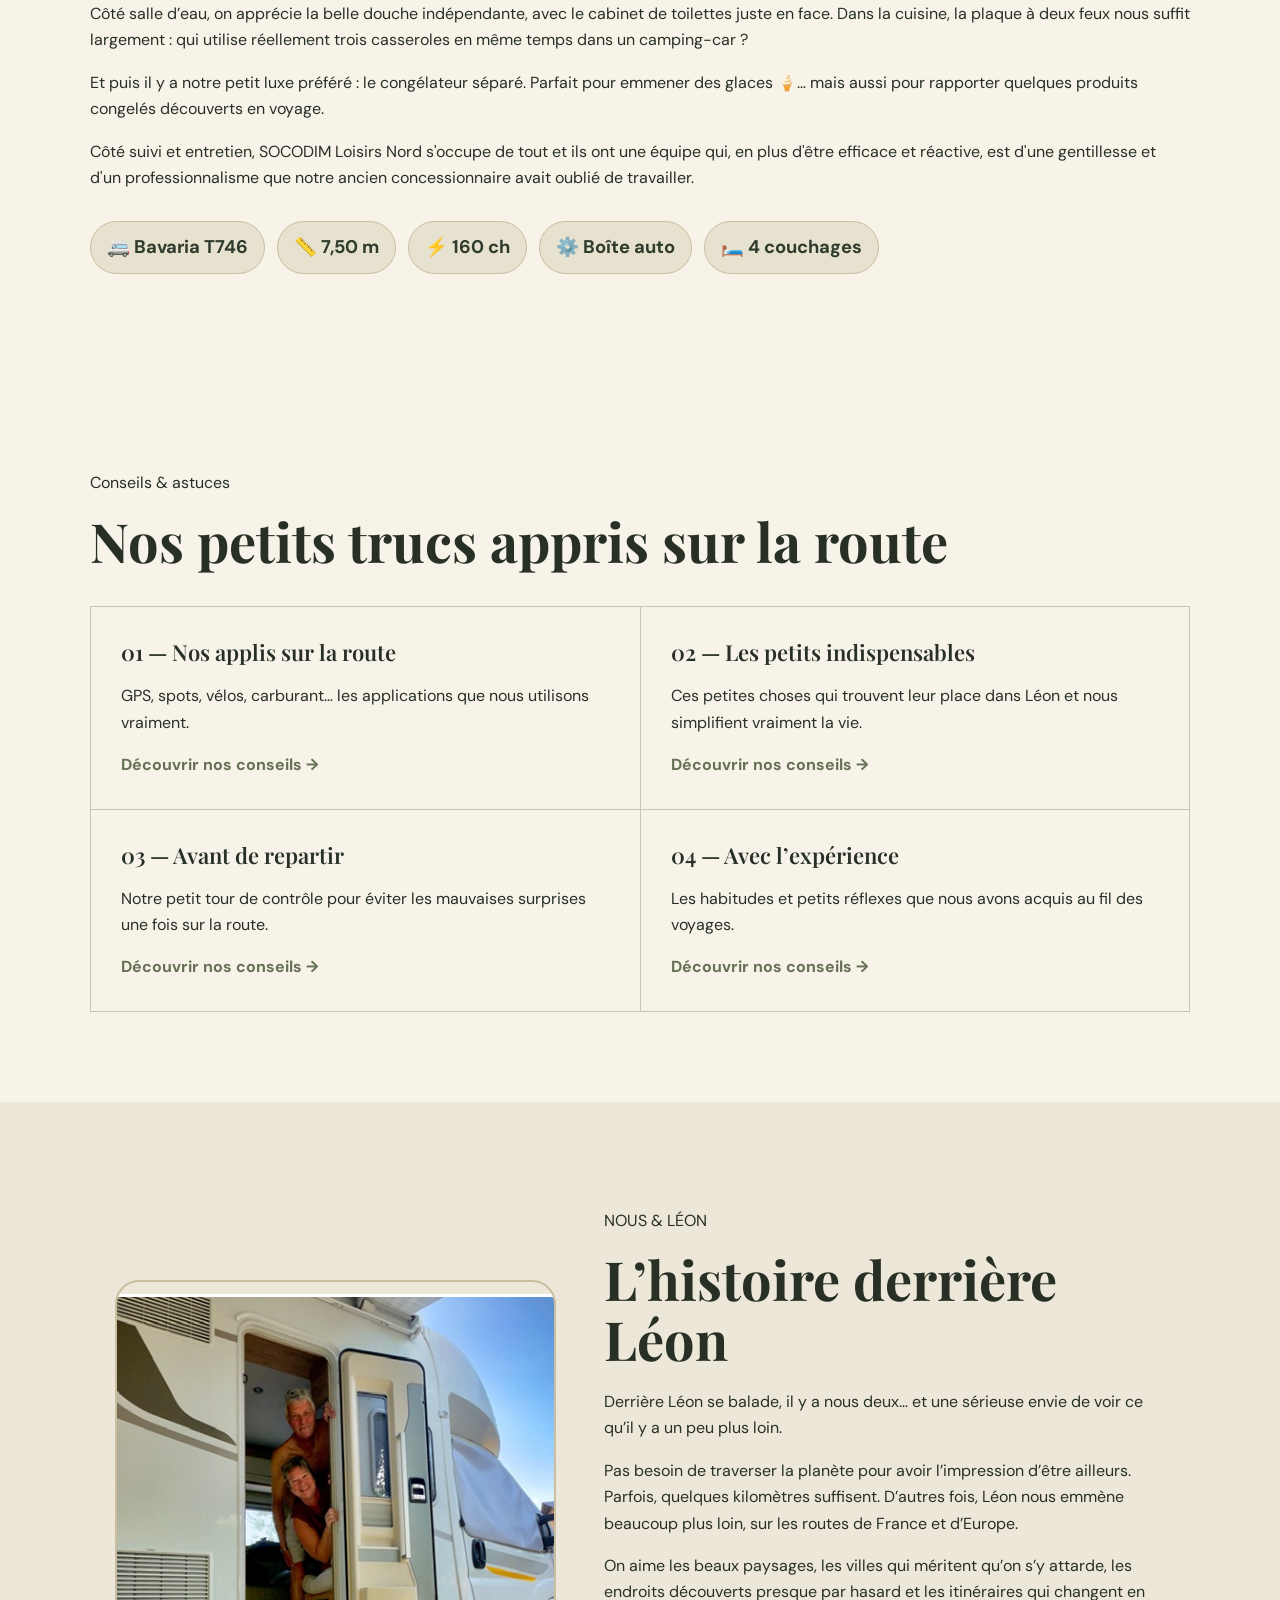
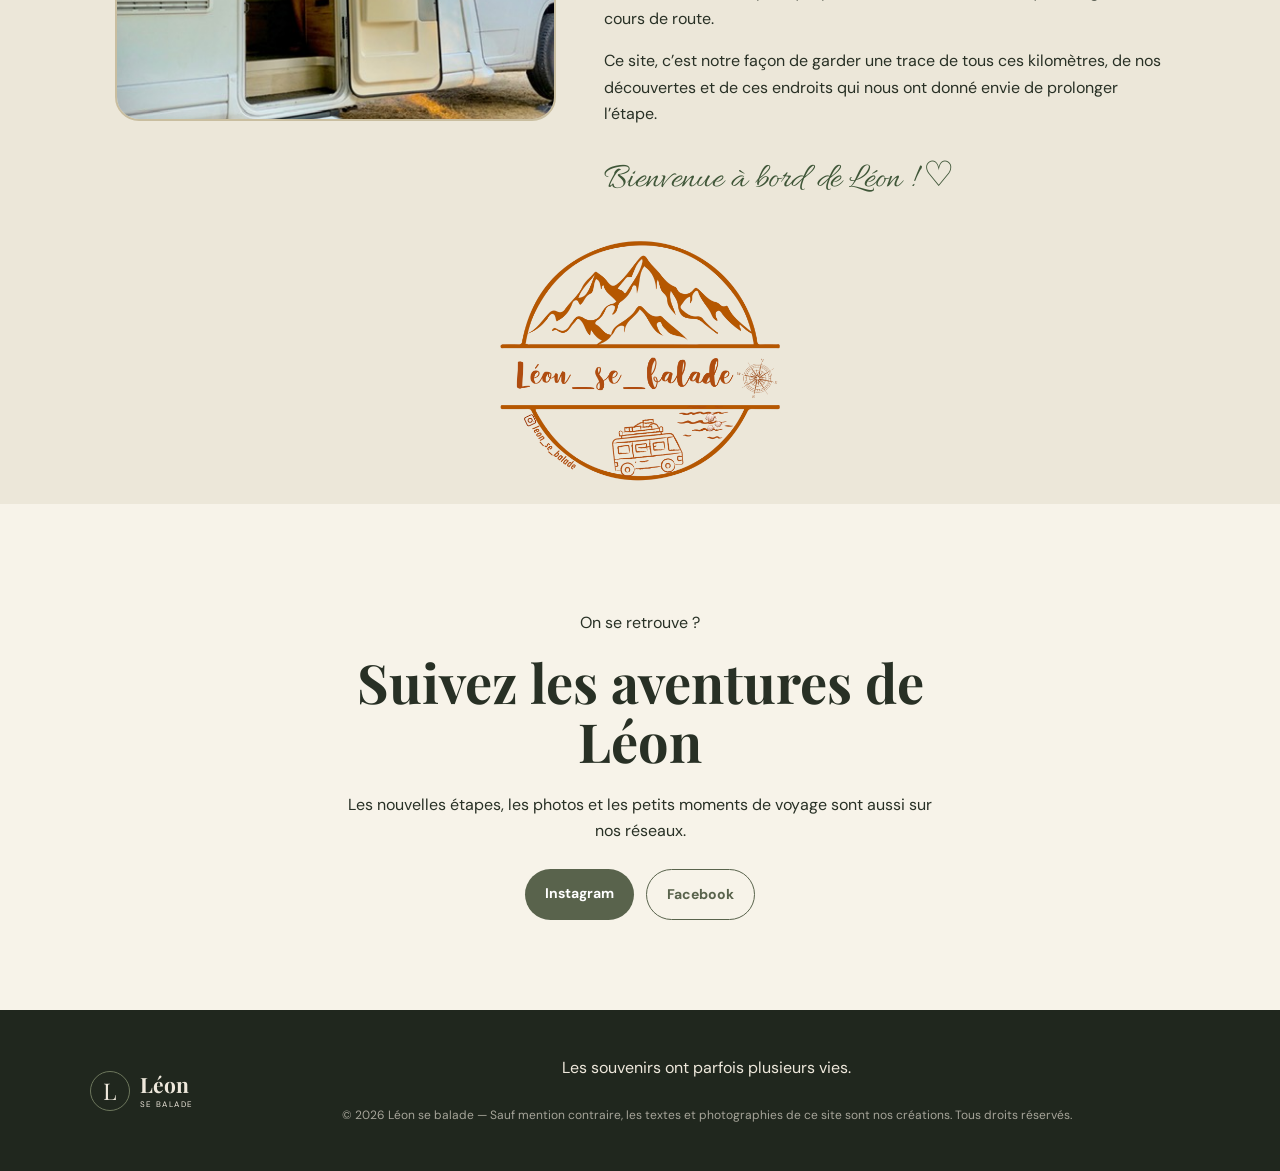
==== commit 3db6ba6e: "Update index.html" ====
--- a/index.html
+++ b/index.html
@@ -142,20 +142,44 @@
       </div>
     </section>
 
-    <section id="livres" class="section">
-  <div class="container" style="text-align:center; padding:30px 20px;">
-    <h2>📚 Léon a aussi des aventures à colorier !</h2>
-    <p>
-      Quand Léon ne roule pas sur les routes d'Europe,
-      il fait voyager les enfants à travers ses livres
-      de coloriage et ses petits jeux.
-      De quoi partir à l'aventure sans quitter la maison !
+   
+<section id="livres" class="section" style="padding:35px 20px;">
+  <div style="max-width:1050px; margin:auto; background:#f3e8d2;
+              border-radius:24px; padding:35px 25px;
+              text-align:center; box-shadow:0 6px 22px #0000000d;">
+
+    <div style="font-size:38px; margin-bottom:8px;">
+      🖍️ ✏️ 🎨
+    </div>
+
+    <p style="color:#566348; font-size:13px;
+              letter-spacing:2px; font-weight:600;">
+      LES AVENTURES À COLORIER
     </p>
-    <a href="livres-coloriage.html">
-      Découvrir les livres de Léon
+
+    <h2 style="font-size:clamp(25px,3vw,36px);
+               margin:12px 0 15px;">
+      Léon prend aussi des couleurs !
+    </h2>
+
+    <p style="max-width:650px; margin:0 auto 25px;
+              line-height:1.7;">
+      Des voyages, des coloriages et des petits jeux
+      pour découvrir le monde en s'amusant.
+      À vos crayons, Léon vous embarque !
+    </p>
+
+    <a href="livres-coloriage.html"
+       style="display:inline-block; background:#566348;
+              color:white; padding:12px 24px;
+              border-radius:30px; text-decoration:none;
+              font-weight:600;">
+      Découvrir les livres de Léon →
     </a>
+
   </div>
 </section>
+
 
     <section id="carnets" class="section">
       <div class="split">
